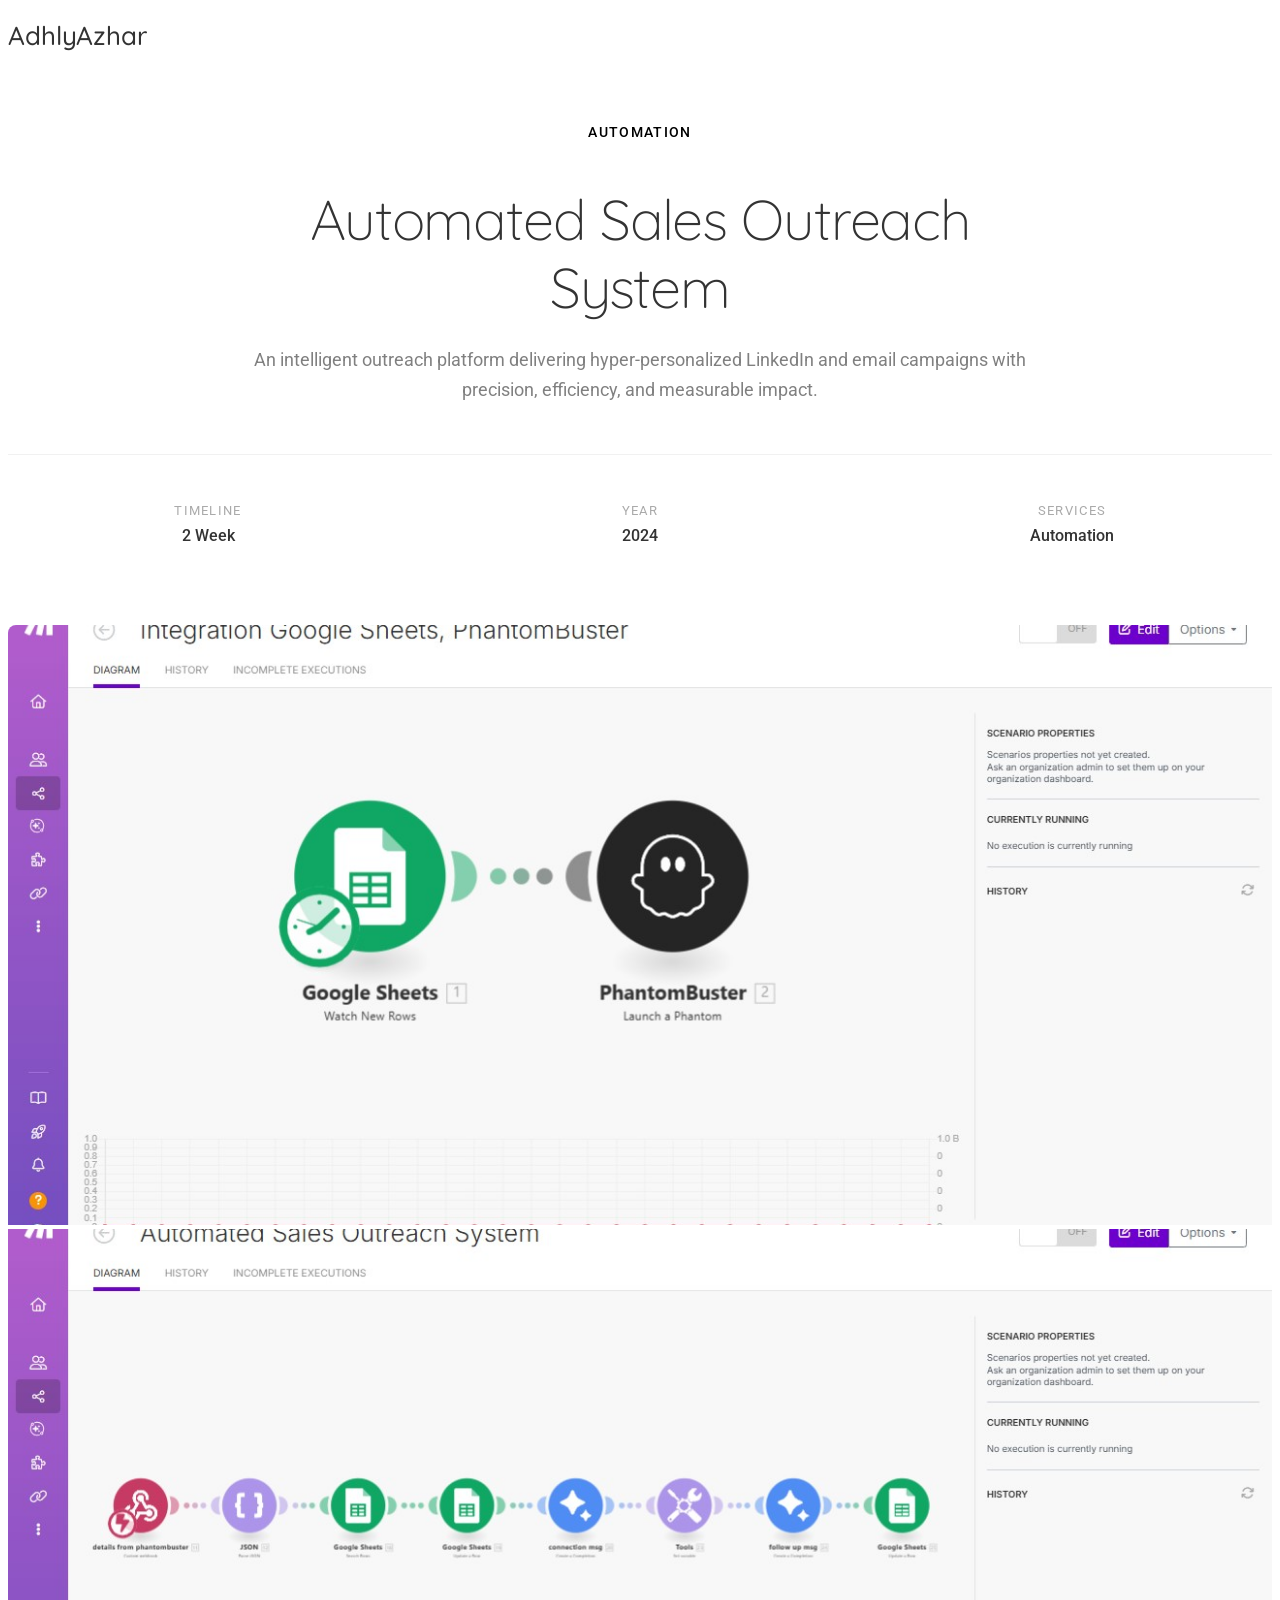
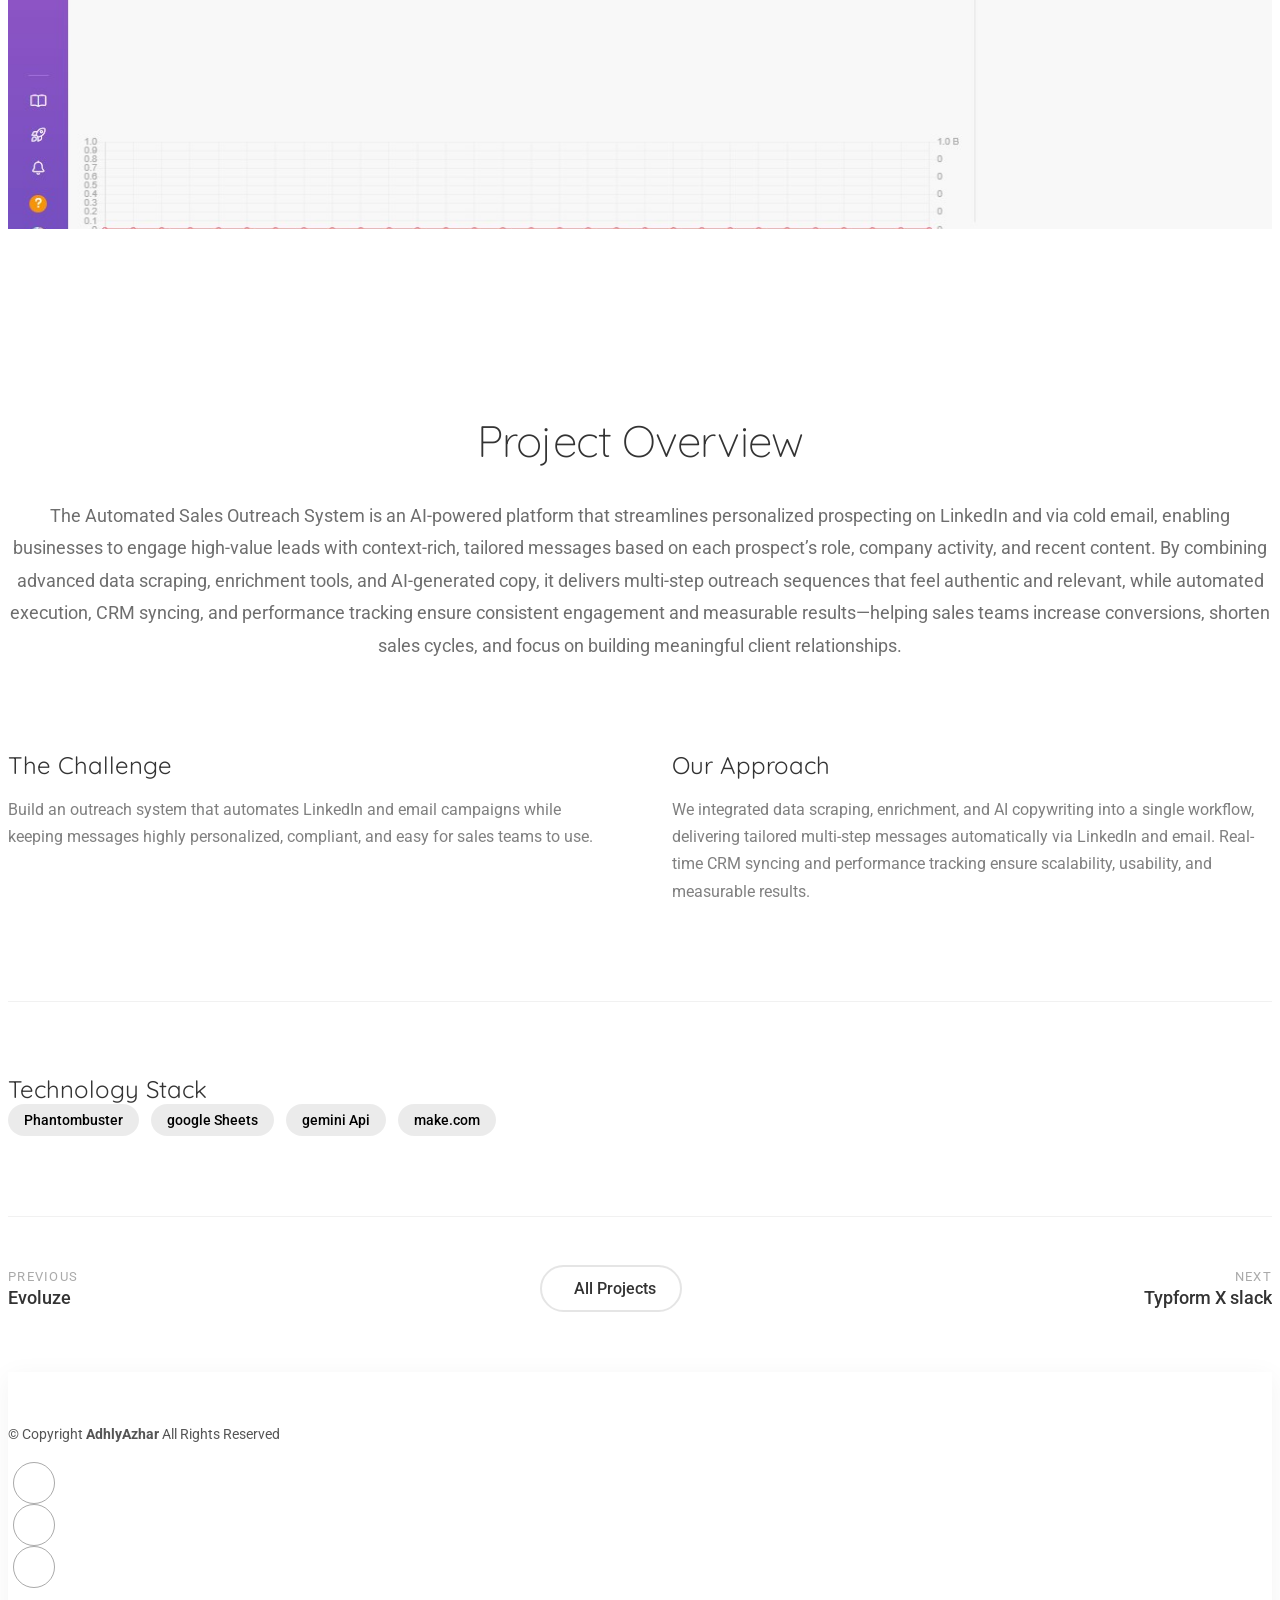
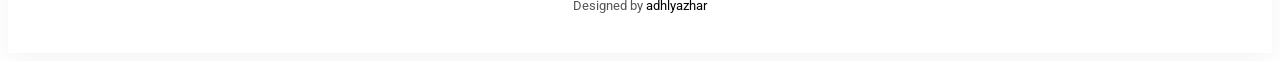
==== Automated-Sales-Outreach-System.html @ bb3eb9dc "Initial commit" ====
<!DOCTYPE html>
<html lang="en">

<head>
  <meta charset="utf-8">
  <meta content="width=device-width, initial-scale=1.0" name="viewport">
  <title>Automated Sales Outreach System</title>
  <meta name="description" content="">
  <meta name="keywords" content="">

  <link href="assets/img/code-slash.svg" rel="icon">
  <link href="assets/img/code-slash.svg" rel="apple-touch-icon">
  <!-- Fonts -->
  <link href="https://fonts.googleapis.com" rel="preconnect">
  <link href="https://fonts.gstatic.com" rel="preconnect" crossorigin>
  <link
    href="https://fonts.googleapis.com/css2?family=Roboto:ital,wght@0,100;0,300;0,400;0,500;0,700;0,900;1,100;1,300;1,400;1,500;1,700;1,900&family=Raleway:ital,wght@0,100;0,200;0,300;0,400;0,500;0,600;0,700;0,800;0,900;1,100;1,200;1,300;1,400;1,500;1,600;1,700;1,800;1,900&family=Quicksand:wght@300;400;500;600;700&display=swap"
    rel="stylesheet">

  <!-- Vendor CSS Files -->
  <link href="assets/vendor/bootstrap/css/bootstrap.min.css" rel="stylesheet">
  <link href="assets/vendor/bootstrap-icons/bootstrap-icons.css" rel="stylesheet">
  <link href="assets/vendor/aos/aos.css" rel="stylesheet">
  <link href="assets/vendor/glightbox/css/glightbox.min.css" rel="stylesheet">
  <link href="assets/vendor/swiper/swiper-bundle.min.css" rel="stylesheet">

  <!-- Main CSS File -->
  <link href="assets/css/main.css" rel="stylesheet">

</head>

<body class="portfolio-details-page">

  <header id="header" class="header d-flex align-items-center position-relative">
    <div class="container-fluid position-relative d-flex align-items-center justify-content-between">

      <a href="index.html" class="logo d-flex align-items-center">
        <h1 class="sitename">AdhlyAzhar</h1>
      </a>

      <nav id="navmenu" class="navmenu">
        <ul>
          <li><a href="index.html#hero">Home</a></li>
          <li><a href="index.html#about">About</a></li>
          <li><a href="index.html#resume">Resume</a></li>
          <li><a href="index.html#portfolio">Portfolio</a></li>
          <li><a href="index.html#services">Services</a></li>
          <li><a href="index.html#contact">Contact</a></li>
        </ul>
        <i class="mobile-nav-toggle d-xl-none bi bi-list"></i>
      </nav>

    </div>
  </header>

  <main class="main">

    <!-- Page Title -->
    <!-- <div class="page-title">
      <div class="breadcrumbs">
        <nav aria-label="breadcrumb">
          <ol class="breadcrumb">
            <li class="breadcrumb-item"><a href="#"><i class="bi bi-house"></i> Home</a></li>
            <li class="breadcrumb-item"><a href="#">Category</a></li>
            <li class="breadcrumb-item active current">evoluze</li>
          </ol>
        </nav>
      </div> -->

    <!-- <div class="title-wrapper">
        <h1>Portfolio Details</h1>
        <p>Lorem ipsum dolor sit amet, consectetur adipiscing elit. Ut elit tellus, luctus nec ullamcorper mattis,
          pulvinar dapibus leo.</p>
      </div> -->
    <!-- </div>End Page Title -->

    <!-- Portfolio Details Section -->
    <section id="portfolio-details" class="portfolio-details section">

      <div class="container" data-aos="fade-up" data-aos-delay="100">

        <div class="project-hero">
          <div class="hero-content" data-aos="fade-up">
            <div class="project-category">Automation</div>
            <h1 class="project-title">Automated Sales Outreach System</h1>
            <p class="project-subtitle">An intelligent outreach platform delivering hyper-personalized LinkedIn and
              email campaigns with precision, efficiency, and measurable impact.</p>
          </div>

          <div class="project-meta-grid" data-aos="fade-up" data-aos-delay="200">
            <!-- <div class="meta-column">
              <div class="meta-label">Client</div>
              <div class="meta-value">create for my portfolio</div>
            </div> -->
            <div class="meta-column">
              <div class="meta-label">Timeline</div>
              <div class="meta-value">2 Week</div>
            </div>
            <div class="meta-column">
              <div class="meta-label">Year</div>
              <div class="meta-value">2024</div>
            </div>
            <div class="meta-column">
              <div class="meta-label">Services</div>
              <div class="meta-value">Automation</div>
            </div>
          </div>
        </div>

        <div class="visual-showcase" data-aos="zoom-in" data-aos-delay="100">
          <div class="main-visual">
            <div class="portfolio-details-slider swiper init-swiper">
              <script type="application/json" class="swiper-config">
                {
                  "loop": true,
                  "speed": 600,
                  "autoplay": {
                    "delay": 4000
                  },
                  "effect": "creative",
                  "creativeEffect": {
                    "prev": {
                      "shadow": false,
                      "translate": ["-120%", 0, -500]
                    },
                    "next": {
                      "shadow": false,
                      "translate": ["120%", 0, -500]
                    }
                  },
                  "slidesPerView": 1,
                  "navigation": {
                    "nextEl": ".swiper-button-next",
                    "prevEl": ".swiper-button-prev"
                  }
                }
              </script>
              <div class="swiper-wrapper">
                <div class="swiper-slide">
                  <img src="assets/img/portfolio/sales/Screenshot 2025-06-04 071626.jpg" alt="Project showcase"
                    class="img-fluid" loading="lazy">
                </div>
                <div class="swiper-slide">
                  <img src="assets/img/portfolio/sales/Screenshot 2025-08-14 080917.jpg" alt="Project showcase"
                    class="img-fluid" loading="lazy">
                </div>
                <!-- <div class="swiper-slide">
                  <img src="assets/img/portfolio/evoluze/Screenshot 2025-04-03 122736.jpg" alt="Project showcase" class="img-fluid"
                    loading="lazy">
                </div>
                <div class="swiper-slide">
                  <img src="assets/img/portfolio/evoluze/Screenshot 2025-04-03 122818.jpg" alt="Project showcase" class="img-fluid"
                    loading="lazy">
                </div>                 -->
              </div>
              <div class="swiper-button-next"></div>
              <div class="swiper-button-prev"></div>
            </div>
          </div>
        </div>

        <div class="content-section">
          <div class="row">
            <div class="col-lg-8 offset-lg-2">
              <div class="project-overview" data-aos="fade-up">
                <h2>Project Overview</h2>
                <p class="overview-text">The Automated Sales Outreach System is an AI-powered platform that streamlines
                  personalized prospecting on LinkedIn and via cold email, enabling businesses to engage high-value
                  leads with context-rich, tailored messages based on each prospect’s role, company activity, and recent
                  content. By combining advanced data scraping, enrichment tools, and AI-generated copy, it delivers
                  multi-step outreach sequences that feel authentic and relevant, while automated execution, CRM
                  syncing, and performance tracking ensure consistent engagement and measurable results—helping sales
                  teams increase conversions, shorten sales cycles, and focus on building meaningful client
                  relationships.</p>

                <div class="challenge-solution">
                  <div class="challenge-block" data-aos="fade-up" data-aos-delay="100">
                    <h3>The Challenge</h3>
                    <p>Build an outreach system that automates LinkedIn and email campaigns while keeping messages
                      highly personalized, compliant, and easy for sales teams to use.</p>
                  </div>

                  <div class="solution-block" data-aos="fade-up" data-aos-delay="200">
                    <h3>Our Approach</h3>
                    <p>We integrated data scraping, enrichment, and AI copywriting into a single workflow, delivering
                      tailored multi-step messages automatically via LinkedIn and email. Real-time CRM syncing and
                      performance tracking ensure scalability, usability, and measurable results.</p>
                  </div>
                </div>
              </div>
            </div>
          </div>
        </div>

        <!-- <div class="metrics-showcase" data-aos="fade-up" data-aos-delay="100">
          <div class="row align-items-center">
            <div class="col-lg-6">
              <div class="metrics-content">
                <h3>Impact &amp; Results</h3>
                <p>Consectetur adipiscing elit pellentesque habitant morbi tristique senectus et netus et malesuada
                  fames ac turpis egestas sed tempus.</p>
              </div>
            </div>
            <div class="col-lg-6">
              <div class="metrics-grid">
                <div class="metric-item" data-aos="fade-up" data-aos-delay="200">
                  <div class="metric-number">250%</div>
                  <div class="metric-label">Increase in conversions</div>
                </div>
                <div class="metric-item" data-aos="fade-up" data-aos-delay="250">
                  <div class="metric-number">45k</div>
                  <div class="metric-label">Monthly active users</div>
                </div>
                <div class="metric-item" data-aos="fade-up" data-aos-delay="300">
                  <div class="metric-number">4.9</div>
                  <div class="metric-label">User satisfaction score</div>
                </div>
                <div class="metric-item" data-aos="fade-up" data-aos-delay="350">
                  <div class="metric-number">68%</div>
                  <div class="metric-label">Reduced bounce rate</div>
                </div>
              </div>
            </div>
          </div>
        </div> -->

        <div class="technology-stack" data-aos="fade-up" data-aos-delay="100">
          <div class="row">
            <div class="col-lg-3">
              <h3>Technology Stack</h3>
            </div>
            <div class="col-lg-9">
              <div class="tech-categories">
                <div class="tech-category" data-aos="fade-up" data-aos-delay="150">
                  <!-- <div class="category-title">Frontend</div> -->
                  <div class="tech-list">
                    <span class="tech-item">Phantombuster</span>
                    <span class="tech-item">google Sheets</span>
                    <span class="tech-item">gemini Api</span>
                    <span class="tech-item">make.com</span>

                  </div>
                </div>
                <!-- <div class="tech-category" data-aos="fade-up" data-aos-delay="200">
                  <div class="category-title">Backend</div>
                  <div class="tech-list">
                    <span class="tech-item">php</span>
                    <span class="tech-item">mysql</span>
                    <span class="tech-item">JavaScript</span>
                  </div>
                </div> -->
                <!-- <div class="tech-category" data-aos="fade-up" data-aos-delay="250">
                  <div class="category-title">Infrastructure</div>
                  <div class="tech-list">
                    <span class="tech-item">AWS</span>
                    <span class="tech-item">Docker</span>
                    <span class="tech-item">Kubernetes</span>
                  </div>
                </div> -->
              </div>
            </div>
          </div>
        </div>

        <!-- <div class="process-gallery" data-aos="fade-up" data-aos-delay="100">
          <h3>Design Process</h3>
          <div class="gallery-masonry">
            <div class="gallery-item large" data-aos="fade-up" data-aos-delay="150">
              <img src="assets/img/portfolio/portfolio-11.webp" alt="Design process" class="img-fluid glightbox"
                loading="lazy">
              <div class="gallery-caption">User Research &amp; Personas</div>
            </div>
            <div class="gallery-item" data-aos="fade-up" data-aos-delay="200">
              <img src="assets/img/portfolio/portfolio-12.webp" alt="Design process" class="img-fluid glightbox"
                loading="lazy">
              <div class="gallery-caption">Wireframes</div>
            </div>
            <div class="gallery-item" data-aos="fade-up" data-aos-delay="250">
              <img src="assets/img/portfolio/portfolio-3.webp" alt="Design process" class="img-fluid glightbox"
                loading="lazy">
              <div class="gallery-caption">Prototypes</div>
            </div>
            <div class="gallery-item" data-aos="fade-up" data-aos-delay="300">
              <img src="assets/img/portfolio/portfolio-4.webp" alt="Design process" class="img-fluid glightbox"
                loading="lazy">
              <div class="gallery-caption">Final Design</div>
            </div>
          </div>
        </div> -->

        <!-- <div class="key-features-section" data-aos="fade-up" data-aos-delay="100">
          <div class="row">
            <div class="col-lg-4">
              <div class="features-intro">
                <h3>Key Features</h3>
                <p>Kartly software is built to streamline operations, improve efficiency, and enhance user experience.</p>
              </div>
            </div>
            <div class="col-lg-8">
              <div class="features-list">
                <div class="feature-row" data-aos="fade-up" data-aos-delay="150">
                  <div class="feature-icon">
                    <i class="bi bi-search"></i>
                  </div>
                  <div class="feature-content">
                    <h4>Advanced Search Filters</h4>
                    <p>Quickly find products with smart search options and refined filters for precise results.</p>
                  </div>
                </div>
                <div class="feature-row" data-aos="fade-up" data-aos-delay="200">
                  <div class="feature-icon">
                    <i class="bi bi-heart"></i>
                  </div>
                  <div class="feature-content">
                    <h4>Customizable Dashboards</h4>
                    <p>Create dashboards tailored to specific needs and metrics
                    </p>
                  </div>
                </div>
                <div class="feature-row" data-aos="fade-up" data-aos-delay="250">
                  <div class="feature-icon">
                    <i class="bi bi-people"></i>
                  </div>
                  <div class="feature-content">
                    <h4>Security & Permissions</h4>
                    <p>Protect data with secure authentication and user access controls.
                    </p>
                  </div>
                </div>
              </div>
            </div>
          </div>
        </div> -->

        <div class="project-footer" data-aos="fade-up" data-aos-delay="200">
          <div class="footer-navigation">
            <a href="evoluze.html" class="nav-link prev-project">
              <span class="nav-direction">Previous</span>
              <span class="nav-title">Evoluze</span>
            </a>
            <a href="../portfolio/index.html#portfolio" class="nav-link all-projects">
              <i class="bi bi-grid-3x3-gap"></i>
              <span>All Projects</span>
            </a>
            <a href="Typform-slack.html" class="nav-link next-project">
              <span class="nav-direction">Next</span>
              <span class="nav-title">Typform X slack</span>
            </a>
          </div>
        </div>

      </div>

    </section><!-- /Portfolio Details Section -->

  </main>

  <footer id="footer" class="footer">

    <div class="container">
      <div class="copyright text-center ">
        <p>© <span>Copyright</span> <strong class="px-1 sitename">AdhlyAzhar</strong> <span>All Rights Reserved</span>
        </p>
      </div>
      <div class="social-links d-flex justify-content-center">
        <!-- <a href=""><i class="bi bi-twitter-x"></i></a> -->
        <a href="https://www.facebook.com/share/19dGxczndk/"><i class="bi bi-facebook"></i></a>
        <a href="https://www.instagram.com/adhly_18?igsh=MTJzc24yM2NpcnQ4MQ=="><i class="bi bi-instagram"></i></a>
        <a href="https://www.linkedin.com/in/adhly-azhar/"><i class="bi bi-linkedin"></i></a>
      </div>
      <div class="credits">
        Designed by <a href="index.html">adhlyazhar</a>
      </div>
    </div>

  </footer>

  <!-- Scroll Top -->
  <a href="#" id="scroll-top" class="scroll-top d-flex align-items-center justify-content-center"><i
      class="bi bi-arrow-up-short"></i></a>

  <!-- Preloader -->
  <div id="preloader">
    <div></div>
    <div></div>
    <div></div>
    <div></div>
  </div>

  <!-- Vendor JS Files -->
  <script src="assets/vendor/bootstrap/js/bootstrap.bundle.min.js"></script>
  <script src="assets/vendor/php-email-form/validate.js"></script>
  <script src="assets/vendor/aos/aos.js"></script>
  <script src="assets/vendor/typed.js/typed.umd.js"></script>
  <script src="assets/vendor/waypoints/noframework.waypoints.js"></script>
  <script src="assets/vendor/imagesloaded/imagesloaded.pkgd.min.js"></script>
  <script src="assets/vendor/isotope-layout/isotope.pkgd.min.js"></script>
  <script src="assets/vendor/glightbox/js/glightbox.min.js"></script>
  <script src="assets/vendor/swiper/swiper-bundle.min.js"></script>

  <!-- Main JS File -->
  <script src="assets/js/main.js"></script>

</body>

</html>
---- assets/css/main.css ----
/**
* Template Name: MinimalFolio
* Template URL: https://bootstrapmade.com/minimalfolio-bootstrap-portfolio-template/
* Updated: Aug 05 2025 with Bootstrap v5.3.7
* Author: BootstrapMade.com
* License: https://bootstrapmade.com/license/
*/

/*--------------------------------------------------------------
# Font & Color Variables
# Help: https://bootstrapmade.com/color-system/
--------------------------------------------------------------*/
/* Fonts */
:root {
  --default-font: "Roboto",  system-ui, -apple-system, "Segoe UI", Roboto, "Helvetica Neue", Arial, "Noto Sans", "Liberation Sans", sans-serif, "Apple Color Emoji", "Segoe UI Emoji", "Segoe UI Symbol", "Noto Color Emoji";
  --heading-font: "Quicksand",  sans-serif;
  --nav-font: "Raleway",  sans-serif;
}

/* Global Colors - The following color variables are used throughout the website. Updating them here will change the color scheme of the entire website */
:root { 
  --background-color: #ffffff; /* Background color for the entire website, including individual sections */
  --default-color: #555555; /* Default color used for the majority of the text content across the entire website */
  --heading-color: #333333; /* Color for headings, subheadings and title throughout the website */
  --accent-color: #000000; /* Accent color that represents your brand on the website. It's used for buttons, links, and other elements that need to stand out */
  --surface-color: #ffffff; /* The surface color is used as a background of boxed elements within sections, such as cards, icon boxes, or other elements that require a visual separation from the global background. */
  --contrast-color: #ffffff; /* Contrast color for text, ensuring readability against backgrounds of accent, heading, or default colors. */
}

/* Nav Menu Colors - The following color variables are used specifically for the navigation menu. They are separate from the global colors to allow for more customization options */
:root {
  --nav-color: #555555;  /* The default color of the main navmenu links */
  --nav-hover-color: #000000; /* Applied to main navmenu links when they are hovered over or active */
  --nav-mobile-background-color: #fafafa; /* Used as the background color for mobile navigation menu */
  --nav-dropdown-background-color: #ffffff; /* Used as the background color for dropdown items that appear when hovering over primary navigation items */
  --nav-dropdown-color: #8f8f8f; /* Used for navigation links of the dropdown items in the navigation menu. */
  --nav-dropdown-hover-color: #000000; /* Similar to --nav-hover-color, this color is applied to dropdown navigation links when they are hovered over. */
}

/* Color Presets - These classes override global colors when applied to any section or element, providing reuse of the sam color scheme. */

.light-background {
  --background-color: #fafafa;
  --surface-color: #ffffff;
}

.dark-background {
  --background-color: #060606;
  --default-color: #ffffff;
  --heading-color: #ffffff;
  --surface-color: #252525;
  --contrast-color: #ffffff;
}

/* Smooth scroll */
:root {
  scroll-behavior: smooth;
}

/*--------------------------------------------------------------
# General Styling & Shared Classes
--------------------------------------------------------------*/
body {
  color: var(--default-color);
  background-color: var(--background-color);
  font-family: var(--default-font);
}

a {
  color: var(--accent-color);
  text-decoration: none;
  transition: 0.3s;
}

a:hover {
  color: color-mix(in srgb, var(--accent-color), transparent 25%);
  text-decoration: none;
}

h1,
h2,
h3,
h4,
h5,
h6 {
  color: var(--heading-color);
  font-family: var(--heading-font);
}

/* PHP Email Form Messages
------------------------------*/
.php-email-form .error-message {
  display: none;
  background: #df1529;
  color: #ffffff;
  text-align: left;
  padding: 15px;
  margin-bottom: 24px;
  font-weight: 600;
}

.php-email-form .sent-message {
  display: none;
  color: #ffffff;
  background: #059652;
  text-align: center;
  padding: 15px;
  margin-bottom: 24px;
  font-weight: 600;
}

.php-email-form .loading {
  display: none;
  background: var(--surface-color);
  text-align: center;
  padding: 15px;
  margin-bottom: 24px;
}

.php-email-form .loading:before {
  content: "";
  display: inline-block;
  border-radius: 50%;
  width: 24px;
  height: 24px;
  margin: 0 10px -6px 0;
  border: 3px solid var(--accent-color);
  border-top-color: var(--surface-color);
  animation: php-email-form-loading 1s linear infinite;
}

@keyframes php-email-form-loading {
  0% {
    transform: rotate(0deg);
  }

  100% {
    transform: rotate(360deg);
  }
}

/*--------------------------------------------------------------
# Global Header
--------------------------------------------------------------*/
.header {
  --background-color: rgba(255, 255, 255, 0);
  color: var(--default-color);
  background-color: var(--background-color);
  padding: 15px 0;
  transition: all 0.5s;
  z-index: 997;
}

.header .logo {
  line-height: 1;
}

.header .logo img {
  max-height: 32px;
  margin-right: 8px;
}

.header .logo h1 {
  font-size: 26px;
  margin: 0;
  font-weight: 500;
  color: var(--heading-color);
}

/*--------------------------------------------------------------
# Navigation Menu
--------------------------------------------------------------*/
/* Navmenu */
.mobile-nav-toggle {
  background-color: var(--background-color);
  padding: 4px;
  color: var(--nav-color);
  position: fixed;
  top: 20px;
  right: 20px;
  font-size: 32px;
  line-height: 0;
  cursor: pointer;
  display: block !important;
  z-index: 998;
  transition: 0.3s;
}

.mobile-nav-toggle:hover {
  color: var(--nav-hover-color);
}

.navmenu {
  position: fixed;
  top: 0;
  bottom: 0;
  right: -300px;
  z-index: 997;
  transition: 0.3s;
  width: 300px;
  overflow: hidden;
}

.navmenu ul {
  display: block;
  list-style: none;
  padding: 10px 0;
  margin: 0;
  overflow-y: auto;
  transition: 0.3s;
  z-index: 998;
}

.navmenu a,
.navmenu a:focus {
  color: var(--nav-dropdown-color);
  padding: 10px 20px;
  font-family: var(--nav-font);
  font-size: 15px;
  font-weight: 400;
  display: flex;
  align-items: center;
  justify-content: space-between;
  white-space: nowrap;
  transition: 0.3s;
}

.navmenu a i,
.navmenu a:focus i {
  font-size: 12px;
  line-height: 0;
  margin-left: 5px;
  width: 30px;
  height: 30px;
  display: flex;
  align-items: center;
  justify-content: center;
  border-radius: 50%;
  transition: 0.3s;
  background-color: color-mix(in srgb, var(--accent-color), transparent 90%);
}

.navmenu a i:hover,
.navmenu a:focus i:hover {
  background-color: var(--accent-color);
  color: var(--contrast-color);
}

.navmenu a:hover,
.navmenu .active,
.navmenu .active:focus {
  color: var(--nav-dropdown-hover-color);
}

.navmenu .active i,
.navmenu .active:focus i {
  background-color: var(--accent-color);
  color: var(--contrast-color);
  transform: rotate(180deg);
}

.navmenu .dropdown ul {
  position: static;
  display: none;
  z-index: 99;
  padding: 10px 0;
  margin: 10px 20px;
  box-shadow: none;
  transition: all 0.5s ease-in-out;
}

.navmenu .dropdown>.dropdown-active {
  display: block;
  background-color: var(--nav-dropdown-background-color);
  border: 1px solid color-mix(in srgb, var(--nav-dropdown-color), transparent 90%);
}

.mobile-nav-active {
  overflow: hidden;
}

.mobile-nav-active .mobile-nav-toggle {
  right: 310px;
  font-size: 36px;
}

.mobile-nav-active .navmenu {
  position: fixed;
  overflow: hidden;
  top: 0;
  bottom: 0;
  right: 0;
  background-color: var(--nav-mobile-background-color);
  transition: 0.3s;
}

/*--------------------------------------------------------------
# Global Footer
--------------------------------------------------------------*/
.footer {
  color: var(--default-color);
  background-color: var(--background-color);
  font-size: 14px;
  padding: 40px 0;
  position: relative;
  box-shadow: 0 5px 25px rgba(0, 0, 0, 0.05);
}

.footer .copyright p {
  margin-bottom: 0;
}

.footer .social-links {
  margin-top: 20px;
}

.footer .social-links a {
  display: flex;
  align-items: center;
  justify-content: center;
  width: 40px;
  height: 40px;
  border-radius: 50%;
  border: 1px solid color-mix(in srgb, var(--default-color), transparent 50%);
  font-size: 16px;
  color: color-mix(in srgb, var(--default-color), transparent 50%);
  margin: 0 5px;
  transition: 0.3s;
}

.footer .social-links a:hover {
  color: var(--accent-color);
  border-color: var(--accent-color);
}

.footer .credits {
  margin-top: 10px;
  font-size: 13px;
  text-align: center;
}

/*--------------------------------------------------------------
# Preloader
--------------------------------------------------------------*/
#preloader {
  position: fixed;
  inset: 0;
  z-index: 9999;
  overflow: hidden;
  background-color: var(--background-color);
  transition: all 0.6s ease-out;
  width: 100%;
  height: 100vh;
  display: flex;
  align-items: center;
  justify-content: center;
}

#preloader div {
  width: 13px;
  height: 13px;
  background-color: var(--accent-color);
  border-radius: 50%;
  animation-timing-function: cubic-bezier(0, 1, 1, 0);
  position: absolute;
  left: 50%;
}

#preloader div:nth-child(1) {
  left: calc(50% + 8px);
  animation: animate-preloader-1 0.6s infinite;
}

#preloader div:nth-child(2) {
  left: calc(50% + 8px);
  animation: animate-preloader-2 0.6s infinite;
}

#preloader div:nth-child(3) {
  left: calc(50% + 32px);
  animation: animate-preloader-2 0.6s infinite;
}

#preloader div:nth-child(4) {
  left: calc(50% + 56px);
  animation: animate-preloader-3 0.6s infinite;
}

@keyframes animate-preloader-1 {
  0% {
    transform: scale(0);
  }

  100% {
    transform: scale(1);
  }
}

@keyframes animate-preloader-3 {
  0% {
    transform: scale(1);
  }

  100% {
    transform: scale(0);
  }
}

@keyframes animate-preloader-2 {
  0% {
    transform: translate(0, 0);
  }

  100% {
    transform: translate(24px, 0);
  }
}

/*--------------------------------------------------------------
# Scroll Top Button
--------------------------------------------------------------*/
.scroll-top {
  position: fixed;
  visibility: hidden;
  opacity: 0;
  right: 15px;
  bottom: 15px;
  z-index: 99999;
  background-color: var(--accent-color);
  width: 40px;
  height: 40px;
  border-radius: 4px;
  transition: all 0.4s;
}

.scroll-top i {
  font-size: 24px;
  color: var(--contrast-color);
  line-height: 0;
}

.scroll-top:hover {
  background-color: color-mix(in srgb, var(--accent-color), transparent 20%);
  color: var(--contrast-color);
}

.scroll-top.active {
  visibility: visible;
  opacity: 1;
}

/*--------------------------------------------------------------
# Disable aos animation delay on mobile devices
--------------------------------------------------------------*/
@media screen and (max-width: 768px) {
  [data-aos-delay] {
    transition-delay: 0 !important;
  }
}

/*--------------------------------------------------------------
# Global Page Titles & Breadcrumbs
--------------------------------------------------------------*/
.page-title {
  text-align: center;
  padding: 20px 0;
}

.page-title .breadcrumbs {
  margin-bottom: 1.5rem;
}

.page-title .breadcrumbs .breadcrumb {
  justify-content: center;
  margin: 0;
  padding: 0;
  background: none;
}

.page-title .breadcrumbs .breadcrumb .breadcrumb-item {
  font-size: 0.9rem;
  color: color-mix(in srgb, var(--default-color), transparent 30%);
}

.page-title .breadcrumbs .breadcrumb .breadcrumb-item.active {
  color: var(--accent-color);
}

.page-title .breadcrumbs .breadcrumb .breadcrumb-item a {
  color: inherit;
  text-decoration: none;
  transition: color 0.3s ease;
  font-weight: 300;
}

.page-title .breadcrumbs .breadcrumb .breadcrumb-item a:hover {
  color: var(--accent-color);
}

.page-title .breadcrumbs .breadcrumb .breadcrumb-item a i {
  font-size: 0.9rem;
  margin-right: 0.2rem;
}

.page-title .breadcrumbs .breadcrumb .breadcrumb-item+.breadcrumb-item::before {
  color: color-mix(in srgb, var(--default-color), transparent 50%);
}

.page-title .title-wrapper {
  max-width: 800px;
  margin: 0 auto;
  padding: 1rem 0;
}

.page-title .title-wrapper h1 {
  font-size: 2.5rem;
  margin-bottom: 1rem;
  font-weight: 400;
  color: var(--heading-color);
}

.page-title .title-wrapper p {
  font-size: 1.1rem;
  color: color-mix(in srgb, var(--default-color), transparent 20%);
  margin: 0;
  line-height: 1.6;
}

@media (max-width: 768px) {
  .page-title .title-wrapper h1 {
    font-size: 2rem;
  }

  .page-title .title-wrapper p {
    font-size: 1rem;
  }
}

@media (max-width: 576px) {
  .page-title .title-wrapper h1 {
    font-size: 1.75rem;
  }
}

/*--------------------------------------------------------------
# Global Sections
--------------------------------------------------------------*/
section,
.section {
  color: var(--default-color);
  background-color: var(--background-color);
  padding: 60px 0;
  overflow: clip;
}

/*--------------------------------------------------------------
# Global Section Titles
--------------------------------------------------------------*/
.section-title {
  text-align: center;
  padding-bottom: 60px;
  position: relative;
}

.section-title h2 {
  font-size: 32px;
  font-weight: 400;
  margin-bottom: 15px;
}

.section-title p {
  margin-bottom: 0;
  font-size: 14px;
  font-weight: 300;
}

/*--------------------------------------------------------------
# Hero Section
--------------------------------------------------------------*/
.hero {
  padding-top: 60px;
  min-height: 100vh;
  display: flex;
  align-items: center;
  padding-bottom: 120px;
  /* Typographic system for hero */
  /* CTAs */
  /* Meta row */
  /* Portrait block */
  /* Gentle section visual calm */
  /* Spacing rhythm */
  /* Subtle parallax simulation for large screens */
  /* Responsive refinements */
}

.hero .intro .eyebrow .dot {
  width: 8px;
  height: 8px;
  border-radius: 50%;
  background: var(--accent-color);
  flex: 0 0 auto;
}

.hero .intro .eyebrow .text {
  font-family: var(--nav-font);
  font-size: 14px;
  letter-spacing: 0.12em;
  text-transform: uppercase;
  color: color-mix(in srgb, var(--default-color), transparent 30%);
}

.hero .intro .display-heading {
  font-family: var(--heading-font);
  font-weight: 300;
  font-size: clamp(36px, 5vw, 56px);
  line-height: 1.15;
  letter-spacing: -0.02em;
  margin-bottom: 10px;
}

.hero .intro .lead {
  font-size: 18px;
  line-height: 1.8;
  color: color-mix(in srgb, var(--default-color), transparent 10%);
  max-width: 58ch;
}

.hero .btn-ghost {
  --_border: color-mix(in srgb, var(--default-color), transparent 80%);
  --_hover: color-mix(in srgb, var(--accent-color), transparent 85%);
  border: 1px solid var(--_border);
  color: var(--default-color);
  background-color: var(--surface-color);
  padding: 10px 18px;
  border-radius: 8px;
  transition: all 0.3s ease-in-out;
}

.hero .btn-ghost:hover,
.hero .btn-ghost:focus {
  border-color: var(--accent-color);
  color: var(--accent-color);
  box-shadow: 0 6px 20px color-mix(in srgb, var(--accent-color), transparent 90%);
  outline: none;
}

.hero .btn-ghost:active {
  transform: translateY(1px);
}

.hero .link-underline {
  position: relative;
  color: var(--accent-color);
  font-weight: 400;
  padding-bottom: 2px;
  transition: color 0.3s ease-in-out;
}

.hero .link-underline:after {
  content: "";
  position: absolute;
  left: 0;
  bottom: -2px;
  width: 100%;
  height: 1px;
  background: color-mix(in srgb, var(--accent-color), transparent 40%);
  transform: scaleX(0.6);
  transform-origin: left;
  transition: transform 0.3s ease-in-out, background 0.3s ease-in-out;
}

.hero .link-underline:hover,
.hero .link-underline:focus {
  color: color-mix(in srgb, var(--accent-color), transparent 10%);
  outline: none;
  border-radius: 4px;
}

.hero .link-underline:hover:after,
.hero .link-underline:focus:after {
  transform: scaleX(1);
  background: var(--accent-color);
}

.hero .meta .meta-item {
  color: color-mix(in srgb, var(--default-color), transparent 20%);
}

.hero .meta .meta-item i {
  color: var(--accent-color);
}

.hero .portrait-wrap .portrait-img {
  width: 100%;
  height: auto;
  border-radius: 10px;
  display: block;
  box-shadow: 0 20px 60px color-mix(in srgb, var(--default-color), transparent 90%);
  transform: translateZ(0);
  transition: transform 0.4s ease-in-out, box-shadow 0.4s ease-in-out;
}

.hero .portrait-wrap:hover .portrait-img {
  transform: scale(1.015);
  box-shadow: 0 28px 80px color-mix(in srgb, var(--accent-color), transparent 90%);
}

.hero .portrait-wrap .badge.note {
  position: absolute;
  right: 12px;
  bottom: 12px;
  display: inline-flex;
  align-items: center;
  gap: 8px;
  padding: 8px 12px;
  border-radius: 999px;
  background: color-mix(in srgb, var(--accent-color), var(--surface-color) 85%);
  color: var(--default-color);
  font-size: 13px;
  backdrop-filter: blur(6px);
  box-shadow: 0 10px 30px color-mix(in srgb, var(--accent-color), transparent 88%);
}

.hero .portrait-wrap .badge.note i {
  color: var(--accent-color);
}

section .hero {
  background: var(--background-color);
}

.hero .cta-group {
  gap: 16px;
}

@media (min-width: 992px) {
  .hero .portrait-wrap {
    will-change: transform;
  }
}

@media (max-width: 992px) {
  .hero .intro .lead {
    font-size: 17px;
  }

  .hero .portrait-wrap .badge.note {
    transform: scale(0.95);
  }
}

@media (max-width: 576px) {
  .hero .intro .display-heading {
    font-size: 34px;
  }

  .hero .cta-group {
    flex-direction: column;
    align-items: flex-start;
  }
}

/*--------------------------------------------------------------
# About Section
--------------------------------------------------------------*/
.about {
  /* Layout rhythm */
  --maxw: 1200px;
  --space-1: 16px;
  --space-2: 24px;
  --space-3: 40px;
  --space-4: 64px;
  --radius-s: 6px;
  --shadow-soft: 0 10px 30px color-mix(in srgb, var(--default-color), transparent 92%);
}

.about .container {
  max-width: var(--maxw);
}

.about .intro-wrap {
  margin-bottom: var(--space-4);
}

.about .intro-content .eyebrow {
  display: inline-block;
  letter-spacing: 0.12em;
  text-transform: uppercase;
  font-size: 12px;
  color: color-mix(in srgb, var(--default-color), transparent 40%);
  margin-bottom: var(--space-1);
}

.about .intro-content .headline {
  font-family: var(--heading-font);
  font-weight: 300;
  line-height: 1.2;
  font-size: clamp(28px, 4vw, 44px);
  margin: 0 0 var(--space-2) 0;
}

.about .intro-content .lead {
  font-size: 18px;
  line-height: 1.8;
  color: color-mix(in srgb, var(--default-color), transparent 10%);
  margin-bottom: var(--space-2);
}

.about .intro-content p {
  line-height: 1.8;
  margin-bottom: var(--space-2);
  color: color-mix(in srgb, var(--default-color), transparent 5%);
}

.about .intro-content .cta-group {
  display: flex;
  gap: var(--space-2);
  align-items: center;
  margin-top: var(--space-2);
}

.about .intro-content .cta-group .btn-ghost {
  display: inline-flex;
  align-items: center;
  gap: 8px;
  padding: 12px 18px;
  border-radius: var(--radius-s);
  color: var(--accent-color);
  background: color-mix(in srgb, var(--accent-color), transparent 92%);
  border: 1px solid color-mix(in srgb, var(--accent-color), transparent 70%);
  transition: 0.3s ease-in-out;
}

.about .intro-content .cta-group .btn-ghost:hover,
.about .intro-content .cta-group .btn-ghost:focus {
  color: var(--contrast-color);
  background: var(--accent-color);
  border-color: var(--accent-color);
  outline: none;
  box-shadow: 0 0 0 3px color-mix(in srgb, var(--accent-color), transparent 70%);
}

.about .intro-content .cta-group .link-underline {
  display: inline-flex;
  align-items: center;
  gap: 8px;
  position: relative;
  color: var(--accent-color);
  padding-bottom: 4px;
  transition: 0.3s ease-in-out;
}

.about .intro-content .cta-group .link-underline::after {
  content: "";
  position: absolute;
  left: 0;
  right: 0;
  bottom: 0;
  height: 1px;
  background: color-mix(in srgb, var(--accent-color), transparent 40%);
  transform: scaleX(0.4);
  transform-origin: left;
  transition: 0.3s ease-in-out;
}

.about .intro-content .cta-group .link-underline:hover,
.about .intro-content .cta-group .link-underline:focus {
  color: color-mix(in srgb, var(--accent-color), transparent 10%);
  outline: none;
}

.about .intro-content .cta-group .link-underline:hover::after,
.about .intro-content .cta-group .link-underline:focus::after {
  transform: scaleX(1);
}

.about .profile-figure {
  margin: 0;
}

.about .profile-figure .profile-photo {
  width: 88%;
  max-width: 440px;
  border-radius: 18px;
  box-shadow: var(--shadow-soft);
  transform: translateY(0);
  transition: transform 0.3s ease-in-out;
}

.about .profile-figure .profile-caption {
  margin-top: var(--space-2);
  display: flex;
  align-items: center;
  gap: var(--space-2);
}

.about .profile-figure .profile-caption .signature {
  max-width: 160px;
  filter: grayscale(100%);
  opacity: 0.85;
}

.about .profile-figure .profile-caption .meta {
  font-size: 14px;
  color: color-mix(in srgb, var(--default-color), transparent 20%);
}

.about .profile-figure .profile-caption .meta .funfact {
  font-size: 13px;
  margin-top: 4px;
  color: color-mix(in srgb, var(--default-color), transparent 35%);
}

.about .profile-figure:hover .profile-photo {
  transform: translateY(-4px);
}

.about .skills-wrap {
  margin-top: var(--space-4);
  margin-bottom: var(--space-4);
}

.about .skills-wrap .skill-item {
  padding: var(--space-2);
  border-radius: var(--radius-s);
  transition: 0.3s ease-in-out;
  background: color-mix(in srgb, var(--surface-color), var(--accent-color) 2%);
  border: 1px solid color-mix(in srgb, var(--default-color), transparent 88%);
  height: 100%;
}

.about .skills-wrap .skill-item i {
  font-size: 24px;
  color: var(--accent-color);
  margin-bottom: var(--space-1);
  display: inline-block;
}

.about .skills-wrap .skill-item h3 {
  font-size: 16px;
  margin-bottom: 6px;
  font-weight: 500;
}

.about .skills-wrap .skill-item p {
  margin: 0;
  font-size: 14px;
  color: color-mix(in srgb, var(--default-color), transparent 25%);
}

.about .skills-wrap .skill-item:hover {
  transform: translateY(-3px);
  border-color: color-mix(in srgb, var(--accent-color), transparent 60%);
  box-shadow: var(--shadow-soft);
}

.about .journey-wrap {
  margin-bottom: var(--space-4);
}

.about .journey-wrap .timeline-item {
  position: relative;
  padding-left: 26px;
}

.about .journey-wrap .timeline-item time {
  display: inline-block;
  font-size: 12px;
  letter-spacing: 0.08em;
  text-transform: uppercase;
  color: color-mix(in srgb, var(--default-color), transparent 45%);
  margin-bottom: 6px;
}

.about .journey-wrap .timeline-item h4 {
  font-size: 18px;
  font-weight: 400;
  margin: 0 0 6px;
}

.about .journey-wrap .timeline-item p {
  font-size: 14px;
  color: color-mix(in srgb, var(--default-color), transparent 25%);
  margin: 0;
}

.about .journey-wrap .timeline-item .dot {
  position: absolute;
  left: 0;
  top: 4px;
  width: 10px;
  height: 10px;
  border-radius: 50%;
  background: var(--accent-color);
  box-shadow: 0 0 0 6px color-mix(in srgb, var(--accent-color), transparent 80%);
}

.about .personal-quote {
  margin: var(--space-3) 0 var(--space-4);
  padding: var(--space-2) 0;
  text-align: center;
}

.about .personal-quote p {
  font-family: var(--heading-font);
  font-weight: 300;
  font-size: clamp(20px, 3vw, 28px);
  line-height: 1.5;
  color: color-mix(in srgb, var(--default-color), transparent 5%);
  margin: 0 auto;
  max-width: 800px;
}

.about .facts-wrap .fact-pill {
  display: flex;
  align-items: center;
  justify-content: center;
  gap: 10px;
  padding: 10px 14px;
  border-radius: 999px;
  border: 1px solid color-mix(in srgb, var(--default-color), transparent 85%);
  background: var(--surface-color);
  color: color-mix(in srgb, var(--default-color), transparent 10%);
  transition: 0.3s ease-in-out;
}

.about .facts-wrap .fact-pill i {
  color: var(--accent-color);
}

.about .facts-wrap .fact-pill span {
  font-size: 14px;
}

.about .facts-wrap .fact-pill:hover {
  transform: translateY(-2px);
  border-color: color-mix(in srgb, var(--accent-color), transparent 60%);
  box-shadow: var(--shadow-soft);
}

.about .facts-wrap .fact-pill:focus-within {
  box-shadow: 0 0 0 3px color-mix(in srgb, var(--accent-color), transparent 70%);
}

@media (max-width: 992px) {
  .about .profile-figure {
    text-align: center !important;
  }

  .about .profile-figure .profile-photo {
    width: 72%;
  }

  .about .intro-content .cta-group {
    flex-wrap: wrap;
  }
}

@media (max-width: 576px) {
  .about .profile-figure .profile-photo {
    width: 100%;
  }

  .about .skills-wrap {
    margin-top: var(--space-3);
  }
}

/*--------------------------------------------------------------
# Skills Section
--------------------------------------------------------------*/
.skills {
  padding-top: 60px;
  padding-bottom: 60px;
  /* Design tokens for this section */
  --radius: 8px;
  --muted: color-mix(in srgb, var(--default-color), transparent 65%);
  --soft-border: color-mix(in srgb, var(--default-color), transparent 85%);
  --soft-shadow: 0 8px 24px color-mix(in srgb, var(--default-color), transparent 94%);
  --accent-soft: color-mix(in srgb, var(--accent-color), var(--background-color) 85%);
  /* Focus styles for accessibility */
  /* Subtle divider behavior via spacing rhythm */
  /* Swiper compatibility snippet (kept global for any future slider inside) */
  /* Responsive tweaks */
}

.skills .skill-block {
  padding: 22px 6px 6px 6px;
  border-radius: var(--radius);
  transition: transform 0.3s ease-in-out, box-shadow 0.3s ease-in-out;
  position: relative;
}

.skills .skill-block:hover {
  transform: translateY(-2px);
}

.skills .skill-block header .skill-title {
  font-size: 18px;
  font-weight: 400;
  margin: 0;
}

.skills .skill-block header .skill-badge {
  font-size: 12px;
  padding: 4px 10px;
  border-radius: 999px;
  color: var(--accent-color);
  background: color-mix(in srgb, var(--accent-color), transparent 92%);
  border: 1px solid color-mix(in srgb, var(--accent-color), transparent 80%);
}

.skills .skill-block .skill-desc {
  color: var(--muted);
  font-size: 15px;
  line-height: 1.8;
  margin-bottom: 14px;
}

.skills .skill-block .progress.slim {
  height: 6px;
  background-color: color-mix(in srgb, var(--default-color), transparent 90%);
  border-radius: 999px;
  overflow: hidden;
}

.skills .skill-block .progress.slim .progress-bar {
  width: 0%;
  background: linear-gradient(90deg, var(--accent-color), color-mix(in srgb, var(--accent-color), transparent 20%));
  transition: width 0.6s ease-in-out;
}

.skills .soft-card {
  background: var(--surface-color);
  border: 1px solid var(--soft-border);
  box-shadow: var(--soft-shadow);
}

.skills .soft-card .mini-head {
  font-weight: 400;
  letter-spacing: 0.3px;
  font-size: 16px;
  color: var(--heading-color);
  margin-bottom: 10px;
}

.skills .soft-card .tool-list li {
  padding: 8px 0;
  border-bottom: 1px dashed color-mix(in srgb, var(--default-color), transparent 88%);
}

.skills .soft-card .tool-list li:last-child {
  border-bottom: 0;
}

.skills .soft-card .tool-list li i {
  color: var(--accent-color);
  font-size: 18px;
  line-height: 1;
}

.skills .soft-card .tool-list li span {
  color: var(--default-color);
}

.skills .note {
  color: var(--muted);
  font-size: 16px;
  line-height: 1.8;
}

.skills a:focus-visible,
.skills button:focus-visible,
.skills .skill-block:focus-visible,
.skills .soft-card:focus-visible {
  outline: 2px solid var(--accent-color);
  outline-offset: 3px;
  border-radius: calc(var(--radius) - 2px);
}

.skills .alt-grid {
  margin-top: 60px;
}

.skills .swiper-wrapper {
  height: auto !important;
}

@media (max-width: 992px) {
  .skills .intro-wrap .headline {
    font-size: clamp(26px, 4.2vw, 36px);
  }
}

@media (max-width: 768px) {
  .skills .soft-card {
    padding: 24px !important;
  }

  .skills .skill-block {
    padding-top: 18px;
  }
}

/*--------------------------------------------------------------
# Resume Section
--------------------------------------------------------------*/
.resume .resume-navigation {
  gap: 4rem;
  margin-bottom: 5rem;
  padding: 2rem 0;
  border-bottom: 1px solid color-mix(in srgb, var(--default-color), transparent 90%);
  border: none;
}

@media (max-width: 992px) {
  .resume .resume-navigation {
    padding: 0;
  }
}

.resume .resume-navigation .nav-item .nav-link {
  background: none;
  border: none;
  display: flex;
  align-items: center;
  gap: 1rem;
  cursor: pointer;
  padding: 1rem 1.5rem;
  border-radius: 0;
  transition: all 0.3s ease;
  position: relative;
  color: var(--default-color);
}

.resume .resume-navigation .nav-item .nav-link .nav-number {
  font-size: 0.875rem;
  font-weight: 300;
  color: color-mix(in srgb, var(--default-color), transparent 50%);
  transition: color 0.3s ease;
}

.resume .resume-navigation .nav-item .nav-link .nav-label {
  font-size: 1rem;
  font-weight: 400;
  color: var(--default-color);
  transition: color 0.3s ease;
}

.resume .resume-navigation .nav-item .nav-link::after {
  content: "";
  position: absolute;
  bottom: -2rem;
  left: 50%;
  transform: translateX(-50%) scaleX(0);
  width: 100%;
  height: 2px;
  background: var(--accent-color);
  transition: transform 0.3s ease;
}

.resume .resume-navigation .nav-item .nav-link:hover,
.resume .resume-navigation .nav-item .nav-link.active {
  background: none;
  border: none;
  box-shadow: none;
}

.resume .resume-navigation .nav-item .nav-link:hover .nav-number,
.resume .resume-navigation .nav-item .nav-link.active .nav-number {
  color: var(--accent-color);
}

.resume .resume-navigation .nav-item .nav-link:hover .nav-label,
.resume .resume-navigation .nav-item .nav-link.active .nav-label {
  color: var(--accent-color);
}

.resume .resume-navigation .nav-item .nav-link:hover::after,
.resume .resume-navigation .nav-item .nav-link.active::after {
  transform: translateX(-50%) scaleX(1);
}

.resume .resume-navigation .nav-item .nav-link:focus {
  outline: none;
  box-shadow: none;
}

@media (max-width: 992px) {
  .resume .resume-navigation .nav-item .nav-link::after {
    display: none;
  }
}

.resume .resume-content .tab-pane {
  min-height: 400px;
}

.resume .resume-content .section-intro {
  text-align: center;
  max-width: 600px;
  margin: 0 auto 4rem;
}

.resume .resume-content .section-intro h2 {
  font-size: 2.25rem;
  font-weight: 300;
  margin-bottom: 1.5rem;
  letter-spacing: -0.02em;
}

.resume .resume-content .section-intro p {
  font-size: 1.125rem;
  line-height: 1.7;
  color: color-mix(in srgb, var(--default-color), transparent 30%);
  font-weight: 300;
}

.resume .experience-grid {
  max-width: 800px;
  margin: 0 auto;
}

.resume .experience-grid .experience-item {
  padding: 2.5rem 0;
  border-bottom: 1px solid color-mix(in srgb, var(--default-color), transparent 92%);
}

.resume .experience-grid .experience-item:last-child {
  border-bottom: none;
}

.resume .experience-grid .experience-item .item-header {
  display: flex;
  justify-content: space-between;
  align-items: flex-start;
  margin-bottom: 1.5rem;
}

.resume .experience-grid .experience-item .item-header .position-info h3 {
  font-size: 1.375rem;
  font-weight: 400;
  margin-bottom: 0.5rem;
  line-height: 1.3;
}

.resume .experience-grid .experience-item .item-header .position-info .company {
  font-size: 1rem;
  color: var(--accent-color);
  font-weight: 400;
}

.resume .experience-grid .experience-item .item-header .period {
  font-size: 0.9rem;
  color: color-mix(in srgb, var(--default-color), transparent 40%);
  font-weight: 300;
  white-space: nowrap;
  margin-left: 2rem;
}

.resume .experience-grid .experience-item .item-content p {
  font-size: 1rem;
  line-height: 1.7;
  color: color-mix(in srgb, var(--default-color), transparent 25%);
  margin: 0;
  font-weight: 300;
}

.resume .education-list {
  max-width: 700px;
  margin: 0 auto;
}

.resume .education-list .education-entry {
  display: flex;
  gap: 3rem;
  padding: 2rem 0;
  border-bottom: 1px solid color-mix(in srgb, var(--default-color), transparent 92%);
}

.resume .education-list .education-entry:last-child {
  border-bottom: none;
}

.resume .education-list .education-entry .degree-year {
  flex-shrink: 0;
  font-size: 1.125rem;
  font-weight: 400;
  color: var(--accent-color);
  width: 80px;
}

.resume .education-list .education-entry .degree-details {
  flex: 1;
}

.resume .education-list .education-entry .degree-details h3 {
  font-size: 1.25rem;
  font-weight: 400;
  margin-bottom: 0.5rem;
  line-height: 1.3;
}

.resume .education-list .education-entry .degree-details .institution {
  font-size: 1rem;
  color: color-mix(in srgb, var(--default-color), transparent 30%);
  margin-bottom: 1rem;
  font-weight: 300;
}

.resume .education-list .education-entry .degree-details p {
  font-size: 0.95rem;
  line-height: 1.6;
  color: color-mix(in srgb, var(--default-color), transparent 35%);
  margin: 0;
  font-weight: 300;
}

.resume .skills-categories {
  max-width: 800px;
  margin: 0 auto;
}

.resume .skills-categories .skill-category {
  margin-bottom: 3rem;
}

.resume .skills-categories .skill-category:last-child {
  margin-bottom: 0;
}

.resume .skills-categories .skill-category h3 {
  font-size: 1.25rem;
  font-weight: 400;
  margin-bottom: 1.5rem;
  text-align: center;
}

.resume .skills-categories .skill-category .skill-tags {
  display: flex;
  flex-wrap: wrap;
  gap: 1rem;
  justify-content: center;
}

.resume .skills-categories .skill-category .skill-tags .skill-tag {
  background: var(--surface-color);
  border: 1px solid color-mix(in srgb, var(--default-color), transparent 85%);
  padding: 0.75rem 1.5rem;
  font-size: 0.9rem;
  font-weight: 300;
  color: var(--default-color);
  border-radius: 0;
  transition: all 0.3s ease;
}

.resume .skills-categories .skill-category .skill-tags .skill-tag:hover {
  border-color: var(--accent-color);
  color: var(--accent-color);
}

@media (max-width: 992px) {
  .resume .resume-navigation {
    gap: 2rem;
    margin-bottom: 3rem;
  }

  .resume .resume-navigation .nav-item .nav-link {
    padding: 0.75rem 1rem;
  }

  .resume .resume-navigation .nav-item .nav-link .nav-label {
    font-size: 0.9rem;
  }

  .resume .section-intro {
    margin-bottom: 3rem;
  }

  .resume .section-intro h2 {
    font-size: 1.875rem;
  }

  .resume .section-intro p {
    font-size: 1rem;
  }

  .resume .experience-grid .experience-item .item-header {
    flex-direction: column;
    gap: 1rem;
  }

  .resume .experience-grid .experience-item .item-header .period {
    margin-left: 0;
  }

  .resume .education-list .education-entry {
    gap: 2rem;
  }

  .resume .education-list .education-entry .degree-year {
    width: 60px;
  }
}

@media (max-width: 768px) {
  .resume .resume-navigation {
    flex-direction: column;
    gap: 1rem;
    align-items: center;
  }

  .resume .resume-navigation .nav-item {
    width: 100%;
  }

  .resume .resume-navigation .nav-item .nav-link {
    justify-content: center;
    width: 100%;
  }

  .resume .education-list .education-entry {
    flex-direction: column;
    gap: 0.5rem;
  }

  .resume .skills-categories .skill-category .skill-tags {
    gap: 0.75rem;
  }

  .resume .skills-categories .skill-category .skill-tags .skill-tag {
    padding: 0.6rem 1.2rem;
    font-size: 0.85rem;
  }
}

@media (max-width: 576px) {
  .resume .section-intro h2 {
    font-size: 1.625rem;
  }

  .resume .experience-grid .experience-item {
    padding: 2rem 0;
  }

  .resume .experience-grid .experience-item .item-header .position-info h3 {
    font-size: 1.25rem;
  }

  .resume .skills-categories .skill-category .skill-tags .skill-tag {
    padding: 0.5rem 1rem;
    font-size: 0.8rem;
  }

  .resume .resume-navigation .nav-item .nav-link {
    padding: 0.5rem 1rem;
    gap: 0.5rem;
  }

  .resume .resume-navigation .nav-item .nav-link .nav-number {
    font-size: 0.75rem;
  }

  .resume .resume-navigation .nav-item .nav-link .nav-label {
    font-size: 0.85rem;
  }
}

/*--------------------------------------------------------------
# Portfolio Section
--------------------------------------------------------------*/
.portfolio .portfolio-filters-wrapper {
  text-align: center;
  margin-bottom: 80px;
}

.portfolio .portfolio-filters {
  display: inline-flex;
  align-items: center;
  gap: 40px;
  padding: 0;
  margin: 0;
  list-style: none;
  position: relative;
}

.portfolio .portfolio-filters::after {
  content: "";
  position: absolute;
  bottom: -8px;
  left: 0;
  width: 100%;
  height: 1px;
  background: color-mix(in srgb, var(--default-color), transparent 90%);
}

.portfolio .portfolio-filters li {
  position: relative;
  cursor: pointer;
  padding: 12px 0;
  font-size: 15px;
  font-weight: 400;
  color: color-mix(in srgb, var(--default-color), transparent 30%);
  transition: all 0.4s ease-out;
  letter-spacing: 0.5px;
}

.portfolio .portfolio-filters li::after {
  content: "";
  position: absolute;
  bottom: -8px;
  left: 50%;
  width: 0;
  height: 2px;
  background: var(--accent-color);
  transition: all 0.4s ease-out;
  transform: translateX(-50%);
}

.portfolio .portfolio-filters li:hover {
  color: var(--default-color);
}

.portfolio .portfolio-filters li.filter-active {
  color: var(--default-color);
}

.portfolio .portfolio-filters li.filter-active::after {
  width: 100%;
}

@media (max-width: 768px) {
  .portfolio .portfolio-filters {
    flex-wrap: wrap;
    gap: 20px;
    justify-content: center;
  }
}

.portfolio .portfolio-card {
  background: var(--surface-color);
  transition: all 0.4s ease-out;
  overflow: hidden;
}

.portfolio .portfolio-card:hover {
  transform: translateY(-8px);
}

.portfolio .portfolio-card:hover .image-container img {
  transform: scale(1.05);
}

.portfolio .portfolio-card:hover .overlay {
  opacity: 1;
  visibility: visible;
}

.portfolio .portfolio-card:hover .content h3 {
  color: var(--accent-color);
}

.portfolio .image-container {
  position: relative;
  overflow: hidden;
  aspect-ratio: 4/3;
  border-radius: 8px;
}

.portfolio .image-container img {
  width: 100%;
  height: 100%;
  object-fit: cover;
  transition: transform 0.6s ease-out;
}

.portfolio .image-container .overlay {
  position: absolute;
  top: 0;
  left: 0;
  right: 0;
  bottom: 0;
  background: color-mix(in srgb, var(--accent-color), transparent 50%);
  display: flex;
  align-items: center;
  justify-content: center;
  opacity: 0;
  visibility: hidden;
  transition: all 0.4s ease-out;
  backdrop-filter: blur(2px);
}

.portfolio .image-container .overlay-content {
  display: flex;
  gap: 20px;
  transform: translateY(20px);
  transition: transform 0.4s ease-out 0.1s;
}

.portfolio-card:hover .portfolio .image-container .overlay-content {
  transform: translateY(0);
}

.portfolio .image-container .overlay-content a {
  width: 50px;
  height: 50px;
  background: var(--surface-color);
  color: var(--heading-color);
  display: flex;
  align-items: center;
  justify-content: center;
  border-radius: 50%;
  transition: all 0.3s ease;
  font-size: 18px;
}

.portfolio .image-container .overlay-content a:hover {
  background: var(--accent-color);
  color: var(--contrast-color);
  transform: scale(1.1);
}

.portfolio .content {
  padding: 30px 0;
  text-align: center;
}

.portfolio .content h3 {
  font-size: 20px;
  font-weight: 400;
  margin-bottom: 8px;
  transition: color 0.3s ease;
  letter-spacing: 0.5px;
}

.portfolio .content p {
  color: color-mix(in srgb, var(--default-color), transparent 40%);
  font-size: 14px;
  line-height: 1.6;
  margin: 0;
  letter-spacing: 0.3px;
}

@media (min-width: 992px) {
  .portfolio .portfolio-grid {
    grid-template-columns: repeat(3, 1fr);
  }
}

@media (min-width: 1200px) {
  .portfolio .portfolio-grid {
    grid-template-columns: repeat(4, 1fr);
    gap: 50px;
  }
}

/*--------------------------------------------------------------
# Testimonials Section
--------------------------------------------------------------*/
.testimonials p {
  line-height: 1.7;
  color: var(--default-color);
}

.testimonials .testimonial {
  max-width: 500px;
  text-align: center;
  margin-bottom: 30px;
}

.testimonials .testimonial .name {
  font-size: 18px;
  color: var(--heading-color);
}

.testimonials .testimonial .img-wrap img {
  margin: 0 auto;
  width: 70px;
  height: 70px;
  border-radius: 50%;
}

.testimonials .swiper-pagination {
  position: absolute;
  bottom: 0px;
}

.testimonials .swiper-pagination .swiper-pagination-bullet {
  margin: 0 5px;
  background-color: color-mix(in srgb, var(--default-color) 65%, transparent);
  opacity: 0.3;
}

.testimonials .swiper-pagination .swiper-pagination-bullet.swiper-pagination-bullet-active {
  background: var(--accent-color);
  opacity: 1;
}

/*--------------------------------------------------------------
# Services Section
--------------------------------------------------------------*/
.services {
  padding: 100px 0 80px;
}

.services .service-grid {
  gap: 60px 0;
}

.services .service-item {
  padding: 0;
  text-align: left;
  transition: all 0.4s ease;
}

.services .service-item:hover {
  transform: translateY(-8px);
}

.services .service-item:hover .service-icon {
  transform: scale(1.05);
}

.services .service-item:hover .service-link a {
  color: var(--accent-color);
}

.services .service-item:hover .service-link a i {
  transform: translateX(5px);
}

.services .service-item .service-icon {
  width: 80px;
  height: 80px;
  margin-bottom: 40px;
  display: flex;
  align-items: center;
  justify-content: center;
  border-radius: 8px;
  background: color-mix(in srgb, var(--accent-color), transparent 92%);
  transition: all 0.4s ease;
}

.services .service-item .service-icon i {
  font-size: 32px;
  color: var(--accent-color);
  transition: all 0.3s ease;
}

.services .service-item h3 {
  font-size: 24px;
  font-weight: 300;
  margin-bottom: 24px;
  line-height: 1.3;
}

.services .service-item h3 a {
  color: var(--heading-color);
  text-decoration: none;
  transition: color 0.3s ease;
}

.services .service-item h3 a:hover {
  color: var(--accent-color);
}

.services .service-item p {
  font-size: 16px;
  line-height: 1.7;
  color: var(--default-color);
  margin-bottom: 32px;
  opacity: 0.85;
}

.services .service-item .service-link a {
  display: inline-flex;
  align-items: center;
  gap: 8px;
  font-size: 14px;
  font-weight: 500;
  color: var(--default-color);
  text-decoration: none;
  text-transform: uppercase;
  letter-spacing: 0.5px;
  transition: all 0.3s ease;
}

.services .service-item .service-link a span {
  position: relative;
}

.services .service-item .service-link a i {
  font-size: 12px;
  transition: transform 0.3s ease;
}

.services .service-item .service-link a:hover {
  color: var(--accent-color);
}

@media (max-width: 768px) {
  .services {
    padding: 60px 0;
  }

  .services .service-intro {
    font-size: 16px;
    margin-bottom: 60px;
  }

  .services .service-grid {
    gap: 50px 0;
  }

  .services .service-item .service-icon {
    width: 70px;
    height: 70px;
    margin-bottom: 30px;
  }

  .services .service-item .service-icon i {
    font-size: 28px;
  }

  .services .service-item h3 {
    font-size: 22px;
    margin-bottom: 20px;
  }

  .services .service-item p {
    margin-bottom: 28px;
  }
}

/*--------------------------------------------------------------
# Faq Section
--------------------------------------------------------------*/
.faq .faq-item {
  margin-bottom: 0;
  border-bottom: 1px solid color-mix(in srgb, var(--default-color), transparent 90%);
  transition: all 0.4s cubic-bezier(0.25, 0.46, 0.45, 0.94);
}

.faq .faq-item:last-child {
  border-bottom: none;
}

.faq .faq-item.faq-active .faq-header .faq-number {
  color: var(--accent-color);
  font-weight: 500;
}

.faq .faq-item.faq-active .faq-header h4 {
  color: var(--accent-color);
}

.faq .faq-item.faq-active .faq-header .faq-toggle {
  color: var(--accent-color);
  transform: rotate(0deg);
}

.faq .faq-item.faq-active .faq-header .faq-toggle i.bi-plus {
  opacity: 0;
  transform: rotate(90deg);
}

.faq .faq-item.faq-active .faq-header .faq-toggle i.bi-dash {
  opacity: 1;
  transform: rotate(0deg);
}

.faq .faq-item.faq-active .faq-content {
  grid-template-rows: 1fr;
  visibility: visible;
  opacity: 1;
}

.faq .faq-item:not(.faq-active) .faq-header .faq-toggle i.bi-plus {
  opacity: 1;
  transform: rotate(0deg);
}

.faq .faq-item:not(.faq-active) .faq-header .faq-toggle i.bi-dash {
  opacity: 0;
  transform: rotate(-90deg);
}

.faq .faq-item .faq-header {
  display: flex;
  align-items: center;
  padding: 40px 0;
  cursor: pointer;
  gap: 0;
  transition: all 0.3s ease;
}

.faq .faq-item .faq-header:hover .faq-number {
  transform: scale(1.1);
}

.faq .faq-item .faq-header:hover .faq-toggle {
  transform: scale(1.1);
}

.faq .faq-item .faq-header .faq-number {
  flex-shrink: 0;
  width: 80px;
  font-family: var(--heading-font);
  font-size: 1.1rem;
  font-weight: 300;
  color: color-mix(in srgb, var(--default-color), transparent 50%);
  transition: all 0.3s ease;
  letter-spacing: -0.02em;
}

.faq .faq-item .faq-header h4 {
  flex: 1;
  margin: 0;
  font-family: var(--heading-font);
  font-size: 1.25rem;
  font-weight: 300;
  color: var(--heading-color);
  transition: all 0.3s ease;
  line-height: 1.5;
  letter-spacing: -0.01em;
  margin-right: 20px;
}

.faq .faq-item .faq-header .faq-toggle {
  flex-shrink: 0;
  width: 24px;
  height: 24px;
  display: flex;
  align-items: center;
  justify-content: center;
  color: color-mix(in srgb, var(--default-color), transparent 40%);
  font-size: 18px;
  transition: all 0.3s ease;
  position: relative;
}

.faq .faq-item .faq-header .faq-toggle i {
  position: absolute;
  transition: all 0.3s cubic-bezier(0.25, 0.46, 0.45, 0.94);
}

.faq .faq-item .faq-content {
  display: grid;
  grid-template-rows: 0fr;
  transition: 0.4s cubic-bezier(0.25, 0.46, 0.45, 0.94);
  visibility: hidden;
  opacity: 0;
}

.faq .faq-item .faq-content .content-inner {
  padding: 0 80px 40px 80px;
  overflow: hidden;
}

.faq .faq-item .faq-content .content-inner p {
  margin: 0;
  color: color-mix(in srgb, var(--default-color), transparent 25%);
  line-height: 1.8;
  font-size: 1rem;
  font-weight: 300;
}

@media (max-width: 768px) {
  .faq .faq-item .faq-header {
    padding: 30px 0;
  }

  .faq .faq-item .faq-header .faq-number {
    width: 60px;
    font-size: 1rem;
  }

  .faq .faq-item .faq-header h4 {
    font-size: 1.1rem;
    margin-right: 15px;
  }

  .faq .faq-item .faq-header .faq-toggle {
    width: 20px;
    height: 20px;
    font-size: 16px;
  }

  .faq .faq-item .faq-content .content-inner {
    padding: 0 60px 30px 60px;
  }

  .faq .faq-item .faq-content .content-inner p {
    font-size: 0.95rem;
  }
}

@media (max-width: 576px) {
  .faq .faq-item .faq-header {
    padding: 25px 0;
  }

  .faq .faq-item .faq-header .faq-number {
    width: 50px;
    font-size: 0.9rem;
  }

  .faq .faq-item .faq-header h4 {
    font-size: 1rem;
    margin-right: 10px;
  }

  .faq .faq-item .faq-content .content-inner {
    padding: 0 50px 25px 50px;
  }

  .faq .faq-item .faq-content .content-inner p {
    font-size: 0.9rem;
  }
}

/*--------------------------------------------------------------
# Contact Section
--------------------------------------------------------------*/
.contact .contact-form-container {
  padding: 60px 0;
}

.contact .contact-form-container .form-intro {
  margin-bottom: 60px;
}

.contact .contact-form-container .form-intro h2 {
  font-size: 36px;
  font-weight: 300;
  line-height: 1.3;
  margin-bottom: 20px;
  color: var(--heading-color);
  letter-spacing: -0.5px;
}

@media (max-width: 768px) {
  .contact .contact-form-container .form-intro h2 {
    font-size: 28px;
  }
}

.contact .contact-form-container .form-intro p {
  font-size: 18px;
  line-height: 1.7;
  color: var(--default-color);
  margin-bottom: 0;
  opacity: 0.85;
}

.contact .contact-form-container .contact-form .row {
  margin-bottom: 40px;
}

.contact .contact-form-container .contact-form .row:last-of-type {
  margin-bottom: 0;
}

.contact .contact-form-container .contact-form .form-field {
  position: relative;
  margin-bottom: 40px;
}

.contact .contact-form-container .contact-form .form-field.message-field {
  margin-bottom: 50px;
}

.contact .contact-form-container .contact-form .form-field .field-label {
  position: absolute;
  top: -10px;
  left: 0;
  font-size: 13px;
  font-weight: 500;
  color: var(--heading-color);
  letter-spacing: 0.5px;
  text-transform: uppercase;
  opacity: 0.8;
}

.contact .contact-form-container .contact-form .form-field .form-input {
  width: 100%;
  border: none;
  border-bottom: 1px solid color-mix(in srgb, var(--default-color), transparent 80%);
  background: transparent;
  padding: 20px 0 15px 0;
  font-size: 16px;
  color: var(--default-color);
  transition: all 0.3s ease;
}

.contact .contact-form-container .contact-form .form-field .form-input:focus {
  outline: none;
  border-bottom-color: var(--accent-color);
  background: transparent;
}

.contact .contact-form-container .contact-form .form-field .form-input::placeholder {
  color: color-mix(in srgb, var(--default-color), transparent 60%);
  opacity: 1;
}

.contact .contact-form-container .contact-form .form-field .message-input {
  resize: vertical;
  min-height: 120px;
  font-family: inherit;
  padding-top: 25px;
}

.contact .contact-form-container .contact-form .send-button {
  background: transparent;
  border: 1px solid var(--accent-color);
  color: var(--accent-color);
  padding: 18px 40px;
  font-size: 14px;
  font-weight: 500;
  letter-spacing: 1px;
  text-transform: uppercase;
  display: inline-flex;
  align-items: center;
  gap: 15px;
  transition: all 0.3s ease;
  cursor: pointer;
}

.contact .contact-form-container .contact-form .send-button .button-arrow {
  font-size: 18px;
  transition: transform 0.3s ease;
}

.contact .contact-form-container .contact-form .send-button:hover {
  background: var(--accent-color);
  color: var(--contrast-color);
}

.contact .contact-form-container .contact-form .send-button:hover .button-arrow {
  transform: translateX(5px);
}

.contact .contact-sidebar {
  background: color-mix(in srgb, var(--accent-color), transparent 97%);
  height: 100%;
  padding: 60px 40px;
}

.contact .contact-sidebar .contact-header {
  margin-bottom: 60px;
}

.contact .contact-sidebar .contact-header h3 {
  font-size: 28px;
  font-weight: 300;
  margin-bottom: 20px;
  color: var(--heading-color);
  letter-spacing: -0.3px;
}

.contact .contact-sidebar .contact-header p {
  font-size: 16px;
  line-height: 1.7;
  color: var(--default-color);
  margin-bottom: 0;
  opacity: 0.85;
}

.contact .contact-sidebar .contact-methods {
  margin-bottom: 60px;
}

.contact .contact-sidebar .contact-method {
  display: flex;
  align-items: flex-start;
  gap: 20px;
  margin-bottom: 40px;
}

.contact .contact-sidebar .contact-method:last-child {
  margin-bottom: 0;
}

.contact .contact-sidebar .contact-method .contact-icon {
  width: 40px;
  height: 40px;
  flex-shrink: 0;
  display: flex;
  align-items: center;
  justify-content: center;
  color: var(--accent-color);
}

.contact .contact-sidebar .contact-method .contact-icon i {
  font-size: 20px;
}

.contact .contact-sidebar .contact-method .contact-details {
  flex: 1;
}

.contact .contact-sidebar .contact-method .contact-details .method-label {
  font-size: 12px;
  font-weight: 600;
  color: var(--accent-color);
  letter-spacing: 1px;
  text-transform: uppercase;
  display: block;
  margin-bottom: 8px;
}

.contact .contact-sidebar .contact-method .contact-details p {
  font-size: 15px;
  line-height: 1.6;
  color: var(--default-color);
  margin-bottom: 0;
}

.contact .contact-sidebar .connect-section {
  border-top: 1px solid color-mix(in srgb, var(--default-color), transparent 90%);
  padding-top: 40px;
}

.contact .contact-sidebar .connect-section .connect-label {
  font-size: 12px;
  font-weight: 600;
  color: var(--accent-color);
  letter-spacing: 1px;
  text-transform: uppercase;
  display: block;
  margin-bottom: 20px;
}

.contact .contact-sidebar .connect-section .social-links {
  display: flex;
  gap: 15px;
}

.contact .contact-sidebar .connect-section .social-links .social-link {
  display: flex;
  align-items: center;
  justify-content: center;
  width: 40px;
  height: 40px;
  color: var(--default-color);
  text-decoration: none;
  transition: all 0.3s ease;
}

.contact .contact-sidebar .connect-section .social-links .social-link i {
  font-size: 16px;
}

.contact .contact-sidebar .connect-section .social-links .social-link:hover {
  color: var(--accent-color);
  transform: translateY(-2px);
}

@media (max-width: 992px) {
  .contact .contact-form-container {
    padding: 40px 0;
  }

  .contact .contact-sidebar {
    padding: 40px 30px;
    margin-bottom: 40px;
  }
}

@media (max-width: 768px) {
  .contact .contact-form-container .form-intro {
    margin-bottom: 40px;
    text-align: center;
  }

  .contact .contact-form-container .contact-form .row {
    margin-bottom: 20px;
  }

  .contact .contact-form-container .contact-form .form-field {
    margin-bottom: 30px;
  }

  .contact .contact-sidebar {
    padding: 30px 25px;
  }

  .contact .contact-sidebar .contact-header,
  .contact .contact-sidebar .contact-methods {
    margin-bottom: 40px;
  }

  .contact .contact-sidebar .contact-method {
    margin-bottom: 30px;
  }
}

/*--------------------------------------------------------------
# Portfolio Details Section
--------------------------------------------------------------*/
.portfolio-details {
  --section-spacing: 5rem;
  --content-spacing: 4rem;
  --subtle-border: 1px solid color-mix(in srgb, var(--default-color), transparent 92%);
}

.portfolio-details .project-hero {
  margin-bottom: var(--section-spacing);
}

.portfolio-details .project-hero .hero-content {
  text-align: center;
  max-width: 800px;
  margin: 0 auto 3rem;
}

.portfolio-details .project-hero .hero-content .project-category {
  font-size: 0.85rem;
  letter-spacing: 0.1em;
  text-transform: uppercase;
  color: var(--accent-color);
  margin-bottom: 1rem;
  font-weight: 500;
}

.portfolio-details .project-hero .hero-content .project-title {
  font-size: 3.5rem;
  font-weight: 300;
  line-height: 1.2;
  margin-bottom: 1.5rem;
  color: var(--heading-color);
  letter-spacing: -0.02em;
}

.portfolio-details .project-hero .hero-content .project-subtitle {
  font-size: 1.125rem;
  line-height: 1.7;
  color: color-mix(in srgb, var(--default-color), transparent 25%);
  font-weight: 400;
  margin-bottom: 0;
}

.portfolio-details .project-hero .project-meta-grid {
  display: grid;
  grid-template-columns: repeat(auto-fit, minmax(200px, 1fr));
  gap: 2rem;
  padding-top: 3rem;
  border-top: var(--subtle-border);
}

.portfolio-details .project-hero .project-meta-grid .meta-column {
  text-align: center;
}

.portfolio-details .project-hero .project-meta-grid .meta-column .meta-label {
  font-size: 0.8rem;
  text-transform: uppercase;
  letter-spacing: 0.1em;
  color: color-mix(in srgb, var(--default-color), transparent 50%);
  margin-bottom: 0.5rem;
}

.portfolio-details .project-hero .project-meta-grid .meta-column .meta-value {
  font-size: 1rem;
  font-weight: 500;
  color: var(--heading-color);
}

.portfolio-details .visual-showcase {
  margin-bottom: var(--section-spacing);
}

.portfolio-details .visual-showcase .main-visual {
  border-radius: 8px;
  overflow: hidden;
}

.portfolio-details .visual-showcase .main-visual .swiper-wrapper {
  height: auto !important;
}

.portfolio-details .visual-showcase .main-visual .swiper-slide img {
  width: 100%;
  height: 600px;
  object-fit: cover;
}

.portfolio-details .visual-showcase .main-visual .swiper-button-next,
.portfolio-details .visual-showcase .main-visual .swiper-button-prev {
  width: 50px;
  height: 50px;
  background-color: color-mix(in srgb, var(--contrast-color), transparent 10%);
  border-radius: 50%;
  color: var(--heading-color);
  font-size: 1.2rem;
  font-weight: 600;
  transition: all 0.3s ease;
}

.portfolio-details .visual-showcase .main-visual .swiper-button-next::after,
.portfolio-details .visual-showcase .main-visual .swiper-button-prev::after {
  font-size: 1rem;
  font-weight: 600;
}

.portfolio-details .visual-showcase .main-visual .swiper-button-next:hover,
.portfolio-details .visual-showcase .main-visual .swiper-button-prev:hover {
  background-color: var(--accent-color);
  color: var(--contrast-color);
  transform: scale(1.1);
}

.portfolio-details .visual-showcase .main-visual .swiper-button-prev {
  left: 30px;
}

.portfolio-details .visual-showcase .main-visual .swiper-button-next {
  right: 30px;
}

.portfolio-details .content-section {
  margin-bottom: var(--section-spacing);
}

.portfolio-details .content-section .project-overview {
  text-align: center;
}

.portfolio-details .content-section .project-overview h2 {
  font-size: 2.75rem;
  font-weight: 300;
  margin-bottom: 2rem;
  color: var(--heading-color);
  letter-spacing: -0.02em;
}

.portfolio-details .content-section .project-overview .overview-text {
  font-size: 1.125rem;
  line-height: 1.8;
  color: color-mix(in srgb, var(--default-color), transparent 15%);
  margin-bottom: 4rem;
}

.portfolio-details .content-section .project-overview .challenge-solution {
  display: grid;
  grid-template-columns: 1fr 1fr;
  gap: 4rem;
  text-align: left;
}

.portfolio-details .content-section .project-overview .challenge-solution .challenge-block h3,
.portfolio-details .content-section .project-overview .challenge-solution .solution-block h3 {
  font-size: 1.5rem;
  font-weight: 400;
  margin-bottom: 1rem;
  color: var(--heading-color);
}

.portfolio-details .content-section .project-overview .challenge-solution .challenge-block p,
.portfolio-details .content-section .project-overview .challenge-solution .solution-block p {
  color: color-mix(in srgb, var(--default-color), transparent 25%);
  line-height: 1.7;
}

.portfolio-details .metrics-showcase {
  padding: 4rem 0;
  background-color: color-mix(in srgb, var(--surface-color), transparent 50%);
  margin: var(--section-spacing) -15px;
  border-radius: 8px;
}

.portfolio-details .metrics-showcase .metrics-content h3 {
  font-size: 2.25rem;
  font-weight: 300;
  margin-bottom: 1rem;
  color: var(--heading-color);
}

.portfolio-details .metrics-showcase .metrics-content p {
  font-size: 1rem;
  color: color-mix(in srgb, var(--default-color), transparent 25%);
  line-height: 1.7;
}

.portfolio-details .metrics-showcase .metrics-grid {
  display: grid;
  grid-template-columns: 1fr 1fr;
  gap: 2rem;
}

.portfolio-details .metrics-showcase .metrics-grid .metric-item {
  text-align: center;
  padding: 1.5rem;
}

.portfolio-details .metrics-showcase .metrics-grid .metric-item .metric-number {
  font-size: 2.5rem;
  font-weight: 300;
  color: var(--accent-color);
  margin-bottom: 0.5rem;
  line-height: 1;
}

.portfolio-details .metrics-showcase .metrics-grid .metric-item .metric-label {
  font-size: 0.9rem;
  color: color-mix(in srgb, var(--default-color), transparent 40%);
  line-height: 1.4;
}

.portfolio-details .technology-stack {
  margin-bottom: var(--section-spacing);
  padding-top: 3rem;
  border-top: var(--subtle-border);
}

.portfolio-details .technology-stack h3 {
  font-size: 1.5rem;
  font-weight: 400;
  color: var(--heading-color);
  margin-bottom: 0;
}

.portfolio-details .technology-stack .tech-categories {
  display: flex;
  flex-direction: column;
  gap: 2rem;
}

.portfolio-details .technology-stack .tech-categories .tech-category .category-title {
  font-size: 1rem;
  font-weight: 500;
  color: var(--heading-color);
  margin-bottom: 1rem;
}

.portfolio-details .technology-stack .tech-categories .tech-category .tech-list {
  display: flex;
  flex-wrap: wrap;
  gap: 0.75rem;
}

.portfolio-details .technology-stack .tech-categories .tech-category .tech-list .tech-item {
  padding: 0.5rem 1rem;
  background-color: color-mix(in srgb, var(--accent-color), transparent 92%);
  color: var(--accent-color);
  border-radius: 20px;
  font-size: 0.85rem;
  font-weight: 500;
  transition: all 0.3s ease;
}

.portfolio-details .technology-stack .tech-categories .tech-category .tech-list .tech-item:hover {
  background-color: color-mix(in srgb, var(--accent-color), transparent 85%);
  transform: translateY(-2px);
}

.portfolio-details .process-gallery {
  margin-bottom: var(--section-spacing);
}

.portfolio-details .process-gallery h3 {
  font-size: 2.25rem;
  font-weight: 300;
  text-align: center;
  margin-bottom: 3rem;
  color: var(--heading-color);
}

.portfolio-details .process-gallery .gallery-masonry {
  display: grid;
  grid-template-columns: repeat(auto-fit, minmax(300px, 1fr));
  gap: 1.5rem;
}

.portfolio-details .process-gallery .gallery-masonry .gallery-item {
  position: relative;
  border-radius: 8px;
  overflow: hidden;
  transition: all 0.4s ease;
}

.portfolio-details .process-gallery .gallery-masonry .gallery-item.large {
  grid-row: span 2;
}

.portfolio-details .process-gallery .gallery-masonry .gallery-item img {
  width: 100%;
  height: 100%;
  object-fit: cover;
  transition: all 0.5s ease;
}

.portfolio-details .process-gallery .gallery-masonry .gallery-item .gallery-caption {
  position: absolute;
  bottom: 0;
  left: 0;
  right: 0;
  background: linear-gradient(transparent, rgba(0, 0, 0, 0.7));
  color: white;
  padding: 2rem 1.5rem 1.5rem;
  font-weight: 500;
  transform: translateY(100%);
  transition: all 0.3s ease;
}

.portfolio-details .process-gallery .gallery-masonry .gallery-item:hover {
  transform: translateY(-5px);
}

.portfolio-details .process-gallery .gallery-masonry .gallery-item:hover img {
  transform: scale(1.05);
}

.portfolio-details .process-gallery .gallery-masonry .gallery-item:hover .gallery-caption {
  transform: translateY(0);
}

.portfolio-details .key-features-section {
  margin-bottom: var(--section-spacing);
}

.portfolio-details .key-features-section .features-intro {
  padding-right: 2rem;
}

.portfolio-details .key-features-section .features-intro h3 {
  font-size: 2.25rem;
  font-weight: 300;
  margin-bottom: 1rem;
  color: var(--heading-color);
}

.portfolio-details .key-features-section .features-intro p {
  color: color-mix(in srgb, var(--default-color), transparent 25%);
  line-height: 1.7;
}

.portfolio-details .key-features-section .features-list .feature-row {
  display: flex;
  align-items: flex-start;
  gap: 1.5rem;
  margin-bottom: 2.5rem;
}

.portfolio-details .key-features-section .features-list .feature-row:last-child {
  margin-bottom: 0;
}

.portfolio-details .key-features-section .features-list .feature-row .feature-icon {
  width: 50px;
  height: 50px;
  border-radius: 50%;
  background-color: color-mix(in srgb, var(--accent-color), transparent 90%);
  display: flex;
  align-items: center;
  justify-content: center;
  flex-shrink: 0;
}

.portfolio-details .key-features-section .features-list .feature-row .feature-icon i {
  font-size: 1.2rem;
  color: var(--accent-color);
}

.portfolio-details .key-features-section .features-list .feature-row .feature-content h4 {
  font-size: 1.25rem;
  font-weight: 500;
  margin-bottom: 0.5rem;
  color: var(--heading-color);
}

.portfolio-details .key-features-section .features-list .feature-row .feature-content p {
  color: color-mix(in srgb, var(--default-color), transparent 25%);
  line-height: 1.7;
  margin-bottom: 0;
}

.portfolio-details .project-footer {
  padding-top: 3rem;
  border-top: var(--subtle-border);
}

.portfolio-details .project-footer .footer-navigation {
  display: flex;
  justify-content: space-between;
  align-items: center;
}

.portfolio-details .project-footer .footer-navigation .nav-link {
  display: flex;
  flex-direction: column;
  text-decoration: none;
  transition: all 0.3s ease;
}

.portfolio-details .project-footer .footer-navigation .nav-link.prev-project,
.portfolio-details .project-footer .footer-navigation .nav-link.next-project {
  color: var(--heading-color);
}

.portfolio-details .project-footer .footer-navigation .nav-link.prev-project .nav-direction,
.portfolio-details .project-footer .footer-navigation .nav-link.next-project .nav-direction {
  font-size: 0.8rem;
  text-transform: uppercase;
  letter-spacing: 0.1em;
  color: color-mix(in srgb, var(--default-color), transparent 50%);
  margin-bottom: 0.25rem;
}

.portfolio-details .project-footer .footer-navigation .nav-link.prev-project .nav-title,
.portfolio-details .project-footer .footer-navigation .nav-link.next-project .nav-title {
  font-size: 1.1rem;
  font-weight: 500;
}

.portfolio-details .project-footer .footer-navigation .nav-link.prev-project:hover,
.portfolio-details .project-footer .footer-navigation .nav-link.next-project:hover {
  color: var(--accent-color);
  transform: translateY(-3px);
}

.portfolio-details .project-footer .footer-navigation .nav-link.next-project {
  text-align: right;
}

.portfolio-details .project-footer .footer-navigation .nav-link.all-projects {
  display: flex;
  flex-direction: row;
  align-items: center;
  gap: 0.5rem;
  padding: 0.75rem 1.5rem;
  border: 2px solid color-mix(in srgb, var(--default-color), transparent 85%);
  border-radius: 25px;
  color: var(--heading-color);
  font-weight: 500;
  transition: all 0.3s ease;
}

.portfolio-details .project-footer .footer-navigation .nav-link.all-projects i {
  font-size: 1rem;
}

.portfolio-details .project-footer .footer-navigation .nav-link.all-projects:hover {
  background-color: var(--accent-color);
  border-color: var(--accent-color);
  color: var(--contrast-color);
  transform: translateY(-3px);
}

@media (max-width: 991px) {
  .portfolio-details .project-hero .hero-content .project-title {
    font-size: 3rem;
  }

  .portfolio-details .project-hero .project-meta-grid {
    grid-template-columns: repeat(2, 1fr);
  }

  .portfolio-details .content-section .project-overview .challenge-solution {
    grid-template-columns: 1fr;
    gap: 3rem;
  }

  .portfolio-details .content-section .project-overview h2 {
    font-size: 2.25rem;
  }

  .portfolio-details .metrics-showcase .metrics-grid {
    grid-template-columns: 1fr;
    gap: 1.5rem;
  }

  .portfolio-details .key-features-section .features-intro {
    margin-bottom: 2rem;
    padding-right: 0;
  }
}

@media (max-width: 768px) {
  .portfolio-details {
    --section-spacing: 3rem;
  }

  .portfolio-details .project-hero .hero-content .project-title {
    font-size: 2.5rem;
  }

  .portfolio-details .project-hero .project-meta-grid {
    grid-template-columns: 1fr;
    gap: 1.5rem;
  }

  .portfolio-details .visual-showcase .main-visual .swiper-slide img {
    height: 400px;
  }

  .portfolio-details .visual-showcase .main-visual .swiper-button-next,
  .portfolio-details .visual-showcase .main-visual .swiper-button-prev {
    width: 40px;
    height: 40px;
  }

  .portfolio-details .visual-showcase .main-visual .swiper-button-next::after,
  .portfolio-details .visual-showcase .main-visual .swiper-button-prev::after {
    font-size: 0.9rem;
  }

  .portfolio-details .visual-showcase .main-visual .swiper-button-prev {
    left: 15px;
  }

  .portfolio-details .visual-showcase .main-visual .swiper-button-next {
    right: 15px;
  }

  .portfolio-details .content-section .project-overview h2 {
    font-size: 2rem;
  }

  .portfolio-details .project-footer .footer-navigation {
    flex-direction: column;
    gap: 2rem;
    text-align: center;
  }

  .portfolio-details .project-footer .footer-navigation .nav-link.prev-project,
  .portfolio-details .project-footer .footer-navigation .nav-link.next-project {
    text-align: center;
  }

  .portfolio-details .project-footer .footer-navigation .nav-link.all-projects {
    order: -1;
  }

  .portfolio-details .technology-stack .tech-categories .tech-category .tech-list .tech-item {
    font-size: 0.8rem;
    padding: 0.4rem 0.8rem;
  }
}

@media (max-width: 576px) {
  .portfolio-details .gallery-masonry {
    grid-template-columns: 1fr !important;
  }

  .portfolio-details .gallery-masonry .gallery-item.large {
    grid-row: span 1;
  }

  .portfolio-details .metrics-showcase {
    margin-left: 0;
    margin-right: 0;
    border-radius: 0;
  }
}

/*--------------------------------------------------------------
# Service Details Section
--------------------------------------------------------------*/
.service-details .service-hero {
  margin-bottom: 4rem;
}

.service-details .service-hero .service-meta {
  display: flex;
  align-items: center;
  gap: 1rem;
  margin-bottom: 1.5rem;
}

.service-details .service-hero .service-meta .service-category {
  background: color-mix(in srgb, var(--accent-color), transparent 85%);
  color: var(--accent-color);
  padding: 0.5rem 1rem;
  border-radius: 20px;
  font-size: 0.85rem;
  font-weight: 500;
  letter-spacing: 0.5px;
}

.service-details .service-hero .service-meta .reading-time {
  color: color-mix(in srgb, var(--default-color), transparent 50%);
  font-size: 0.9rem;
  font-weight: 300;
}

.service-details .service-hero h1 {
  font-size: 3.5rem;
  font-weight: 300;
  line-height: 1.2;
  margin-bottom: 1.5rem;
  color: var(--heading-color);
  letter-spacing: -0.02em;
}

.service-details .service-hero .service-description {
  font-size: 1.25rem;
  line-height: 1.7;
  color: color-mix(in srgb, var(--default-color), transparent 25%);
  font-weight: 300;
  margin: 0;
}

.service-details .service-visual {
  margin-bottom: 4rem;
  overflow: hidden;
  border-radius: 4px;
}

.service-details .service-visual img {
  width: 100%;
  height: 400px;
  object-fit: cover;
  transition: transform 0.5s ease;
}

.service-details .service-visual img:hover {
  transform: scale(1.02);
}

.service-details .service-narrative {
  margin-bottom: 5rem;
}

.service-details .service-narrative h3 {
  font-size: 2rem;
  font-weight: 300;
  margin-bottom: 2rem;
  color: var(--heading-color);
  letter-spacing: -0.01em;
}

.service-details .service-narrative p {
  font-size: 1.1rem;
  line-height: 1.8;
  margin-bottom: 2rem;
  color: var(--default-color);
  font-weight: 300;
}

.service-details .benefits-grid {
  display: grid;
  grid-template-columns: repeat(auto-fit, minmax(280px, 1fr));
  gap: 2.5rem;
  margin-top: 3rem;
}

.service-details .benefits-grid .benefit-card {
  text-align: center;
  padding: 0;
}

.service-details .benefits-grid .benefit-card .benefit-icon {
  width: 60px;
  height: 60px;
  background: color-mix(in srgb, var(--accent-color), transparent 90%);
  border-radius: 50%;
  display: flex;
  align-items: center;
  justify-content: center;
  margin: 0 auto 1.5rem;
  transition: all 0.3s ease;
}

.service-details .benefits-grid .benefit-card .benefit-icon i {
  font-size: 1.5rem;
  color: var(--accent-color);
}

.service-details .benefits-grid .benefit-card:hover .benefit-icon {
  background: var(--accent-color);
  transform: translateY(-2px);
}

.service-details .benefits-grid .benefit-card:hover .benefit-icon i {
  color: var(--contrast-color);
}

.service-details .benefits-grid .benefit-card h4 {
  font-size: 1.2rem;
  font-weight: 400;
  margin-bottom: 1rem;
  color: var(--heading-color);
}

.service-details .benefits-grid .benefit-card p {
  font-size: 1rem;
  line-height: 1.6;
  color: color-mix(in srgb, var(--default-color), transparent 30%);
  margin: 0;
}

.service-details .timeline-section {
  margin-bottom: 4rem;
}

.service-details .timeline-section h3 {
  font-size: 2rem;
  font-weight: 300;
  margin-bottom: 3rem;
  color: var(--heading-color);
  letter-spacing: -0.01em;
}

.service-details .timeline-section .timeline {
  position: relative;
}

.service-details .timeline-section .timeline::before {
  content: "";
  position: absolute;
  left: 30px;
  top: 0;
  bottom: 0;
  width: 1px;
  background: color-mix(in srgb, var(--default-color), transparent 85%);
}

.service-details .timeline-section .timeline .timeline-item {
  position: relative;
  padding-left: 80px;
  margin-bottom: 3rem;
}

.service-details .timeline-section .timeline .timeline-item:last-child {
  margin-bottom: 0;
}

.service-details .timeline-section .timeline .timeline-item .timeline-marker {
  position: absolute;
  left: 0;
  top: 0;
  width: 60px;
  height: 60px;
  background: var(--surface-color);
  border: 2px solid color-mix(in srgb, var(--accent-color), transparent 70%);
  border-radius: 50%;
  display: flex;
  align-items: center;
  justify-content: center;
  z-index: 1;
}

.service-details .timeline-section .timeline .timeline-item .timeline-marker span {
  font-size: 1.2rem;
  font-weight: 500;
  color: var(--accent-color);
}

.service-details .timeline-section .timeline .timeline-item .timeline-content h4 {
  font-size: 1.3rem;
  font-weight: 400;
  margin-bottom: 0.75rem;
  color: var(--heading-color);
}

.service-details .timeline-section .timeline .timeline-item .timeline-content p {
  font-size: 1rem;
  line-height: 1.6;
  margin-bottom: 0.5rem;
  color: var(--default-color);
}

.service-details .timeline-section .timeline .timeline-item .timeline-content small {
  color: color-mix(in srgb, var(--default-color), transparent 40%);
  font-size: 0.9rem;
  font-weight: 500;
}

.service-details .service-sidebar {
  padding-left: 2rem;
}

@media (max-width: 992px) {
  .service-details .service-sidebar {
    padding-left: 0;
    margin-top: 4rem;
  }
}

.service-details .overview-card,
.service-details .success-story,
.service-details .consultation-form {
  background: var(--surface-color);
  border-radius: 8px;
  padding: 2.5rem;
  margin-bottom: 2.5rem;
  border: 1px solid color-mix(in srgb, var(--default-color), transparent 93%);
  transition: all 0.3s ease;
}

.service-details .overview-card:hover,
.service-details .success-story:hover,
.service-details .consultation-form:hover {
  border-color: color-mix(in srgb, var(--accent-color), transparent 80%);
}

.service-details .overview-card .overview-header h4 {
  font-size: 1.4rem;
  font-weight: 400;
  margin-bottom: 2rem;
  color: var(--heading-color);
}

.service-details .overview-card .overview-stats {
  display: grid;
  grid-template-columns: repeat(3, 1fr);
  gap: 1.5rem;
  margin-bottom: 2rem;
}

.service-details .overview-card .overview-stats .stat-item {
  text-align: center;
}

.service-details .overview-card .overview-stats .stat-item .stat-number {
  font-size: 2rem;
  font-weight: 300;
  color: var(--accent-color);
  line-height: 1;
  margin-bottom: 0.5rem;
}

.service-details .overview-card .overview-stats .stat-item .stat-label {
  font-size: 0.85rem;
  color: color-mix(in srgb, var(--default-color), transparent 40%);
  font-weight: 500;
  text-transform: uppercase;
  letter-spacing: 0.5px;
}

.service-details .overview-card .overview-details {
  border-top: 1px solid color-mix(in srgb, var(--default-color), transparent 90%);
  padding-top: 1.5rem;
}

.service-details .overview-card .overview-details .detail-row {
  display: flex;
  justify-content: space-between;
  align-items: center;
  margin-bottom: 1rem;
}

.service-details .overview-card .overview-details .detail-row:last-child {
  margin-bottom: 0;
}

.service-details .overview-card .overview-details .detail-row .detail-label {
  font-size: 0.95rem;
  color: color-mix(in srgb, var(--default-color), transparent 30%);
  font-weight: 400;
}

.service-details .overview-card .overview-details .detail-row .detail-value {
  font-size: 0.95rem;
  color: var(--heading-color);
  font-weight: 500;
}

.service-details .success-story .story-quote p {
  font-size: 1.1rem;
  line-height: 1.7;
  color: color-mix(in srgb, var(--default-color), transparent 20%);
  font-style: italic;
  margin-bottom: 2rem;
}

.service-details .success-story .story-author {
  display: flex;
  align-items: center;
  gap: 1rem;
  margin-bottom: 1.5rem;
}

.service-details .success-story .story-author .author-avatar {
  width: 50px;
  height: 50px;
  border-radius: 50%;
  object-fit: cover;
}

.service-details .success-story .story-author .author-details h5 {
  font-size: 1rem;
  font-weight: 500;
  margin-bottom: 0.25rem;
  color: var(--heading-color);
}

.service-details .success-story .story-author .author-details span {
  display: block;
  font-size: 0.9rem;
  color: color-mix(in srgb, var(--default-color), transparent 40%);
  margin-bottom: 0.25rem;
}

.service-details .success-story .story-author .author-details small {
  font-size: 0.8rem;
  color: color-mix(in srgb, var(--default-color), transparent 50%);
}

.service-details .success-story .story-metrics {
  display: grid;
  grid-template-columns: repeat(2, 1fr);
  gap: 1rem;
  padding-top: 1.5rem;
  border-top: 1px solid color-mix(in srgb, var(--default-color), transparent 90%);
}

.service-details .success-story .story-metrics .metric {
  text-align: center;
}

.service-details .success-story .story-metrics .metric .metric-value {
  font-size: 1.5rem;
  font-weight: 500;
  color: var(--accent-color);
  display: block;
  margin-bottom: 0.25rem;
}

.service-details .success-story .story-metrics .metric .metric-label {
  font-size: 0.8rem;
  color: color-mix(in srgb, var(--default-color), transparent 40%);
  text-transform: uppercase;
  letter-spacing: 0.5px;
}

.service-details .consultation-form .form-header {
  margin-bottom: 2rem;
}

.service-details .consultation-form .form-header h4 {
  font-size: 1.4rem;
  font-weight: 400;
  margin-bottom: 0.75rem;
  color: var(--heading-color);
}

.service-details .consultation-form .form-header p {
  font-size: 0.95rem;
  line-height: 1.6;
  color: color-mix(in srgb, var(--default-color), transparent 30%);
  margin: 0;
}

.service-details .consultation-form .form-group {
  margin-bottom: 1.5rem;
}

.service-details .consultation-form .form-input {
  width: 100%;
  padding: 1rem;
  border: 1px solid color-mix(in srgb, var(--default-color), transparent 85%);
  border-radius: 4px;
  font-size: 0.95rem;
  transition: all 0.3s ease;
  background: transparent;
}

.service-details .consultation-form .form-input:focus {
  outline: none;
  border-color: var(--accent-color);
  box-shadow: 0 0 0 3px color-mix(in srgb, var(--accent-color), transparent 90%);
}

.service-details .consultation-form input[type=text],
.service-details .consultation-form input[type=email],
.service-details .consultation-form input[type=tel],
.service-details .consultation-form select,
.service-details .consultation-form textarea {
  color: var(--default-color);
  background-color: var(--surface-color);
  font-size: 14px;
  border-color: color-mix(in srgb, var(--default-color), transparent 80%);
}

.service-details .consultation-form input[type=text]:focus,
.service-details .consultation-form input[type=email]:focus,
.service-details .consultation-form input[type=tel]:focus,
.service-details .consultation-form select:focus,
.service-details .consultation-form textarea:focus {
  border-color: var(--accent-color);
}

.service-details .consultation-form input[type=text]::placeholder,
.service-details .consultation-form input[type=email]::placeholder,
.service-details .consultation-form input[type=tel]::placeholder,
.service-details .consultation-form select::placeholder,
.service-details .consultation-form textarea::placeholder {
  color: color-mix(in srgb, var(--default-color), transparent 70%);
}

.service-details .consultation-form .btn-consultation {
  background: var(--accent-color);
  color: var(--contrast-color);
  border: none;
  padding: 1rem 2rem;
  border-radius: 4px;
  font-size: 0.95rem;
  font-weight: 500;
  width: 100%;
  display: flex;
  align-items: center;
  justify-content: center;
  gap: 0.5rem;
  transition: all 0.3s ease;
  text-transform: none;
}

.service-details .consultation-form .btn-consultation:hover {
  background: color-mix(in srgb, var(--accent-color), transparent 10%);
  transform: translateY(-1px);
}

.service-details .consultation-form .btn-consultation i {
  font-size: 0.9rem;
}

@media (max-width: 768px) {
  .service-details .service-hero h1 {
    font-size: 2.5rem;
  }

  .service-details .service-hero .service-description {
    font-size: 1.1rem;
  }

  .service-details .service-visual img {
    height: 250px;
  }

  .service-details .benefits-grid {
    grid-template-columns: 1fr;
    gap: 2rem;
  }

  .service-details .timeline-section .timeline::before {
    left: 20px;
  }

  .service-details .timeline-section .timeline .timeline-item {
    padding-left: 60px;
  }

  .service-details .timeline-section .timeline .timeline-item .timeline-marker {
    width: 40px;
    height: 40px;
  }

  .service-details .timeline-section .timeline .timeline-item .timeline-marker span {
    font-size: 1rem;
  }

  .service-details .overview-card .overview-stats {
    grid-template-columns: 1fr;
    gap: 1rem;
  }
}

/*--------------------------------------------------------------
# Starter Section Section
--------------------------------------------------------------*/
.starter-section {
  /* Add your styles here */
}
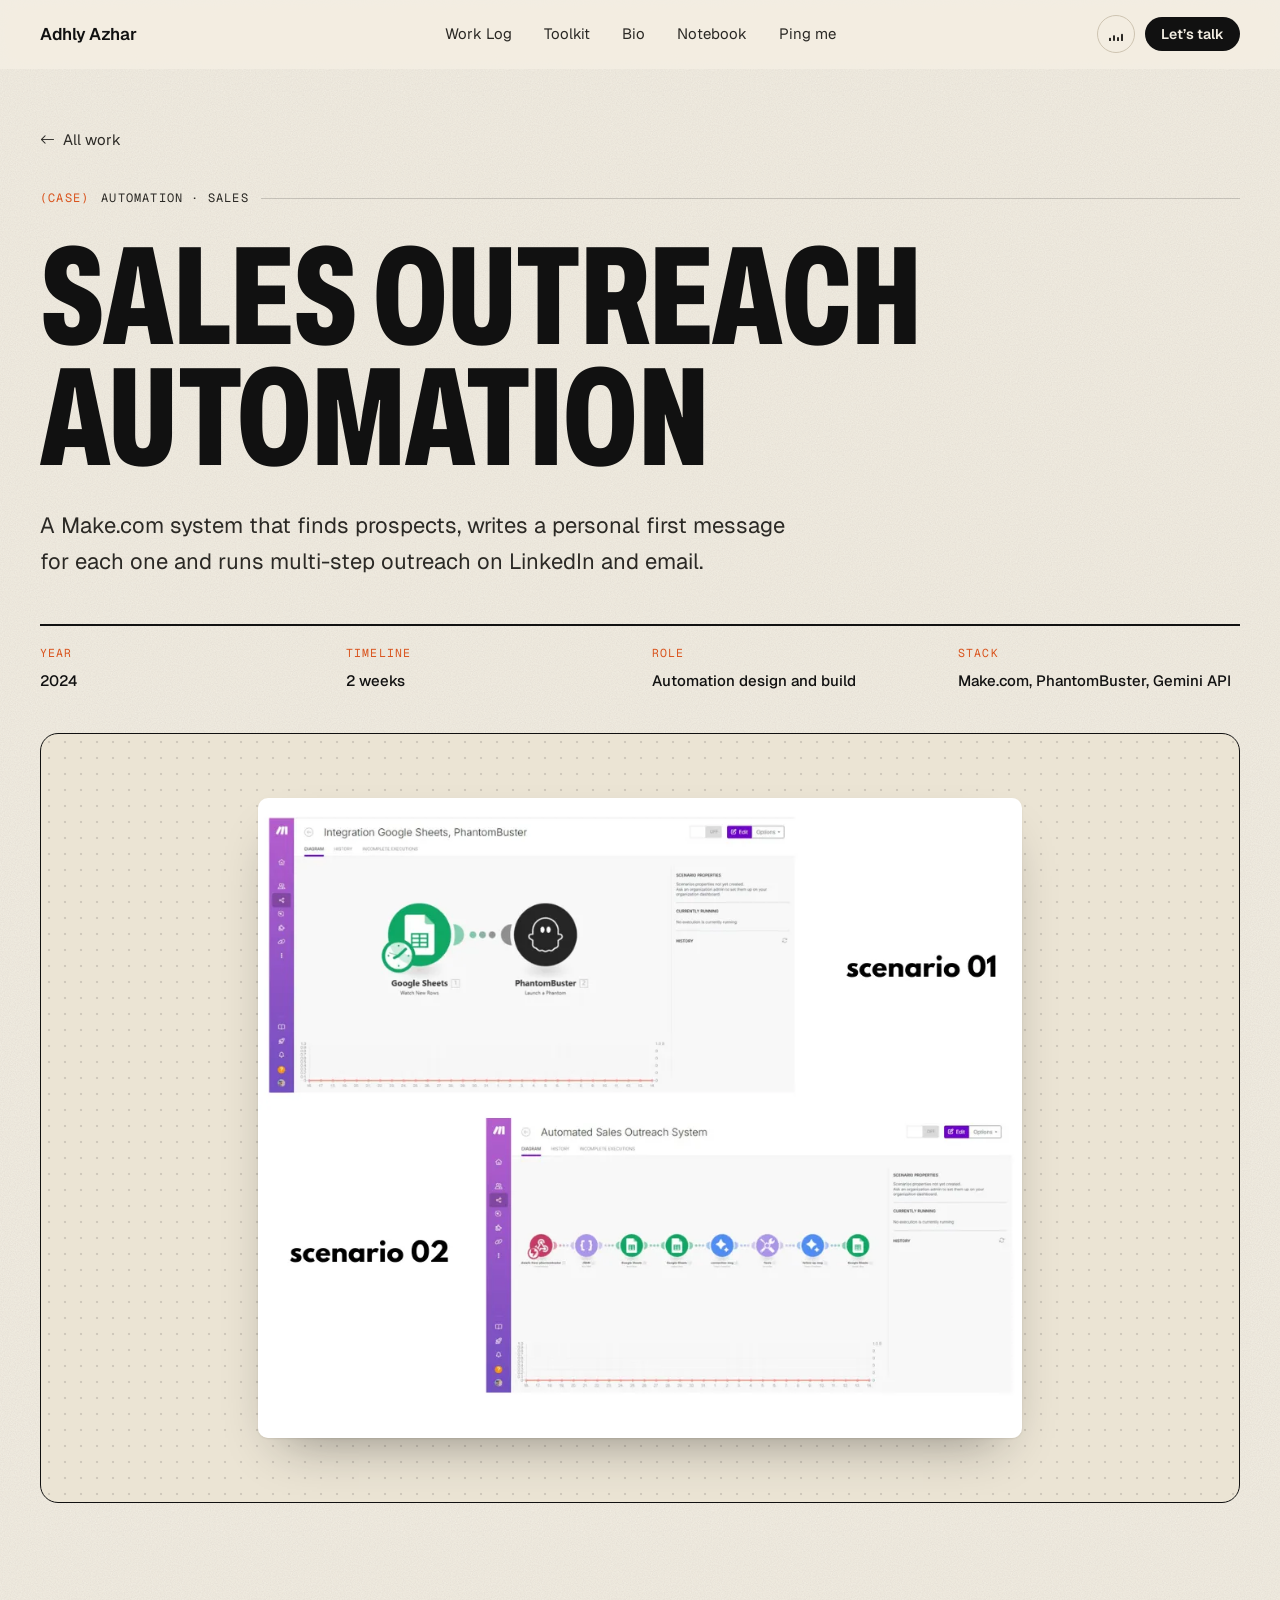
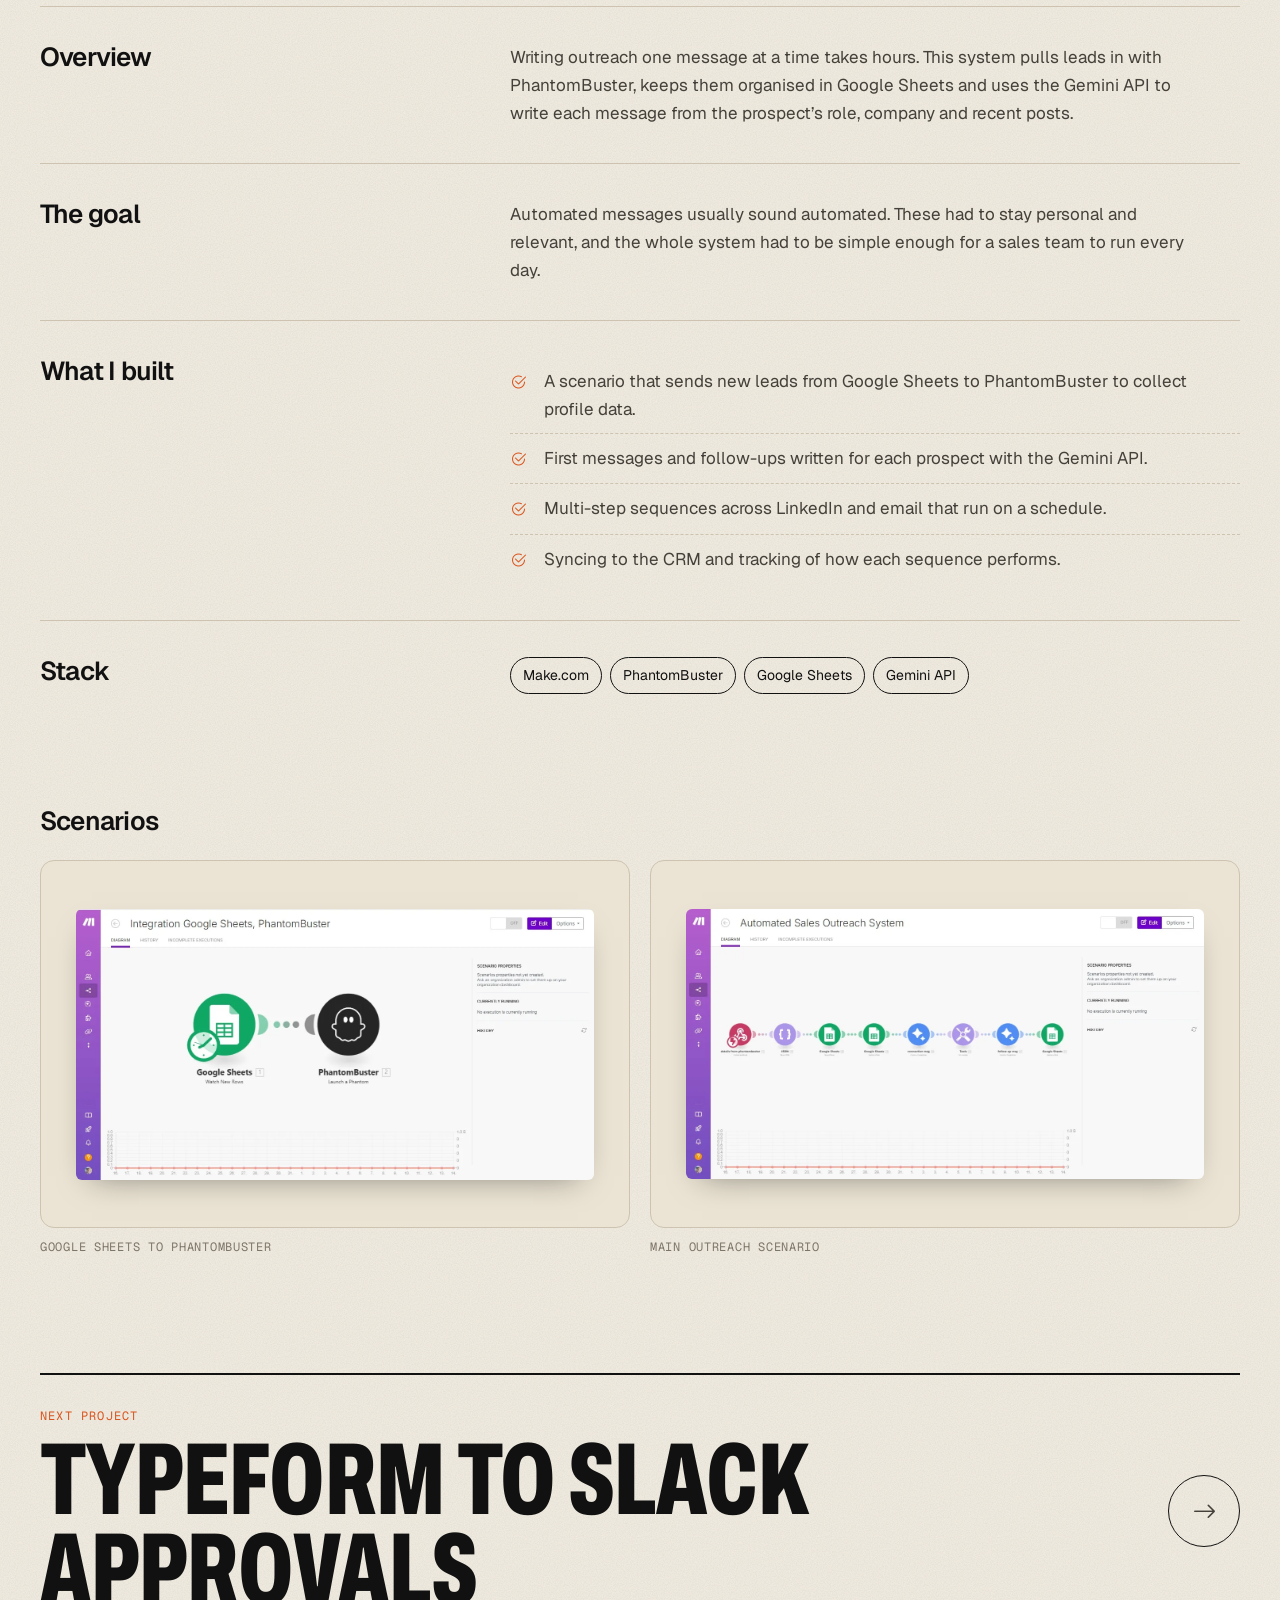
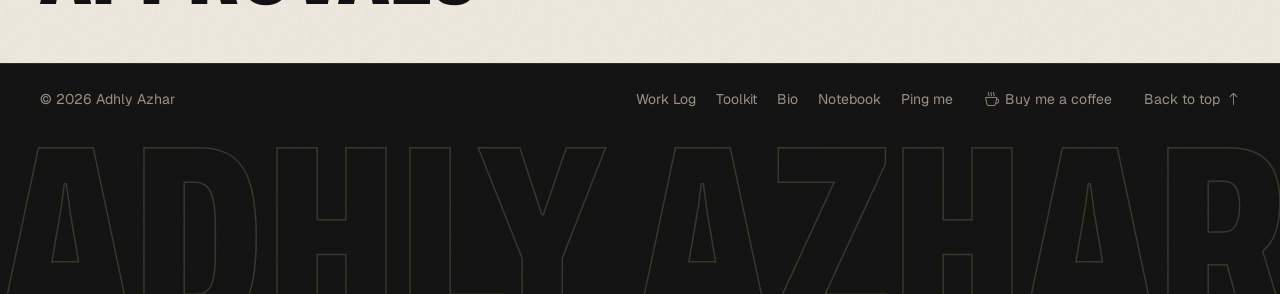
==== commit 57148859: "Redesign portfolio and add technical notebook articles - New stylesheet, site scripts, favicons and " ====
--- a/Automated-Sales-Outreach-System.html
+++ b/Automated-Sales-Outreach-System.html
@@ -3,404 +3,169 @@
 
 <head>
   <meta charset="utf-8">
-  <meta content="width=device-width, initial-scale=1.0" name="viewport">
-  <title>Automated Sales Outreach System</title>
-  <meta name="description" content="">
-  <meta name="keywords" content="">
+  <meta name="viewport" content="width=device-width, initial-scale=1">
+  <title>Sales outreach automation · Adhly Azhar</title>
+  <meta name="description" content="A Make.com system that finds prospects, writes a personal first message for each one and runs multi-step outreach on LinkedIn and email.">
+  <meta name="theme-color" content="#F3EEE3">
+  <meta property="og:type" content="article">
+  <meta property="og:title" content="Sales outreach automation · Adhly Azhar">
+  <meta property="og:description" content="A Make.com system that finds prospects, writes a personal first message for each one and runs multi-step outreach on LinkedIn and email.">
+  <meta property="og:image" content="https://azharadhly.github.io/portfolio/assets/img/profile/og-image.jpg">
 
-  <link href="assets/img/code-slash.svg" rel="icon">
-  <link href="assets/img/code-slash.svg" rel="apple-touch-icon">
-  <!-- Fonts -->
-  <link href="https://fonts.googleapis.com" rel="preconnect">
-  <link href="https://fonts.gstatic.com" rel="preconnect" crossorigin>
-  <link
-    href="https://fonts.googleapis.com/css2?family=Roboto:ital,wght@0,100;0,300;0,400;0,500;0,700;0,900;1,100;1,300;1,400;1,500;1,700;1,900&family=Raleway:ital,wght@0,100;0,200;0,300;0,400;0,500;0,600;0,700;0,800;0,900;1,100;1,200;1,300;1,400;1,500;1,600;1,700;1,800;1,900&family=Quicksand:wght@300;400;500;600;700&display=swap"
-    rel="stylesheet">
-
-  <!-- Vendor CSS Files -->
-  <link href="assets/vendor/bootstrap/css/bootstrap.min.css" rel="stylesheet">
-  <link href="assets/vendor/bootstrap-icons/bootstrap-icons.css" rel="stylesheet">
-  <link href="assets/vendor/aos/aos.css" rel="stylesheet">
-  <link href="assets/vendor/glightbox/css/glightbox.min.css" rel="stylesheet">
-  <link href="assets/vendor/swiper/swiper-bundle.min.css" rel="stylesheet">
-
-  <!-- Main CSS File -->
-  <link href="assets/css/main.css" rel="stylesheet">
-
+  <link rel="icon" href="assets/img/favicon-48.png" sizes="48x48" type="image/png">
+  <link rel="icon" href="assets/img/favicon-32.png" sizes="32x32" type="image/png">
+  <link rel="apple-touch-icon" href="assets/img/apple-touch-icon.png">
+  <link rel="preconnect" href="https://fonts.googleapis.com">
+  <link rel="preconnect" href="https://fonts.gstatic.com" crossorigin>
+  <link href="https://fonts.googleapis.com/css2?family=Archivo:wdth,wght@62..125,400..900&family=Geist:wght@400;500;600;700&family=Geist+Mono:wght@400;500&family=Instrument+Serif:ital@0;1&display=swap" rel="stylesheet">
+  <link href="assets/vendor/bootstrap-icons/bootstrap-icons.min.css" rel="stylesheet">
+  <link href="assets/css/style.css" rel="stylesheet">
+  <script>document.documentElement.classList.add('js');</script>
 </head>
 
-<body class="portfolio-details-page">
+<body id="top">
+  <a class="skip-link" href="#main">Skip to content</a>
 
-  <header id="header" class="header d-flex align-items-center position-relative">
-    <div class="container-fluid position-relative d-flex align-items-center justify-content-between">
-
-      <a href="index.html" class="logo d-flex align-items-center">
-        <h1 class="sitename">AdhlyAzhar</h1>
+  <header class="site-header">
+    <div class="container nav">
+      <a class="brand" href="index.html" aria-label="Adhly Azhar, home">
+        <span>Adhly Azhar</span>
       </a>
 
-      <nav id="navmenu" class="navmenu">
-        <ul>
-          <li><a href="index.html#hero">Home</a></li>
-          <li><a href="index.html#about">About</a></li>
-          <li><a href="index.html#resume">Resume</a></li>
-          <li><a href="index.html#portfolio">Portfolio</a></li>
-          <li><a href="index.html#services">Services</a></li>
-          <li><a href="index.html#contact">Contact</a></li>
-        </ul>
-        <i class="mobile-nav-toggle d-xl-none bi bi-list"></i>
+      <nav id="site-menu" class="nav-links" aria-label="Main">
+        <a href="index.html#work">Work Log</a>
+        <a href="index.html#services">Toolkit</a>
+        <a href="index.html#about">Bio</a>
+        <a href="notebook.html">Notebook</a>
+        <a href="index.html#contact">Ping me</a>
+        <a class="only-mobile" href="assets/resume/adhly-azhar-resume.pdf" download>Download résumé</a>
       </nav>
 
+      <div class="nav-actions">
+        <button class="sound-toggle" type="button" data-sound-toggle data-on="Pause music" data-off="Play music"
+          aria-pressed="false" aria-label="Background music" title="Play music">
+          <span class="eq" aria-hidden="true"><i></i><i></i><i></i><i></i></span>
+        </button>
+        <a class="btn btn-ink btn-sm" href="index.html#contact">Let’s talk</a>
+        <button class="nav-toggle" type="button" aria-expanded="false" aria-controls="site-menu" aria-label="Open menu">
+          <i class="bi bi-list" aria-hidden="true"></i><i class="bi bi-x-lg" aria-hidden="true"></i>
+        </button>
+      </div>
     </div>
   </header>
 
-  <main class="main">
+  <main id="main">
+    <div class="container">
+      <header class="case-head">
+        <a class="back-link" href="index.html#work"><i class="bi bi-arrow-left" aria-hidden="true"></i> All work</a>
+        <p class="label case-eyebrow"><span>(Case)</span>Automation · Sales</p>
+        <h1>Sales outreach automation</h1>
+        <p class="case-lead">A Make.com system that finds prospects, writes a personal first message for each one and runs multi-step outreach on LinkedIn and email.</p>
+        <dl class="case-meta">
+          <div><dt>Year</dt><dd>2024</dd></div>
+          <div><dt>Timeline</dt><dd>2 weeks</dd></div>
+          <div><dt>Role</dt><dd>Automation design and build</dd></div>
+          <div><dt>Stack</dt><dd>Make.com, PhantomBuster, Gemini API</dd></div>
+        </dl>
+      </header>
 
-    <!-- Page Title -->
-    <!-- <div class="page-title">
-      <div class="breadcrumbs">
-        <nav aria-label="breadcrumb">
-          <ol class="breadcrumb">
-            <li class="breadcrumb-item"><a href="#"><i class="bi bi-house"></i> Home</a></li>
-            <li class="breadcrumb-item"><a href="#">Category</a></li>
-            <li class="breadcrumb-item active current">evoluze</li>
-          </ol>
-        </nav>
-      </div> -->
+      <figure class="case-cover">
+        <img src="assets/img/work/outreach/cover.webp" width="940" height="788" alt="Two Make.com scenarios that power the outreach system" fetchpriority="high">
+      </figure>
 
-    <!-- <div class="title-wrapper">
-        <h1>Portfolio Details</h1>
-        <p>Lorem ipsum dolor sit amet, consectetur adipiscing elit. Ut elit tellus, luctus nec ullamcorper mattis,
-          pulvinar dapibus leo.</p>
-      </div> -->
-    <!-- </div>End Page Title -->
+      <div class="case-body">
+        <section class="case-section reveal">
+          <h2>Overview</h2>
+          <div>
+          <p>Writing outreach one message at a time takes hours. This system pulls leads in with PhantomBuster, keeps them organised in Google Sheets and uses the Gemini API to write each message from the prospect’s role, company and recent posts.</p>
+          </div>
+        </section>
 
-    <!-- Portfolio Details Section -->
-    <section id="portfolio-details" class="portfolio-details section">
+        <section class="case-section reveal">
+          <h2>The goal</h2>
+          <div>
+          <p>Automated messages usually sound automated. These had to stay personal and relevant, and the whole system had to be simple enough for a sales team to run every day.</p>
+          </div>
+        </section>
 
-      <div class="container" data-aos="fade-up" data-aos-delay="100">
+        <section class="case-section reveal">
+          <h2>What I built</h2>
+          <div>
+          <ul class="feature-list">
+            <li><i class="bi bi-check2-circle" aria-hidden="true"></i><span>A scenario that sends new leads from Google Sheets to PhantomBuster to collect profile data.</span></li>
+            <li><i class="bi bi-check2-circle" aria-hidden="true"></i><span>First messages and follow-ups written for each prospect with the Gemini API.</span></li>
+            <li><i class="bi bi-check2-circle" aria-hidden="true"></i><span>Multi-step sequences across LinkedIn and email that run on a schedule.</span></li>
+            <li><i class="bi bi-check2-circle" aria-hidden="true"></i><span>Syncing to the CRM and tracking of how each sequence performs.</span></li>
+          </ul>
+          </div>
+        </section>
 
-        <div class="project-hero">
-          <div class="hero-content" data-aos="fade-up">
-            <div class="project-category">Automation</div>
-            <h1 class="project-title">Automated Sales Outreach System</h1>
-            <p class="project-subtitle">An intelligent outreach platform delivering hyper-personalized LinkedIn and
-              email campaigns with precision, efficiency, and measurable impact.</p>
+        <section class="case-section reveal">
+          <h2>Stack</h2>
+          <div>
+          <ul class="stack">
+            <li>Make.com</li>
+            <li>PhantomBuster</li>
+            <li>Google Sheets</li>
+            <li>Gemini API</li>
+          </ul>
           </div>
-
-          <div class="project-meta-grid" data-aos="fade-up" data-aos-delay="200">
-            <!-- <div class="meta-column">
-              <div class="meta-label">Client</div>
-              <div class="meta-value">create for my portfolio</div>
-            </div> -->
-            <div class="meta-column">
-              <div class="meta-label">Timeline</div>
-              <div class="meta-value">2 Week</div>
-            </div>
-            <div class="meta-column">
-              <div class="meta-label">Year</div>
-              <div class="meta-value">2024</div>
-            </div>
-            <div class="meta-column">
-              <div class="meta-label">Services</div>
-              <div class="meta-value">Automation</div>
-            </div>
-          </div>
-        </div>
-
-        <div class="visual-showcase" data-aos="zoom-in" data-aos-delay="100">
-          <div class="main-visual">
-            <div class="portfolio-details-slider swiper init-swiper">
-              <script type="application/json" class="swiper-config">
-                {
-                  "loop": true,
-                  "speed": 600,
-                  "autoplay": {
-                    "delay": 4000
-                  },
-                  "effect": "creative",
-                  "creativeEffect": {
-                    "prev": {
-                      "shadow": false,
-                      "translate": ["-120%", 0, -500]
-                    },
-                    "next": {
-                      "shadow": false,
-                      "translate": ["120%", 0, -500]
-                    }
-                  },
-                  "slidesPerView": 1,
-                  "navigation": {
-                    "nextEl": ".swiper-button-next",
-                    "prevEl": ".swiper-button-prev"
-                  }
-                }
-              </script>
-              <div class="swiper-wrapper">
-                <div class="swiper-slide">
-                  <img src="assets/img/portfolio/sales/Screenshot 2025-06-04 071626.jpg" alt="Project showcase"
-                    class="img-fluid" loading="lazy">
-                </div>
-                <div class="swiper-slide">
-                  <img src="assets/img/portfolio/sales/Screenshot 2025-08-14 080917.jpg" alt="Project showcase"
-                    class="img-fluid" loading="lazy">
-                </div>
-                <!-- <div class="swiper-slide">
-                  <img src="assets/img/portfolio/evoluze/Screenshot 2025-04-03 122736.jpg" alt="Project showcase" class="img-fluid"
-                    loading="lazy">
-                </div>
-                <div class="swiper-slide">
-                  <img src="assets/img/portfolio/evoluze/Screenshot 2025-04-03 122818.jpg" alt="Project showcase" class="img-fluid"
-                    loading="lazy">
-                </div>                 -->
-              </div>
-              <div class="swiper-button-next"></div>
-              <div class="swiper-button-prev"></div>
-            </div>
-          </div>
-        </div>
-
-        <div class="content-section">
-          <div class="row">
-            <div class="col-lg-8 offset-lg-2">
-              <div class="project-overview" data-aos="fade-up">
-                <h2>Project Overview</h2>
-                <p class="overview-text">The Automated Sales Outreach System is an AI-powered platform that streamlines
-                  personalized prospecting on LinkedIn and via cold email, enabling businesses to engage high-value
-                  leads with context-rich, tailored messages based on each prospect’s role, company activity, and recent
-                  content. By combining advanced data scraping, enrichment tools, and AI-generated copy, it delivers
-                  multi-step outreach sequences that feel authentic and relevant, while automated execution, CRM
-                  syncing, and performance tracking ensure consistent engagement and measurable results—helping sales
-                  teams increase conversions, shorten sales cycles, and focus on building meaningful client
-                  relationships.</p>
-
-                <div class="challenge-solution">
-                  <div class="challenge-block" data-aos="fade-up" data-aos-delay="100">
-                    <h3>The Challenge</h3>
-                    <p>Build an outreach system that automates LinkedIn and email campaigns while keeping messages
-                      highly personalized, compliant, and easy for sales teams to use.</p>
-                  </div>
-
-                  <div class="solution-block" data-aos="fade-up" data-aos-delay="200">
-                    <h3>Our Approach</h3>
-                    <p>We integrated data scraping, enrichment, and AI copywriting into a single workflow, delivering
-                      tailored multi-step messages automatically via LinkedIn and email. Real-time CRM syncing and
-                      performance tracking ensure scalability, usability, and measurable results.</p>
-                  </div>
-                </div>
-              </div>
-            </div>
-          </div>
-        </div>
-
-        <!-- <div class="metrics-showcase" data-aos="fade-up" data-aos-delay="100">
-          <div class="row align-items-center">
-            <div class="col-lg-6">
-              <div class="metrics-content">
-                <h3>Impact &amp; Results</h3>
-                <p>Consectetur adipiscing elit pellentesque habitant morbi tristique senectus et netus et malesuada
-                  fames ac turpis egestas sed tempus.</p>
-              </div>
-            </div>
-            <div class="col-lg-6">
-              <div class="metrics-grid">
-                <div class="metric-item" data-aos="fade-up" data-aos-delay="200">
-                  <div class="metric-number">250%</div>
-                  <div class="metric-label">Increase in conversions</div>
-                </div>
-                <div class="metric-item" data-aos="fade-up" data-aos-delay="250">
-                  <div class="metric-number">45k</div>
-                  <div class="metric-label">Monthly active users</div>
-                </div>
-                <div class="metric-item" data-aos="fade-up" data-aos-delay="300">
-                  <div class="metric-number">4.9</div>
-                  <div class="metric-label">User satisfaction score</div>
-                </div>
-                <div class="metric-item" data-aos="fade-up" data-aos-delay="350">
-                  <div class="metric-number">68%</div>
-                  <div class="metric-label">Reduced bounce rate</div>
-                </div>
-              </div>
-            </div>
-          </div>
-        </div> -->
-
-        <div class="technology-stack" data-aos="fade-up" data-aos-delay="100">
-          <div class="row">
-            <div class="col-lg-3">
-              <h3>Technology Stack</h3>
-            </div>
-            <div class="col-lg-9">
-              <div class="tech-categories">
-                <div class="tech-category" data-aos="fade-up" data-aos-delay="150">
-                  <!-- <div class="category-title">Frontend</div> -->
-                  <div class="tech-list">
-                    <span class="tech-item">Phantombuster</span>
-                    <span class="tech-item">google Sheets</span>
-                    <span class="tech-item">gemini Api</span>
-                    <span class="tech-item">make.com</span>
-
-                  </div>
-                </div>
-                <!-- <div class="tech-category" data-aos="fade-up" data-aos-delay="200">
-                  <div class="category-title">Backend</div>
-                  <div class="tech-list">
-                    <span class="tech-item">php</span>
-                    <span class="tech-item">mysql</span>
-                    <span class="tech-item">JavaScript</span>
-                  </div>
-                </div> -->
-                <!-- <div class="tech-category" data-aos="fade-up" data-aos-delay="250">
-                  <div class="category-title">Infrastructure</div>
-                  <div class="tech-list">
-                    <span class="tech-item">AWS</span>
-                    <span class="tech-item">Docker</span>
-                    <span class="tech-item">Kubernetes</span>
-                  </div>
-                </div> -->
-              </div>
-            </div>
-          </div>
-        </div>
-
-        <!-- <div class="process-gallery" data-aos="fade-up" data-aos-delay="100">
-          <h3>Design Process</h3>
-          <div class="gallery-masonry">
-            <div class="gallery-item large" data-aos="fade-up" data-aos-delay="150">
-              <img src="assets/img/portfolio/portfolio-11.webp" alt="Design process" class="img-fluid glightbox"
-                loading="lazy">
-              <div class="gallery-caption">User Research &amp; Personas</div>
-            </div>
-            <div class="gallery-item" data-aos="fade-up" data-aos-delay="200">
-              <img src="assets/img/portfolio/portfolio-12.webp" alt="Design process" class="img-fluid glightbox"
-                loading="lazy">
-              <div class="gallery-caption">Wireframes</div>
-            </div>
-            <div class="gallery-item" data-aos="fade-up" data-aos-delay="250">
-              <img src="assets/img/portfolio/portfolio-3.webp" alt="Design process" class="img-fluid glightbox"
-                loading="lazy">
-              <div class="gallery-caption">Prototypes</div>
-            </div>
-            <div class="gallery-item" data-aos="fade-up" data-aos-delay="300">
-              <img src="assets/img/portfolio/portfolio-4.webp" alt="Design process" class="img-fluid glightbox"
-                loading="lazy">
-              <div class="gallery-caption">Final Design</div>
-            </div>
-          </div>
-        </div> -->
-
-        <!-- <div class="key-features-section" data-aos="fade-up" data-aos-delay="100">
-          <div class="row">
-            <div class="col-lg-4">
-              <div class="features-intro">
-                <h3>Key Features</h3>
-                <p>Kartly software is built to streamline operations, improve efficiency, and enhance user experience.</p>
-              </div>
-            </div>
-            <div class="col-lg-8">
-              <div class="features-list">
-                <div class="feature-row" data-aos="fade-up" data-aos-delay="150">
-                  <div class="feature-icon">
-                    <i class="bi bi-search"></i>
-                  </div>
-                  <div class="feature-content">
-                    <h4>Advanced Search Filters</h4>
-                    <p>Quickly find products with smart search options and refined filters for precise results.</p>
-                  </div>
-                </div>
-                <div class="feature-row" data-aos="fade-up" data-aos-delay="200">
-                  <div class="feature-icon">
-                    <i class="bi bi-heart"></i>
-                  </div>
-                  <div class="feature-content">
-                    <h4>Customizable Dashboards</h4>
-                    <p>Create dashboards tailored to specific needs and metrics
-                    </p>
-                  </div>
-                </div>
-                <div class="feature-row" data-aos="fade-up" data-aos-delay="250">
-                  <div class="feature-icon">
-                    <i class="bi bi-people"></i>
-                  </div>
-                  <div class="feature-content">
-                    <h4>Security & Permissions</h4>
-                    <p>Protect data with secure authentication and user access controls.
-                    </p>
-                  </div>
-                </div>
-              </div>
-            </div>
-          </div>
-        </div> -->
-
-        <div class="project-footer" data-aos="fade-up" data-aos-delay="200">
-          <div class="footer-navigation">
-            <a href="evoluze.html" class="nav-link prev-project">
-              <span class="nav-direction">Previous</span>
-              <span class="nav-title">Evoluze</span>
-            </a>
-            <a href="../portfolio/index.html#portfolio" class="nav-link all-projects">
-              <i class="bi bi-grid-3x3-gap"></i>
-              <span>All Projects</span>
-            </a>
-            <a href="Typform-slack.html" class="nav-link next-project">
-              <span class="nav-direction">Next</span>
-              <span class="nav-title">Typform X slack</span>
-            </a>
-          </div>
-        </div>
-
+        </section>
       </div>
 
-    </section><!-- /Portfolio Details Section -->
+      <section class="case-gallery">
+        <h2>Scenarios</h2>
+        <div class="gallery cols-2">
+          <button type="button" class="shot reveal" data-shot="assets/img/work/outreach/scenario-sheets-phantombuster.webp" data-caption="Google Sheets to PhantomBuster">
+            <span class="shot-frame"><img src="assets/img/work/outreach/scenario-sheets-phantombuster.webp" width="1304" height="683" loading="lazy" alt="Sales outreach automation: google sheets to phantombuster"></span>
+            <span class="shot-caption">Google Sheets to PhantomBuster</span>
+          </button>
+          <button type="button" class="shot reveal" data-shot="assets/img/work/outreach/scenario-outreach.webp" data-caption="Main outreach scenario">
+            <span class="shot-frame"><img src="assets/img/work/outreach/scenario-outreach.webp" width="1304" height="681" loading="lazy" alt="Sales outreach automation: main outreach scenario"></span>
+            <span class="shot-caption">Main outreach scenario</span>
+          </button>
+        </div>
+      </section>
 
+      <nav class="case-next" aria-label="Next project">
+        <a href="Typform-slack.html">
+          <span><small>Next project</small><strong>Typeform to Slack approvals</strong></span>
+          <span class="work-arrow" aria-hidden="true"><i class="bi bi-arrow-right"></i></span>
+        </a>
+      </nav>
+    </div>
   </main>
 
-  <footer id="footer" class="footer">
-
-    <div class="container">
-      <div class="copyright text-center ">
-        <p>© <span>Copyright</span> <strong class="px-1 sitename">AdhlyAzhar</strong> <span>All Rights Reserved</span>
-        </p>
-      </div>
-      <div class="social-links d-flex justify-content-center">
-        <!-- <a href=""><i class="bi bi-twitter-x"></i></a> -->
-        <a href="https://www.facebook.com/share/19dGxczndk/"><i class="bi bi-facebook"></i></a>
-        <a href="https://www.instagram.com/adhly_18?igsh=MTJzc24yM2NpcnQ4MQ=="><i class="bi bi-instagram"></i></a>
-        <a href="https://www.linkedin.com/in/adhly-azhar/"><i class="bi bi-linkedin"></i></a>
-      </div>
-      <div class="credits">
-        Designed by <a href="index.html">adhlyazhar</a>
-      </div>
+  <footer class="site-footer">
+    <div class="container footer-inner">
+      <p>© <span data-year>2026</span> Adhly Azhar</p>
+      <nav aria-label="Footer">
+        <a href="index.html#work">Work Log</a>
+        <a href="index.html#services">Toolkit</a>
+        <a href="index.html#about">Bio</a>
+        <a href="notebook.html">Notebook</a>
+        <a href="index.html#contact">Ping me</a>
+      </nav>
+      <a class="footer-kofi" href="https://ko-fi.com/adhlyazhar" target="_blank" rel="noopener"><i class="bi bi-cup-hot" aria-hidden="true"></i> Buy me a coffee</a>
+      <a class="to-top" href="#top">Back to top <i class="bi bi-arrow-up" aria-hidden="true"></i></a>
     </div>
-
+    <div class="footer-mast" aria-hidden="true">Adhly Azhar</div>
   </footer>
 
-  <!-- Scroll Top -->
-  <a href="#" id="scroll-top" class="scroll-top d-flex align-items-center justify-content-center"><i
-      class="bi bi-arrow-up-short"></i></a>
+  <dialog class="lightbox" aria-label="Screenshot viewer">
+    <figure>
+      <img alt="">
+      <div class="lightbox-bar">
+        <figcaption></figcaption>
+        <button type="button" data-prev aria-label="Previous image"><i class="bi bi-chevron-left" aria-hidden="true"></i></button>
+        <button type="button" data-next aria-label="Next image"><i class="bi bi-chevron-right" aria-hidden="true"></i></button>
+        <button type="button" data-close aria-label="Close"><i class="bi bi-x-lg" aria-hidden="true"></i></button>
+      </div>
+    </figure>
+  </dialog>
 
-  <!-- Preloader -->
-  <div id="preloader">
-    <div></div>
-    <div></div>
-    <div></div>
-    <div></div>
-  </div>
-
-  <!-- Vendor JS Files -->
-  <script src="assets/vendor/bootstrap/js/bootstrap.bundle.min.js"></script>
-  <script src="assets/vendor/php-email-form/validate.js"></script>
-  <script src="assets/vendor/aos/aos.js"></script>
-  <script src="assets/vendor/typed.js/typed.umd.js"></script>
-  <script src="assets/vendor/waypoints/noframework.waypoints.js"></script>
-  <script src="assets/vendor/imagesloaded/imagesloaded.pkgd.min.js"></script>
-  <script src="assets/vendor/isotope-layout/isotope.pkgd.min.js"></script>
-  <script src="assets/vendor/glightbox/js/glightbox.min.js"></script>
-  <script src="assets/vendor/swiper/swiper-bundle.min.js"></script>
-
-  <!-- Main JS File -->
-  <script src="assets/js/main.js"></script>
-
+  <script src="assets/js/site.js" defer></script>
+  <script src="assets/js/sound.js" defer></script>
 </body>
 
-</html>+</html>
--- a/assets/css/style.css
+++ b/assets/css/style.css
@@ -0,0 +1,3662 @@
+/* ==========================================================================
+   Adhly Azhar · portfolio
+   A printed-poster look: cream paper, ink, burnt orange, halftone.
+   Palette: cream #F3EEE3 · ink #111111 · burnt orange #D9541E
+   ========================================================================== */
+
+:root {
+  --cream: #f3eee3;
+  --cream-2: #ebe4d4;
+  --paper: #fffdf8;
+  --ink: #111111;
+  --ink-2: #2b2925;
+  --ink-3: #1b1a18;
+  --text: #45403a;
+  --muted: #7d7568;
+  --line: #ddd4c3;
+  --line-2: #cdc3b0;
+  --orange: #d9541e;
+  --orange-dark: #b9451a;
+  --green: #3f8f5c;
+
+  --display: "Archivo", "Arial Narrow", "Helvetica Neue", sans-serif;
+  --sans: "Geist", ui-sans-serif, system-ui, -apple-system, "Segoe UI", Roboto, sans-serif;
+  --serif: "Instrument Serif", Georgia, "Times New Roman", serif;
+  --mono: "Geist Mono", ui-monospace, SFMono-Regular, Menlo, monospace;
+
+  --radius: 18px;
+  --radius-sm: 10px;
+  --shadow: 0 1px 2px rgba(17, 17, 17, 0.05), 0 14px 34px -14px rgba(17, 17, 17, 0.28);
+  --ease: cubic-bezier(0.2, 0.7, 0.2, 1);
+  --container: 1240px;
+  --gutter: clamp(20px, 4vw, 40px);
+  --section: clamp(88px, 11vw, 144px);
+
+  /* paper grain, drawn once as a tiny SVG tile */
+  --grain: url("data:image/svg+xml,%3Csvg xmlns='http://www.w3.org/2000/svg' width='180' height='180'%3E%3Cfilter id='n'%3E%3CfeTurbulence type='fractalNoise' baseFrequency='.85' numOctaves='3' stitchTiles='stitch'/%3E%3CfeColorMatrix values='0 0 0 0 0.07  0 0 0 0 0.06  0 0 0 0 0.05  0 0 0 .5 0'/%3E%3C/filter%3E%3Crect width='100%25' height='100%25' filter='url(%23n)' opacity='.18'/%3E%3C/svg%3E");
+}
+
+/* ---------- Reset / base ---------- */
+
+*,
+*::before,
+*::after {
+  box-sizing: border-box;
+}
+
+html {
+  scroll-behavior: smooth;
+  scroll-padding-top: 72px;
+  -webkit-text-size-adjust: 100%;
+}
+
+body {
+  margin: 0;
+  background-color: var(--cream);
+  background-image: var(--grain);
+  color: var(--text);
+  font-family: var(--sans);
+  font-size: 17px;
+  line-height: 1.65;
+  -webkit-font-smoothing: antialiased;
+  -moz-osx-font-smoothing: grayscale;
+  overflow-x: clip;
+}
+
+img {
+  display: block;
+  max-width: 100%;
+  height: auto;
+}
+
+a {
+  color: inherit;
+  text-decoration: none;
+}
+
+button,
+input,
+textarea {
+  font: inherit;
+  color: inherit;
+}
+
+h1,
+h2,
+h3,
+h4 {
+  margin: 0;
+  color: var(--ink);
+  font-weight: 600;
+  line-height: 1.1;
+  letter-spacing: -0.025em;
+}
+
+p {
+  margin: 0;
+}
+
+ul,
+ol {
+  margin: 0;
+  padding: 0;
+  list-style: none;
+}
+
+em {
+  font-family: var(--serif);
+  font-style: italic;
+  font-weight: 400;
+  letter-spacing: -0.01em;
+}
+
+::selection {
+  background: var(--orange);
+  color: var(--paper);
+}
+
+:focus-visible {
+  outline: 2px solid var(--orange);
+  outline-offset: 3px;
+  border-radius: 6px;
+}
+
+.container {
+  width: 100%;
+  max-width: calc(var(--container) + var(--gutter) * 2);
+  margin-inline: auto;
+  padding-inline: var(--gutter);
+}
+
+.skip-link {
+  position: absolute;
+  left: 16px;
+  top: -60px;
+  z-index: 100;
+  padding: 10px 16px;
+  border-radius: 999px;
+  background: var(--ink);
+  color: var(--cream);
+  font-size: 14px;
+}
+
+.skip-link:focus {
+  top: 12px;
+}
+
+.mono {
+  font-family: var(--mono);
+}
+
+.status-dot {
+  display: inline-block;
+  width: 8px;
+  height: 8px;
+  margin-right: 8px;
+  border-radius: 50%;
+  background: var(--orange);
+  box-shadow: 0 0 0 3px rgba(217, 84, 30, 0.18);
+  vertical-align: 1px;
+}
+
+/* section label: "(01) Selected work" with a rule running to the edge */
+.label {
+  display: flex;
+  align-items: center;
+  gap: 12px;
+  margin-bottom: 28px;
+  font-family: var(--mono);
+  font-size: 12px;
+  text-transform: uppercase;
+  letter-spacing: 0.1em;
+  color: var(--ink-2);
+}
+
+.label span {
+  color: var(--orange);
+}
+
+.label::after {
+  content: "";
+  flex: 1;
+  height: 1px;
+  background: var(--ink);
+  opacity: 0.18;
+}
+
+.label-light {
+  color: #d9d2c4;
+}
+
+.label-light::after {
+  background: var(--cream);
+}
+
+/* ---------- Buttons & links ---------- */
+
+.btn {
+  display: inline-flex;
+  align-items: center;
+  gap: 10px;
+  padding: 14px 22px;
+  border: 0;
+  border-radius: 999px;
+  font-size: 15px;
+  font-weight: 600;
+  line-height: 1;
+  cursor: pointer;
+  transition: background-color 0.2s ease, color 0.2s ease, border-color 0.2s ease, transform 0.2s ease;
+}
+
+.btn i {
+  transition: transform 0.25s var(--ease);
+}
+
+.btn:hover i {
+  transform: translate(2px, 1px);
+}
+
+.btn:active {
+  transform: translateY(1px);
+}
+
+.btn-accent {
+  background: var(--orange);
+  color: var(--paper);
+}
+
+.btn-accent:hover {
+  background: var(--orange-dark);
+}
+
+.btn-ink {
+  background: var(--ink);
+  color: var(--cream);
+}
+
+.btn-ink:hover {
+  background: var(--ink-2);
+}
+
+.btn-line {
+  border: 1.5px solid var(--ink);
+  color: var(--ink);
+  padding: 12.5px 20px;
+}
+
+.btn-line:hover {
+  background: var(--ink);
+  color: var(--cream);
+}
+
+.btn-sm {
+  padding: 10px 16px;
+  font-size: 14px;
+}
+
+.link-arrow {
+  display: inline-flex;
+  align-items: center;
+  gap: 8px;
+  font-weight: 600;
+  color: var(--ink);
+  border-bottom: 1.5px solid var(--orange);
+  padding-bottom: 2px;
+}
+
+.link-arrow i {
+  transition: transform 0.25s var(--ease);
+}
+
+.link-arrow:hover i {
+  transform: translateX(3px);
+}
+
+/* ---------- Header ---------- */
+
+.site-header {
+  position: sticky;
+  top: 0;
+  z-index: 50;
+  background: rgba(243, 238, 227, 0.9);
+  -webkit-backdrop-filter: saturate(140%) blur(10px);
+  backdrop-filter: saturate(140%) blur(10px);
+  border-bottom: 1px solid transparent;
+  transition: border-color 0.2s ease;
+}
+
+.site-header.is-stuck {
+  border-bottom-color: var(--line-2);
+}
+
+.nav {
+  display: grid;
+  grid-template-columns: 1fr auto 1fr;
+  align-items: center;
+  gap: 24px;
+  min-height: 68px;
+}
+
+.brand {
+  display: inline-flex;
+  align-items: center;
+  gap: 10px;
+  color: var(--ink);
+  font-weight: 600;
+  font-size: 17px;
+  letter-spacing: -0.02em;
+}
+
+
+
+
+.nav-links {
+  display: flex;
+  gap: 4px;
+}
+
+.nav-links a {
+  position: relative;
+  padding: 8px 14px;
+  font-size: 15px;
+  color: var(--ink-2);
+  transition: color 0.2s ease;
+}
+
+/* small orange underline for hover and the section in view */
+.nav-links a::after {
+  content: "";
+  position: absolute;
+  left: 14px;
+  right: 14px;
+  bottom: 2px;
+  height: 1.5px;
+  background: var(--orange);
+  transform: scaleX(0);
+  transform-origin: left;
+  transition: transform 0.3s var(--ease);
+}
+
+.nav-links a:hover::after,
+.nav-links a.is-active::after {
+  transform: scaleX(1);
+}
+
+
+.nav-links a:hover,
+.nav-links a.is-active {
+  color: var(--ink);
+}
+
+
+.nav-links .only-mobile {
+  display: none;
+}
+
+.nav-actions {
+  display: flex;
+  align-items: center;
+  justify-self: end;
+  gap: 10px;
+}
+
+
+/* sound button in the header; its bars are driven by the music in sound.js */
+.sound-toggle {
+  display: inline-flex;
+  align-items: center;
+  gap: 8px;
+  font-family: var(--mono);
+  color: var(--ink-2);
+  cursor: pointer;
+  transition: background-color 0.2s ease, border-color 0.2s ease, color 0.2s ease;
+}
+
+.sound-toggle {
+  justify-content: center;
+  width: 38px;
+  height: 38px;
+  padding: 0;
+  border: 1px solid var(--line-2);
+  border-radius: 50%;
+  background: transparent;
+}
+
+.sound-toggle:hover {
+  border-color: var(--ink);
+}
+
+.sound-toggle[aria-pressed="true"] {
+  background: var(--ink);
+  border-color: var(--ink);
+  color: var(--cream);
+}
+
+
+
+.eq {
+  display: inline-flex;
+  align-items: flex-end;
+  gap: 2px;
+  height: 13px;
+}
+
+.eq i {
+  width: 2px;
+  height: 100%;
+  border-radius: 1px;
+  background: currentColor;
+  transform: scaleY(0.25);
+  transform-origin: 50% 100%;
+}
+
+.eq i:nth-child(2) { transform: scaleY(0.45); }
+.eq i:nth-child(3) { transform: scaleY(0.3); }
+.eq i:nth-child(4) { transform: scaleY(0.55); }
+
+[aria-pressed="true"] .eq i {
+  background: var(--orange);
+}
+
+.nav-toggle {
+  display: none;
+  width: 42px;
+  height: 42px;
+  border: 1px solid var(--line-2);
+  border-radius: 50%;
+  background: transparent;
+  font-size: 22px;
+  cursor: pointer;
+}
+
+.nav-toggle .bi-x-lg {
+  display: none;
+  font-size: 18px;
+}
+
+.menu-open .nav-toggle .bi-list {
+  display: none;
+}
+
+.menu-open .nav-toggle .bi-x-lg {
+  display: inline-block;
+}
+
+@media (max-width: 900px) {
+  .nav {
+    display: flex;
+    gap: 10px;
+    justify-content: space-between;
+  }
+
+  .brand {
+    margin-right: auto;
+  }
+
+  .nav-toggle {
+    display: grid;
+    place-items: center;
+  }
+
+  .sound-toggle {
+    width: 42px;
+    height: 42px;
+  }
+
+  .nav-links {
+    position: absolute;
+    top: 100%;
+    left: 0;
+    right: 0;
+    flex-direction: column;
+    gap: 0;
+    margin: 0;
+    padding: 8px var(--gutter) 20px;
+    background: var(--cream);
+    border-bottom: 1px solid var(--line-2);
+    box-shadow: 0 20px 30px -20px rgba(17, 17, 17, 0.25);
+    visibility: hidden;
+    opacity: 0;
+    transform: translateY(-8px);
+    transition: opacity 0.2s ease, transform 0.25s var(--ease), visibility 0.2s;
+  }
+
+  .menu-open .nav-links {
+    visibility: visible;
+    opacity: 1;
+    transform: none;
+  }
+
+  .nav-links a {
+    padding: 14px 4px;
+    border-bottom: 1px solid var(--line);
+    font-size: 20px;
+    font-weight: 500;
+  }
+
+  .nav-links a::after {
+    display: none;
+  }
+
+
+  .nav-links .only-mobile {
+    display: block;
+    border-bottom: 0;
+  }
+}
+
+@media (max-width: 420px) {
+  .nav-actions .btn-sm {
+    display: none;
+  }
+}
+
+/* ==========================================================================
+   Hero: poster masthead
+   ========================================================================== */
+
+.hero {
+  padding-top: clamp(14px, 2vw, 22px);
+}
+
+.hero-strip {
+  display: grid;
+  grid-template-columns: 1fr auto 1fr;
+  gap: 16px;
+  align-items: center;
+  padding: 10px 0;
+  border-block: 1px solid var(--ink);
+  font-family: var(--mono);
+  font-size: 12px;
+  text-transform: uppercase;
+  letter-spacing: 0.08em;
+  color: var(--ink-2);
+}
+
+.hero-strip > :last-child {
+  justify-self: end;
+}
+
+.hero-strip b {
+  font-weight: 500;
+  color: var(--orange);
+}
+
+.hero-stage {
+  position: relative;
+  height: clamp(420px, calc(100svh - 330px), 640px);
+  min-height: 420px;
+  border-bottom: 2px solid var(--ink);
+  isolation: isolate;
+}
+
+/* orange halftone halo behind the figure */
+.hero-dots {
+  position: absolute;
+  left: 50%;
+  bottom: 0;
+  width: min(900px, 100%);
+  height: 100%;
+  transform: translateX(-50%);
+  z-index: -1;
+  background-image: radial-gradient(circle, var(--orange) 0 1.8px, transparent 2.4px);
+  background-size: 13px 13px;
+  -webkit-mask-image: radial-gradient(closest-side at 50% 62%, #000 0%, rgba(0, 0, 0, 0.55) 45%, transparent 100%);
+  mask-image: radial-gradient(closest-side at 50% 62%, #000 0%, rgba(0, 0, 0, 0.55) 45%, transparent 100%);
+  opacity: 0.55;
+}
+
+.hero-dots.is-live {
+  background: none;
+  -webkit-mask-image: none;
+  mask-image: none;
+  opacity: 1;
+}
+
+.hero-dots canvas {
+  display: block;
+  width: 100%;
+  height: 100%;
+}
+
+.masthead {
+  position: absolute;
+  inset: 13% 0 auto;
+  display: flex;
+  justify-content: space-between;
+  z-index: 1;
+  font-family: var(--display);
+  font-stretch: 62%;
+  font-weight: 800;
+  font-size: clamp(76px, 15.2vw, 216px);
+  line-height: 0.82;
+  letter-spacing: -0.01em;
+  text-transform: uppercase;
+  color: var(--ink);
+  pointer-events: none;
+}
+
+.mast-word {
+  display: block;
+  overflow: hidden;
+  padding-top: 0.04em;
+}
+
+.mast-word > span {
+  display: block;
+}
+
+.mast-right > span {
+  color: var(--orange);
+}
+
+.hero-sticker {
+  position: absolute;
+  left: 50%;
+  bottom: 0;
+  z-index: 2;
+  height: 100%;
+  width: auto;
+  max-width: none;
+  transform: translateX(-50%);
+  filter: drop-shadow(0 18px 24px rgba(17, 17, 17, 0.18));
+}
+
+.hero-bar {
+  position: relative;
+  display: grid;
+  grid-template-columns: minmax(0, 1fr) auto;
+  align-items: center;
+  gap: 24px 48px;
+  padding: 28px 0 40px;
+  padding-right: 170px;
+}
+
+.hero-statement {
+  max-width: 24ch;
+  font-size: clamp(26px, 2.9vw, 40px);
+  font-weight: 600;
+  line-height: 1.12;
+  letter-spacing: -0.035em;
+  color: var(--ink);
+}
+
+.hero-statement .accent {
+  position: relative;
+  display: inline-block;
+  white-space: nowrap;
+  font-family: var(--serif);
+  font-style: italic;
+  font-weight: 400;
+  letter-spacing: -0.015em;
+  padding-right: 0.06em;
+}
+
+.scribble {
+  position: absolute;
+  left: -2%;
+  bottom: -0.2em;
+  width: 104%;
+  height: 0.34em;
+  overflow: visible;
+  pointer-events: none;
+}
+
+.scribble path {
+  fill: none;
+  stroke: var(--orange);
+  stroke-width: 3.5;
+  stroke-linecap: round;
+  vector-effect: non-scaling-stroke;
+  stroke-dasharray: 1;
+  stroke-dashoffset: 0;
+}
+
+.hero-actions {
+  display: flex;
+  flex-wrap: wrap;
+  gap: 12px;
+}
+
+/* rotating stamp that sits on the baseline */
+.stamp {
+  position: absolute;
+  right: 0;
+  top: -66px;
+  z-index: 3;
+  display: grid;
+  place-items: center;
+  width: 140px;
+  height: 140px;
+  border-radius: 50%;
+  background: var(--cream);
+  border: 2px solid var(--ink);
+  color: var(--ink);
+}
+
+.stamp svg {
+  position: absolute;
+  inset: 6px;
+  width: calc(100% - 12px);
+  height: calc(100% - 12px);
+  animation: spin 18s linear infinite;
+}
+
+.stamp text {
+  font-family: var(--mono);
+  font-size: 10.6px;
+  font-weight: 500;
+  letter-spacing: 0.14em;
+  fill: currentColor;
+}
+
+.stamp-core {
+  display: grid;
+  place-items: center;
+  width: 52px;
+  height: 52px;
+  border-radius: 50%;
+  background: var(--orange);
+  color: var(--paper);
+  font-size: 20px;
+  transition: transform 0.35s var(--ease), background-color 0.2s ease;
+}
+
+.stamp:hover .stamp-core {
+  transform: rotate(45deg) scale(1.06);
+  background: var(--ink);
+}
+
+@keyframes spin {
+  to {
+    transform: rotate(360deg);
+  }
+}
+
+/* ---------- Taped marquee bands ---------- */
+
+.tapes {
+  position: relative;
+  height: 190px;
+  margin-top: 8px;
+  overflow: hidden;
+}
+
+.tape {
+  position: absolute;
+  left: -5%;
+  right: -5%;
+  top: 50%;
+  padding: 14px 0;
+  font-family: var(--display);
+  font-stretch: 62%;
+  font-weight: 800;
+  font-size: clamp(26px, 3.2vw, 40px);
+  line-height: 1;
+  text-transform: uppercase;
+  white-space: nowrap;
+  box-shadow: 0 10px 24px -14px rgba(17, 17, 17, 0.45);
+}
+
+.tape-ink {
+  background: var(--ink);
+  color: var(--cream);
+  transform: translateY(-50%) rotate(2.2deg);
+}
+
+.tape-orange {
+  background: var(--orange);
+  color: var(--ink);
+  transform: translateY(-50%) rotate(-2.4deg);
+}
+
+.tape-track {
+  display: flex;
+  width: max-content;
+  animation: tape 46s linear infinite;
+}
+
+.tape-orange .tape-track {
+  animation-direction: reverse;
+  animation-duration: 40s;
+}
+
+.tape-track span {
+  padding-right: 0.3em;
+}
+
+@keyframes tape {
+  to {
+    transform: translateX(-50%);
+  }
+}
+
+/* ---------- Sections ---------- */
+
+.section {
+  padding-block: var(--section);
+}
+
+.sec-head {
+  margin-bottom: 40px;
+}
+
+.sec-head-row {
+  display: flex;
+  align-items: flex-end;
+  justify-content: space-between;
+  gap: 20px 48px;
+  flex-wrap: wrap;
+}
+
+.sec-title {
+  font-size: clamp(42px, 6vw, 80px);
+  line-height: 0.98;
+  letter-spacing: -0.045em;
+}
+
+.sec-title em {
+  white-space: nowrap;
+}
+
+.sec-note {
+  max-width: 36ch;
+  font-size: 15px;
+  color: var(--muted);
+}
+
+/* ---------- Currently (role at Finovation) ---------- */
+
+.now-head {
+  display: grid;
+  grid-template-columns: minmax(0, 1fr) minmax(0, 0.95fr);
+  gap: 24px 64px;
+  align-items: end;
+}
+
+.now-lead {
+  max-width: 52ch;
+  font-size: 18px;
+  color: var(--ink-2);
+}
+
+.now-stats {
+  display: grid;
+  grid-template-columns: repeat(4, minmax(0, 1fr));
+  margin: 56px 0 0;
+  border-top: 2px solid var(--ink);
+  border-bottom: 1px solid var(--line-2);
+}
+
+.now-stats > div {
+  display: flex;
+  flex-direction: column-reverse;
+  gap: 8px;
+  padding: 22px 20px;
+  border-left: 1px solid var(--line-2);
+}
+
+.now-stats > div:first-child {
+  padding-left: 0;
+  border-left: 0;
+}
+
+.now-stats dt {
+  font-family: var(--mono);
+  font-size: 12px;
+  text-transform: uppercase;
+  letter-spacing: 0.08em;
+  color: var(--muted);
+}
+
+.now-stats dd {
+  margin: 0;
+  font-family: var(--display);
+  font-stretch: 62%;
+  font-weight: 800;
+  font-size: clamp(52px, 6.4vw, 88px);
+  line-height: 0.9;
+  color: var(--ink);
+}
+
+.now-stats > div:nth-child(odd) dd {
+  color: var(--orange);
+}
+
+.now-grid {
+  display: grid;
+  grid-template-columns: repeat(3, minmax(0, 1fr));
+  margin-top: 48px;
+  border-top: 1px solid var(--line-2);
+  border-left: 1px solid var(--line-2);
+}
+
+.now-grid li {
+  padding: 28px 26px 30px;
+  border-right: 1px solid var(--line-2);
+  border-bottom: 1px solid var(--line-2);
+  transition: background-color 0.25s ease;
+}
+
+.now-grid li:hover {
+  background: var(--paper);
+}
+
+.now-grid i {
+  display: inline-grid;
+  place-items: center;
+  width: 42px;
+  height: 42px;
+  border-radius: 50%;
+  background: var(--ink);
+  color: var(--cream);
+  font-size: 17px;
+  transition: background-color 0.25s ease;
+}
+
+.now-grid li:hover i {
+  background: var(--orange);
+}
+
+.now-grid h3 {
+  margin: 18px 0 8px;
+  font-size: 20px;
+  letter-spacing: -0.025em;
+}
+
+.now-grid p {
+  font-size: 15px;
+}
+
+.now-foot {
+  display: flex;
+  justify-content: space-between;
+  align-items: baseline;
+  flex-wrap: wrap;
+  gap: 12px 40px;
+  margin-top: 28px;
+}
+
+.now-stack {
+  font-family: var(--mono);
+  font-size: 12.5px;
+  color: var(--ink-2);
+}
+
+.now-also {
+  max-width: 62ch;
+  font-size: 15px;
+  color: var(--muted);
+}
+
+/* ---------- Work index ---------- */
+
+.work-list {
+  border-top: 2px solid var(--ink);
+}
+
+.work-list li {
+  border-bottom: 1px solid var(--line-2);
+}
+
+.work-row {
+  position: relative;
+  display: grid;
+  grid-template-columns: 56px minmax(0, 1fr) 150px 64px 52px;
+  align-items: center;
+  gap: 20px;
+  padding: 26px 0;
+  color: var(--ink);
+}
+
+.work-num {
+  font-family: var(--mono);
+  font-size: 13px;
+  color: var(--muted);
+  transition: color 0.25s ease;
+}
+
+.work-thumb {
+  display: none;
+}
+
+.work-main {
+  position: relative;
+  display: block;
+  min-width: 0;
+  transition: transform 0.45s var(--ease);
+}
+
+.work-title {
+  font-size: clamp(30px, 4vw, 56px);
+  font-weight: 600;
+  line-height: 1;
+  letter-spacing: -0.045em;
+}
+
+.work-desc {
+  position: absolute;
+  left: 2px;
+  top: calc(100% + 4px);
+  white-space: nowrap;
+  font-size: 14px;
+  color: var(--muted);
+  opacity: 0;
+  transform: translateY(6px);
+  transition: opacity 0.3s ease, transform 0.4s var(--ease);
+}
+
+.work-tag,
+.work-year {
+  font-family: var(--mono);
+  font-size: 12.5px;
+  text-transform: uppercase;
+  letter-spacing: 0.06em;
+  color: var(--ink-2);
+}
+
+.work-year {
+  text-align: right;
+}
+
+.work-arrow {
+  display: grid;
+  place-items: center;
+  width: 48px;
+  height: 48px;
+  justify-self: end;
+  border: 1.5px solid var(--ink);
+  border-radius: 50%;
+  font-size: 17px;
+  transition: background-color 0.25s ease, color 0.25s ease, border-color 0.25s ease, transform 0.35s var(--ease);
+}
+
+.work-row:hover .work-num,
+.work-row:focus-visible .work-num {
+  color: var(--orange);
+}
+
+.work-row:hover .work-main,
+.work-row:focus-visible .work-main {
+  transform: translateX(14px);
+}
+
+.work-row:hover .work-desc,
+.work-row:focus-visible .work-desc {
+  opacity: 1;
+  transform: none;
+}
+
+.work-row:hover .work-arrow,
+.work-row:focus-visible .work-arrow {
+  background: var(--orange);
+  border-color: var(--orange);
+  color: var(--paper);
+  transform: rotate(45deg);
+}
+
+.live-badge {
+  display: inline-flex;
+  align-items: center;
+  margin-left: 14px;
+  padding: 4px 10px 4px 8px;
+  border: 1.5px solid var(--ink);
+  border-radius: 999px;
+  font-family: var(--mono);
+  font-size: 11px;
+  font-weight: 500;
+  text-transform: uppercase;
+  letter-spacing: 0.08em;
+  vertical-align: 0.9em;
+  white-space: nowrap;
+}
+
+.live-badge .status-dot {
+  margin-right: 6px;
+  animation: live-pulse 2s ease-in-out infinite;
+}
+
+@keyframes live-pulse {
+  50% {
+    box-shadow: 0 0 0 5px rgba(217, 84, 30, 0);
+  }
+}
+
+/* floating preview that follows the cursor (fx in site.js) */
+.work-preview {
+  position: fixed;
+  top: 0;
+  left: 0;
+  z-index: 40;
+  width: 340px;
+  aspect-ratio: 4 / 3;
+  padding: 12px;
+  border: 1px solid var(--ink);
+  border-radius: 14px;
+  background: var(--paper);
+  box-shadow: 0 30px 60px -24px rgba(17, 17, 17, 0.45);
+  pointer-events: none;
+  opacity: 0;
+  scale: 0.85;
+  transition: opacity 0.25s ease, scale 0.35s var(--ease);
+  will-change: transform;
+}
+
+.work-preview.is-visible {
+  opacity: 1;
+  scale: 1;
+}
+
+.work-preview img {
+  width: 100%;
+  height: 100%;
+  object-fit: cover;
+  object-position: top center;
+  border-radius: 6px;
+}
+
+/* touch screens: no hover, so show a thumbnail in the row instead */
+@media (hover: none), (max-width: 760px) {
+  .work-preview {
+    display: none;
+  }
+
+  .work-desc {
+    opacity: 1;
+    transform: none;
+  }
+}
+
+/* ---------- Services: printed receipt ---------- */
+
+.services {
+  background:
+    radial-gradient(circle, rgba(17, 17, 17, 0.12) 0 1px, transparent 1.6px) 0 0 / 16px 16px,
+    var(--cream-2);
+}
+
+.services-grid {
+  display: grid;
+  grid-template-columns: minmax(0, 1fr) minmax(0, 460px);
+  gap: 56px clamp(40px, 8vw, 120px);
+  align-items: center;
+}
+
+.services-intro p:not(.label) {
+  max-width: 40ch;
+  margin: 24px 0 30px;
+  font-size: 18px;
+}
+
+.receipt-wrap {
+  position: relative;
+  width: 100%;
+  max-width: 420px;
+  justify-self: center;
+  padding-top: 10px;
+  rotate: 1.6deg;
+  filter: drop-shadow(0 26px 30px rgba(17, 17, 17, 0.22));
+}
+
+.receipt-slot {
+  position: absolute;
+  top: 0;
+  left: -18px;
+  right: -18px;
+  z-index: 2;
+  height: 18px;
+  border-radius: 999px;
+  background: var(--ink);
+  box-shadow: inset 0 -4px 0 #000;
+}
+
+.receipt-clip {
+  position: relative;
+  overflow: hidden;
+  padding-bottom: 4px;
+}
+
+.receipt {
+  --z: 9px;
+  padding: 34px 30px calc(30px + var(--z));
+  background: var(--paper) var(--grain);
+  font-family: var(--mono);
+  font-size: 13px;
+  line-height: 1.5;
+  color: var(--ink-2);
+  -webkit-mask: conic-gradient(from -45deg at bottom, #0000, #000 1deg 89deg, #0000 90deg) 50% / calc(2 * var(--z)) 100%;
+  mask: conic-gradient(from -45deg at bottom, #0000, #000 1deg 89deg, #0000 90deg) 50% / calc(2 * var(--z)) 100%;
+}
+
+.receipt-head {
+  display: grid;
+  justify-items: center;
+  gap: 2px;
+  text-align: center;
+  text-transform: uppercase;
+  letter-spacing: 0.08em;
+  font-size: 11.5px;
+  color: var(--muted);
+}
+
+.receipt-head strong {
+  margin-bottom: 4px;
+  font-family: var(--display);
+  font-stretch: 62%;
+  font-weight: 800;
+  font-size: 30px;
+  line-height: 1;
+  letter-spacing: 0.01em;
+  color: var(--ink);
+}
+
+.receipt-meta {
+  display: flex;
+  justify-content: space-between;
+  margin: 20px 0 6px;
+  padding: 10px 0;
+  border-block: 1.5px dashed var(--line-2);
+  font-size: 11.5px;
+  text-transform: uppercase;
+  letter-spacing: 0.06em;
+  color: var(--muted);
+}
+
+.receipt-items li {
+  padding: 14px 0;
+  border-bottom: 1px dotted var(--line-2);
+}
+
+.ri-line,
+.receipt-total {
+  display: flex;
+  align-items: baseline;
+  gap: 8px;
+}
+
+.ri-num {
+  color: var(--orange);
+}
+
+.ri-name {
+  font-weight: 500;
+  color: var(--ink);
+  text-transform: uppercase;
+  letter-spacing: 0.02em;
+}
+
+.ri-dots {
+  flex: 1;
+  border-bottom: 1.5px dotted var(--muted);
+  transform: translateY(-4px);
+  min-width: 20px;
+}
+
+.ri-line i {
+  color: var(--orange);
+  font-size: 15px;
+}
+
+.receipt-items p {
+  margin-top: 4px;
+  padding-left: 28px;
+  font-size: 12.5px;
+  color: var(--muted);
+}
+
+.receipt-total {
+  margin-top: 16px;
+  padding: 12px 0;
+  border-top: 2px solid var(--ink);
+  font-size: 14px;
+  text-transform: uppercase;
+  letter-spacing: 0.06em;
+  color: var(--ink);
+}
+
+.receipt-total strong {
+  font-weight: 500;
+  color: var(--orange);
+}
+
+.receipt-foot {
+  display: grid;
+  justify-items: center;
+  gap: 8px;
+  margin-top: 14px;
+  text-transform: uppercase;
+  letter-spacing: 0.14em;
+  font-size: 11px;
+  color: var(--muted);
+}
+
+.barcode {
+  width: 80%;
+  height: 46px;
+  background: repeating-linear-gradient(90deg,
+      var(--ink) 0 2px, transparent 2px 4px, var(--ink) 4px 5px, transparent 5px 8px,
+      var(--ink) 8px 11px, transparent 11px 12px, var(--ink) 12px 13px, transparent 13px 16px,
+      var(--ink) 16px 17px, transparent 17px 20px, var(--ink) 20px 22px, transparent 22px 23px);
+}
+
+/* ---------- Bio ---------- */
+
+.about-quote {
+  max-width: 20ch;
+  font-size: clamp(38px, 5.6vw, 76px);
+  font-weight: 600;
+  line-height: 1.02;
+  letter-spacing: -0.045em;
+  color: var(--ink);
+}
+
+.about-quote em {
+  color: var(--orange);
+}
+
+.bio-intro {
+  display: grid;
+  grid-template-columns: minmax(0, 1.1fr) minmax(0, 0.9fr);
+  gap: 56px clamp(40px, 8vw, 120px);
+  align-items: center;
+  margin-top: clamp(48px, 6vw, 72px);
+}
+
+.about-copy p {
+  max-width: 48ch;
+  margin-bottom: 18px;
+}
+
+.about-copy p:first-child {
+  font-size: 19px;
+  color: var(--ink-2);
+}
+
+.bio-actions {
+  display: flex;
+  flex-wrap: wrap;
+  gap: 14px 30px;
+  margin-top: 12px;
+}
+
+/* at-a-glance profile card */
+.id-wrap {
+  position: relative;
+}
+
+.id-card {
+  padding: 26px 26px 10px;
+  border: 1.5px solid var(--ink);
+  border-radius: var(--radius);
+  background: var(--paper) var(--grain);
+  box-shadow: 0 8px 0 var(--ink);
+  rotate: -1.2deg;
+}
+
+.id-top {
+  display: flex;
+  align-items: center;
+  gap: 16px;
+  padding-bottom: 20px;
+  border-bottom: 1.5px dashed var(--line-2);
+}
+
+.id-avatar {
+  flex: none;
+  width: 72px;
+  height: 72px;
+  overflow: hidden;
+  border: 1.5px solid var(--ink);
+  border-radius: 50%;
+  background: var(--orange);
+}
+
+.id-avatar img {
+  width: 100%;
+  height: 100%;
+  object-fit: cover;
+  transform: scale(1.55);
+  transform-origin: 50% 12%;
+}
+
+.id-top strong {
+  display: block;
+  font-size: 21px;
+  font-weight: 600;
+  letter-spacing: -0.02em;
+  color: var(--ink);
+}
+
+.id-top span {
+  display: block;
+  margin-top: 4px;
+  line-height: 1.4;
+  font-family: var(--mono);
+  font-size: 11.5px;
+  text-transform: uppercase;
+  letter-spacing: 0.08em;
+  color: var(--orange);
+}
+
+.id-facts {
+  margin: 0;
+}
+
+.id-facts div {
+  display: grid;
+  grid-template-columns: 136px minmax(0, 1fr);
+  align-items: baseline;
+  gap: 12px;
+  padding: 13px 0;
+  border-bottom: 1px solid var(--line);
+}
+
+.id-facts div:last-child {
+  border-bottom: 0;
+}
+
+.id-facts dt {
+  display: inline-flex;
+  align-items: center;
+  gap: 10px;
+  font-family: var(--mono);
+  font-size: 11.5px;
+  text-transform: uppercase;
+  letter-spacing: 0.06em;
+  color: var(--muted);
+}
+
+.id-facts dt i {
+  font-size: 14px;
+  color: var(--orange);
+}
+
+.id-facts dd {
+  margin: 0;
+  font-weight: 500;
+  color: var(--ink);
+}
+
+/* sub-sections */
+.bio-block {
+  margin-top: clamp(64px, 8vw, 104px);
+}
+
+.bio-h {
+  display: flex;
+  align-items: center;
+  gap: 14px;
+  margin-bottom: 26px;
+  font-family: var(--mono);
+  font-size: 12px;
+  font-weight: 500;
+  text-transform: uppercase;
+  letter-spacing: 0.1em;
+  color: var(--orange);
+}
+
+.bio-h::after {
+  content: "";
+  flex: 1;
+  height: 1px;
+  background: var(--ink);
+  opacity: 0.18;
+}
+
+/* journey: two timelines side by side */
+.journey {
+  display: grid;
+  grid-template-columns: repeat(2, minmax(0, 1fr));
+  gap: 40px clamp(32px, 6vw, 88px);
+}
+
+.journey-kind {
+  display: inline-flex;
+  align-items: center;
+  gap: 12px;
+  margin-bottom: 16px;
+  font-size: 19px;
+  font-weight: 600;
+  color: var(--ink);
+}
+
+.journey-kind i {
+  display: grid;
+  place-items: center;
+  width: 38px;
+  height: 38px;
+  border-radius: 50%;
+  background: var(--ink);
+  color: var(--cream);
+  font-size: 16px;
+}
+
+.tl {
+  margin-left: 18px;
+  border-left: 2px solid var(--ink);
+}
+
+.tl li {
+  position: relative;
+  padding: 2px 0 28px 30px;
+}
+
+.tl li:last-child {
+  padding-bottom: 2px;
+}
+
+.tl li::before {
+  content: "";
+  position: absolute;
+  left: -9px;
+  top: 4px;
+  width: 16px;
+  height: 16px;
+  border: 2px solid var(--ink);
+  border-radius: 50%;
+  background: var(--cream);
+}
+
+.tl li.is-now::before {
+  border-color: var(--orange);
+  background: var(--orange);
+  box-shadow: 0 0 0 4px rgba(217, 84, 30, 0.18);
+}
+
+.tl .when {
+  display: flex;
+  align-items: center;
+  gap: 10px;
+  font-family: var(--mono);
+  font-size: 12px;
+  text-transform: uppercase;
+  letter-spacing: 0.06em;
+  color: var(--muted);
+}
+
+.now-chip {
+  padding: 2px 8px;
+  border-radius: 999px;
+  background: var(--orange);
+  color: var(--paper);
+  font-size: 10px;
+  font-weight: 500;
+  letter-spacing: 0.08em;
+}
+
+.tl strong {
+  display: block;
+  margin-top: 6px;
+  font-size: 18px;
+  font-weight: 600;
+  line-height: 1.3;
+  color: var(--ink);
+}
+
+.tl li > span:last-child {
+  font-size: 15px;
+  color: var(--muted);
+}
+
+/* toolbox cards */
+.tool-grid {
+  display: grid;
+  grid-template-columns: repeat(3, minmax(0, 1fr));
+  gap: 16px;
+}
+
+.tool-card {
+  padding: 22px 22px 24px;
+  border: 1.5px solid var(--ink);
+  border-radius: var(--radius);
+  background: var(--paper);
+  transition: transform 0.35s var(--ease), box-shadow 0.35s var(--ease);
+}
+
+.tool-card:hover {
+  transform: translateY(-3px);
+  box-shadow: 0 5px 0 var(--ink);
+}
+
+.tool-card header {
+  display: flex;
+  align-items: center;
+  gap: 12px;
+  margin-bottom: 16px;
+}
+
+.tool-card header i {
+  display: grid;
+  place-items: center;
+  width: 38px;
+  height: 38px;
+  border-radius: 10px;
+  background: var(--orange);
+  color: var(--paper);
+  font-size: 16px;
+}
+
+.tool-card h4 {
+  font-size: 18px;
+  letter-spacing: -0.02em;
+}
+
+.tool-card ul {
+  display: flex;
+  flex-wrap: wrap;
+  gap: 6px;
+}
+
+.tool-card li {
+  padding: 4px 10px;
+  border: 1px solid var(--line-2);
+  border-radius: 999px;
+  background: var(--cream);
+  font-size: 13.5px;
+  color: var(--ink-2);
+}
+
+/* certifications */
+.bio-certs ul {
+  display: flex;
+  flex-wrap: wrap;
+  gap: 10px;
+}
+
+.bio-certs li {
+  display: inline-flex;
+  align-items: center;
+  gap: 10px;
+  padding: 8px 16px 8px 8px;
+  border: 1.5px solid var(--ink);
+  border-radius: 999px;
+  background: var(--paper);
+  font-weight: 500;
+  color: var(--ink);
+}
+
+.bio-certs li i {
+  display: grid;
+  place-items: center;
+  width: 28px;
+  height: 28px;
+  border-radius: 50%;
+  background: var(--orange);
+  color: var(--paper);
+  font-size: 13px;
+}
+
+/* ---------- Contact (ink) ---------- */
+
+.contact {
+  padding: var(--section) 0 clamp(64px, 8vw, 96px);
+  background: var(--ink) var(--grain);
+  color: #c9c2b4;
+}
+
+.contact-grid {
+  display: grid;
+  grid-template-columns: minmax(0, 1.1fr) minmax(0, 0.9fr);
+  gap: 56px clamp(40px, 7vw, 104px);
+  align-items: start;
+}
+
+.contact-title {
+  font-family: var(--display);
+  font-stretch: 62%;
+  font-weight: 800;
+  font-size: clamp(96px, 15vw, 210px);
+  line-height: 0.85;
+  letter-spacing: -0.01em;
+  text-transform: uppercase;
+  color: var(--cream);
+}
+
+.contact-title em {
+  font-family: var(--serif);
+  font-stretch: 100%;
+  font-weight: 400;
+  text-transform: none;
+  letter-spacing: -0.03em;
+  color: var(--orange);
+  padding-left: 0.04em;
+}
+
+.dot-o {
+  color: var(--orange);
+}
+
+.contact-copy > p {
+  max-width: 38ch;
+  margin-top: 28px;
+  font-size: 18px;
+}
+
+.contact-email {
+  display: inline-flex;
+  align-items: center;
+  gap: 12px;
+  margin-top: 28px;
+  padding-bottom: 6px;
+  border-bottom: 2px solid var(--orange);
+  font-size: clamp(20px, 2.4vw, 30px);
+  font-weight: 600;
+  letter-spacing: -0.02em;
+  color: var(--cream);
+  word-break: break-all;
+}
+
+.contact-email i {
+  color: var(--orange);
+  transition: transform 0.3s var(--ease);
+}
+
+.contact-email:hover i {
+  transform: translate(3px, -3px);
+}
+
+.contact-list {
+  display: grid;
+  gap: 4px;
+  margin: 28px 0 24px;
+}
+
+.contact-list a,
+.contact-list span {
+  display: inline-flex;
+  align-items: center;
+  gap: 12px;
+  padding: 4px 0;
+  color: var(--cream);
+}
+
+.contact-list i {
+  color: var(--orange);
+}
+
+.contact-list a:hover {
+  text-decoration: underline;
+  text-decoration-color: var(--orange);
+  text-underline-offset: 4px;
+}
+
+.socials {
+  display: flex;
+  gap: 8px;
+}
+
+.socials a {
+  display: grid;
+  place-items: center;
+  width: 42px;
+  height: 42px;
+  border-radius: 50%;
+  border: 1px solid #3a3631;
+  color: var(--cream);
+  font-size: 16px;
+  transition: background-color 0.2s ease, color 0.2s ease, border-color 0.2s ease;
+}
+
+.socials a:hover {
+  background: var(--orange);
+  border-color: var(--orange);
+  color: var(--paper);
+}
+
+.contact-form {
+  display: grid;
+  gap: 18px;
+  padding: clamp(24px, 3vw, 34px);
+  border-radius: var(--radius);
+  background: var(--cream) var(--grain);
+  color: var(--text);
+}
+
+.field-row {
+  display: grid;
+  grid-template-columns: 1fr 1fr;
+  gap: 18px;
+}
+
+.field {
+  display: grid;
+  gap: 8px;
+  min-width: 0;
+  margin: 0;
+  padding: 0;
+  border: 0;
+}
+
+.field > span,
+.field legend {
+  padding: 0;
+  font-family: var(--mono);
+  font-size: 11.5px;
+  font-weight: 500;
+  text-transform: uppercase;
+  letter-spacing: 0.08em;
+  color: var(--ink);
+}
+
+.field legend {
+  margin-bottom: 8px;
+}
+
+.field input,
+.field textarea {
+  width: 100%;
+  padding: 12px 14px;
+  border: 1px solid var(--line-2);
+  border-radius: var(--radius-sm);
+  background: var(--paper);
+  font-size: 16px;
+  transition: border-color 0.2s ease, box-shadow 0.2s ease;
+}
+
+.field textarea {
+  resize: vertical;
+  min-height: 110px;
+}
+
+.field input::placeholder,
+.field textarea::placeholder {
+  color: #a39b8d;
+}
+
+.field input:focus,
+.field textarea:focus {
+  outline: none;
+  border-color: var(--ink);
+  box-shadow: 0 0 0 3px rgba(17, 17, 17, 0.08);
+}
+
+.chips {
+  display: flex;
+  flex-wrap: wrap;
+  gap: 8px;
+}
+
+.chip {
+  position: relative;
+  cursor: pointer;
+}
+
+.chip input {
+  position: absolute;
+  opacity: 0;
+  pointer-events: none;
+}
+
+.chip span {
+  display: inline-block;
+  padding: 8px 14px;
+  border: 1px solid var(--line-2);
+  border-radius: 999px;
+  background: var(--paper);
+  font-size: 14px;
+  color: var(--ink-2);
+  transition: background-color 0.2s ease, color 0.2s ease, border-color 0.2s ease;
+}
+
+.chip:hover span {
+  border-color: var(--ink);
+}
+
+.chip input:checked + span {
+  background: var(--ink);
+  border-color: var(--ink);
+  color: var(--cream);
+}
+
+.chip input:focus-visible + span {
+  outline: 2px solid var(--orange);
+  outline-offset: 2px;
+}
+
+.contact-form .btn {
+  justify-self: start;
+}
+
+.contact-form .btn[disabled] {
+  opacity: 0.6;
+  cursor: progress;
+}
+
+.form-status {
+  min-height: 1.4em;
+  font-size: 14px;
+}
+
+.form-status.is-ok {
+  color: var(--green);
+}
+
+.form-status.is-error {
+  color: var(--orange-dark);
+}
+
+.hp {
+  position: absolute;
+  left: -9999px;
+  width: 1px;
+  height: 1px;
+  opacity: 0;
+}
+
+.kofi {
+  display: inline-flex;
+  align-items: center;
+  gap: 14px;
+  margin-top: 28px;
+  padding: 12px 18px 12px 12px;
+  border: 1px solid #3a3631;
+  border-radius: 16px;
+  color: var(--cream);
+  transition: border-color 0.2s ease, background-color 0.2s ease;
+}
+
+.kofi:hover {
+  border-color: var(--orange);
+  background: #1d1b18;
+}
+
+.kofi-cup {
+  display: grid;
+  place-items: center;
+  width: 42px;
+  height: 42px;
+  border-radius: 12px;
+  background: var(--orange);
+  color: var(--paper);
+  font-size: 18px;
+  transition: transform 0.35s var(--ease);
+}
+
+.kofi:hover .kofi-cup {
+  transform: rotate(-10deg);
+}
+
+.kofi strong {
+  display: block;
+  font-weight: 600;
+  line-height: 1.3;
+}
+
+.kofi small {
+  display: block;
+  font-size: 13px;
+  color: #9a9284;
+}
+
+.kofi > .bi-arrow-up-right {
+  margin-left: 6px;
+  color: var(--orange);
+  transition: transform 0.3s var(--ease);
+}
+
+.kofi:hover > .bi-arrow-up-right {
+  transform: translate(2px, -2px);
+}
+
+/* ---------- Footer (ink, with a giant cropped name) ---------- */
+
+.site-footer {
+  position: relative;
+  overflow: hidden;
+  background: var(--ink) var(--grain);
+  color: #9a9284;
+  font-size: 14px;
+}
+
+.footer-inner {
+  display: flex;
+  align-items: center;
+  flex-wrap: wrap;
+  gap: 16px 32px;
+  padding-block: 24px;
+  border-top: 1px solid #2c2925;
+}
+
+.footer-inner nav {
+  display: flex;
+  gap: 20px;
+  margin-left: auto;
+}
+
+.footer-inner a:hover {
+  color: var(--cream);
+}
+
+.to-top,
+.footer-kofi {
+  display: inline-flex;
+  align-items: center;
+  gap: 6px;
+}
+
+.footer-mast {
+  margin-bottom: -0.2em;
+  font-family: var(--display);
+  font-stretch: 62%;
+  font-weight: 800;
+  font-size: 20.6vw;
+  line-height: 0.8;
+  text-transform: uppercase;
+  text-align: center;
+  white-space: nowrap;
+  color: transparent;
+  -webkit-text-stroke: 1.5px #3a3631;
+  user-select: none;
+}
+
+/* ---------- Sticky notes that fall in on scroll (site.js drives the fall) ---------- */
+
+.drop-note {
+  position: absolute;
+  z-index: 4;
+  width: 172px;
+  pointer-events: none;
+}
+
+.drop-paper {
+  position: relative;
+  min-height: 150px;
+  padding: 30px 18px 22px;
+  background: linear-gradient(180deg, #f8de74 0%, #f6d860 55%, #eecd4a 100%);
+  box-shadow: 0 1px 1px rgba(17, 17, 17, 0.08), 0 22px 26px -16px rgba(17, 17, 17, 0.45);
+  transform: rotate(var(--r, 0deg));
+  transform-origin: 50% 14px;
+  will-change: transform;
+}
+
+/* a slightly lifted bottom corner */
+.drop-paper::after {
+  content: "";
+  position: absolute;
+  right: 0;
+  bottom: 0;
+  width: 26px;
+  height: 26px;
+  background: linear-gradient(315deg, transparent 50%, rgba(17, 17, 17, 0.12) 50%, #e3c143 62%);
+}
+
+.drop-note .drop-paper p {
+  max-width: none;
+  margin: 0;
+  font-family: var(--serif);
+  font-style: italic;
+  font-size: 25px;
+  line-height: 1.08;
+  letter-spacing: -0.01em;
+  color: var(--ink);
+}
+
+.drop-paper u {
+  text-decoration: underline wavy var(--orange) 1.5px;
+  text-underline-offset: 4px;
+}
+
+.svg-defs {
+  position: absolute;
+  width: 0;
+  height: 0;
+  overflow: hidden;
+}
+
+/* Tackit's pin: glossy ball on a steel needle, the tip stuck 14px into the note */
+.drop-pin {
+  position: absolute;
+  top: calc(14px - 41px);
+  left: 50%;
+  width: 30px;
+  height: 41px;
+  margin-left: -15px;
+}
+
+.pin-body,
+.pin-art {
+  display: block;
+  transform-origin: 50% 100%;
+}
+
+.pin-art {
+  width: 30px;
+  height: 41px;
+  overflow: visible;
+  filter: drop-shadow(1px 2px 1.2px rgba(17, 17, 17, 0.22));
+}
+
+/* small soft shadow where the needle goes into the paper */
+.pin-shadow {
+  position: absolute;
+  bottom: -2px;
+  left: 50%;
+  width: 14px;
+  height: 5px;
+  margin-left: -7px;
+  border-radius: 50%;
+  background: rgba(0, 0, 0, 0.32);
+  filter: blur(1.4px);
+}
+
+/* the paper sags a little around the pin */
+.drop-paper::before {
+  content: "";
+  position: absolute;
+  top: 0;
+  left: 50%;
+  width: 90px;
+  height: 46px;
+  margin-left: -45px;
+  background: radial-gradient(ellipse at 50% 14px, rgba(17, 17, 17, 0.12), transparent 70%);
+  pointer-events: none;
+}
+
+/* with the scroll effect on, the pin only goes in once the note has landed */
+.notes-live .pin-body,
+.notes-live .pin-shadow {
+  opacity: 0;
+}
+
+.notes-live .drop-note.is-landed .pin-body {
+  animation: pin-place 0.55s cubic-bezier(0.3, 0.8, 0.4, 1) both;
+}
+
+.notes-live .drop-note.is-landed .pin-shadow {
+  animation: pin-shadow-place 0.55s cubic-bezier(0.3, 0.8, 0.4, 1) both;
+}
+
+.notes-live .drop-note.is-landed .drop-paper {
+  animation: note-swing 1.4s cubic-bezier(0.25, 0.7, 0.35, 1) 0.36s;
+}
+
+@keyframes note-swing {
+  0% { rotate: 0deg; }
+  18% { rotate: 7deg; }
+  38% { rotate: -4.5deg; }
+  58% { rotate: 2.5deg; }
+  78% { rotate: -1deg; }
+  100% { rotate: 0deg; }
+}
+
+/* the same lift-then-place motion Tackit uses when you drop a pin */
+@keyframes pin-place {
+  0% {
+    opacity: 0;
+    transform: translateY(-18px) scale(1.12);
+    filter: drop-shadow(3px 9px 5px rgba(0, 0, 0, 0.24));
+  }
+  35% {
+    opacity: 1;
+    transform: translateY(-7px) scale(1.06);
+    filter: drop-shadow(3px 9px 5px rgba(0, 0, 0, 0.24));
+  }
+  80% {
+    transform: translateY(1px) scale(0.98);
+  }
+  100% {
+    opacity: 1;
+    transform: none;
+    filter: none;
+  }
+}
+
+@keyframes pin-shadow-place {
+  0% {
+    opacity: 0;
+    transform: scale(0.6);
+  }
+  35% {
+    opacity: 0.5;
+    transform: scale(0.75);
+  }
+  100% {
+    opacity: 1;
+    transform: none;
+  }
+}
+
+.now-foot,
+.sec-head,
+.services-intro,
+.contact-grid,
+.nb-more {
+  position: relative;
+}
+
+@media (min-width: 1101px) {
+  .note-now {
+    right: 1%;
+    top: -30px;
+  }
+
+  .note-work {
+    left: 47%;
+    top: 26px;
+  }
+
+  .note-services {
+    left: 62%;
+    bottom: -64px;
+  }
+
+  .note-about {
+    right: -54px;
+    top: -64px;
+  }
+
+  .note-contact {
+    right: 9%;
+    bottom: 6px;
+  }
+
+  .note-nb {
+    right: 8%;
+    top: 0;
+  }
+}
+
+/* narrower screens: notes sit in the flow under their section */
+@media (max-width: 1100px) {
+  .drop-note {
+    position: relative;
+    width: 160px;
+    margin: 44px 8% 0 auto;
+  }
+
+  .note-work {
+    margin: 44px auto 0 6%;
+  }
+
+  .note-about {
+    margin: 36px auto 0 8%;
+  }
+
+  .now-foot .drop-note {
+    flex-basis: 160px;
+  }
+
+  .contact-grid .drop-note {
+    grid-column: 1 / -1;
+    justify-self: end;
+    margin-top: 8px;
+  }
+
+  .drop-paper {
+    min-height: 136px;
+  }
+
+  .drop-note .drop-paper p {
+    font-size: 23px;
+  }
+}
+
+@media (max-width: 560px) {
+  .drop-note {
+    width: 138px;
+    margin-top: 36px;
+  }
+
+  .drop-paper {
+    min-height: 118px;
+    padding: 26px 14px 18px;
+  }
+
+  .drop-note .drop-paper p {
+    font-size: 20px;
+  }
+}
+
+/* ==========================================================================
+   Case study pages
+   ========================================================================== */
+
+.case-head {
+  padding: clamp(32px, 5vw, 56px) 0 40px;
+}
+
+.back-link {
+  display: inline-flex;
+  align-items: center;
+  gap: 8px;
+  font-size: 15px;
+  color: var(--ink-2);
+}
+
+.back-link i {
+  transition: transform 0.25s var(--ease);
+}
+
+.back-link:hover {
+  color: var(--ink);
+}
+
+.back-link:hover i {
+  transform: translateX(-3px);
+}
+
+.case-eyebrow {
+  margin-top: 36px;
+}
+
+.case-head h1 {
+  font-family: var(--display);
+  font-stretch: 62%;
+  font-weight: 800;
+  font-size: clamp(64px, 11vw, 150px);
+  line-height: 0.86;
+  letter-spacing: -0.005em;
+  text-transform: uppercase;
+}
+
+.case-lead {
+  max-width: 50ch;
+  margin-top: 28px;
+  font-size: clamp(18px, 2vw, 22px);
+  color: var(--ink-2);
+}
+
+.case-meta {
+  display: grid;
+  grid-template-columns: repeat(4, minmax(0, 1fr));
+  gap: 24px;
+  margin: 44px 0 0;
+  padding-top: 18px;
+  border-top: 2px solid var(--ink);
+}
+
+.case-meta dt {
+  font-family: var(--mono);
+  font-size: 11.5px;
+  text-transform: uppercase;
+  letter-spacing: 0.1em;
+  color: var(--orange);
+}
+
+.case-meta dd {
+  margin: 6px 0 0;
+  font-size: 15px;
+  font-weight: 500;
+  color: var(--ink);
+}
+
+.case-cover {
+  margin: 0;
+  padding: clamp(20px, 5vw, 64px);
+  border: 1px solid var(--ink);
+  border-radius: var(--radius);
+  background:
+    radial-gradient(circle, rgba(17, 17, 17, 0.13) 0 1px, transparent 1.6px) 0 0 / 16px 16px,
+    var(--cream-2);
+}
+
+.case-cover img {
+  margin-inline: auto;
+  max-height: 640px;
+  width: auto;
+  border-radius: 10px;
+  box-shadow: 0 1px 2px rgba(17, 17, 17, 0.08), 0 24px 50px -24px rgba(17, 17, 17, 0.45);
+}
+
+.case-body {
+  padding-top: clamp(64px, 8vw, 104px);
+}
+
+.case-section {
+  display: grid;
+  grid-template-columns: minmax(0, 0.7fr) minmax(0, 1.3fr);
+  gap: 16px clamp(32px, 6vw, 96px);
+  padding: 36px 0;
+  border-top: 1px solid var(--line-2);
+}
+
+.case-section h2 {
+  font-size: 26px;
+  letter-spacing: -0.03em;
+}
+
+.case-section p {
+  max-width: 62ch;
+}
+
+.case-section p + p {
+  margin-top: 16px;
+}
+
+.case-section .link-arrow {
+  font-weight: 500;
+}
+
+.feature-list li {
+  display: grid;
+  grid-template-columns: 22px minmax(0, 1fr);
+  gap: 12px;
+  padding: 10px 0;
+}
+
+.feature-list li + li {
+  border-top: 1px dashed var(--line-2);
+}
+
+.feature-list i {
+  padding-top: 3px;
+  font-size: 16px;
+  color: var(--orange);
+}
+
+.stack {
+  display: flex;
+  flex-wrap: wrap;
+  gap: 8px;
+}
+
+.stack li {
+  padding: 6px 12px;
+  border: 1px solid var(--ink);
+  border-radius: 999px;
+  font-size: 14px;
+  color: var(--ink);
+}
+
+.case-gallery {
+  padding-top: clamp(48px, 6vw, 80px);
+}
+
+.case-gallery h2 {
+  margin-bottom: 24px;
+  font-size: 26px;
+  letter-spacing: -0.03em;
+}
+
+.gallery {
+  display: grid;
+  grid-template-columns: repeat(3, minmax(0, 1fr));
+  gap: 20px;
+}
+
+.gallery.cols-2 {
+  grid-template-columns: repeat(2, minmax(0, 1fr));
+}
+
+.shot {
+  display: block;
+  width: 100%;
+  margin: 0;
+  padding: 0;
+  border: 0;
+  background: none;
+  text-align: left;
+  cursor: zoom-in;
+}
+
+.shot-frame {
+  display: grid;
+  place-items: center;
+  aspect-ratio: 16 / 10;
+  padding: 6%;
+  border: 1px solid var(--line-2);
+  border-radius: 14px;
+  background: var(--cream-2);
+  overflow: hidden;
+  transition: border-color 0.25s ease;
+}
+
+.shot-frame img {
+  max-height: 100%;
+  width: auto;
+  border-radius: 6px;
+  box-shadow: 0 12px 30px -16px rgba(17, 17, 17, 0.5);
+  transition: transform 0.5s var(--ease);
+}
+
+.shot:hover .shot-frame {
+  border-color: var(--ink);
+}
+
+.shot:hover .shot-frame img {
+  transform: scale(1.03);
+}
+
+.shot-caption {
+  display: block;
+  margin-top: 10px;
+  font-family: var(--mono);
+  font-size: 12px;
+  text-transform: uppercase;
+  letter-spacing: 0.06em;
+  color: var(--muted);
+}
+
+.case-next {
+  margin-top: clamp(72px, 9vw, 120px);
+  border-top: 2px solid var(--ink);
+}
+
+.case-next a {
+  display: flex;
+  align-items: center;
+  justify-content: space-between;
+  gap: 24px;
+  padding: 32px 0 48px;
+}
+
+.case-next small {
+  display: block;
+  font-family: var(--mono);
+  font-size: 12px;
+  text-transform: uppercase;
+  letter-spacing: 0.1em;
+  color: var(--orange);
+}
+
+.case-next strong {
+  display: block;
+  margin-top: 8px;
+  font-family: var(--display);
+  font-stretch: 62%;
+  font-weight: 800;
+  font-size: clamp(48px, 8vw, 110px);
+  line-height: 0.88;
+  text-transform: uppercase;
+  color: var(--ink);
+  transition: color 0.25s ease;
+}
+
+.case-next a:hover strong {
+  color: var(--orange);
+}
+
+.case-next .work-arrow {
+  flex: none;
+  width: 72px;
+  height: 72px;
+  font-size: 24px;
+}
+
+.case-next a:hover .work-arrow {
+  background: var(--orange);
+  border-color: var(--orange);
+  color: var(--paper);
+  transform: rotate(-45deg);
+}
+
+/* lightbox */
+
+.lightbox {
+  width: min(1200px, 94vw);
+  max-height: 92vh;
+  padding: 0;
+  border: 0;
+  border-radius: var(--radius);
+  background: var(--cream);
+  color: var(--ink);
+  overflow: hidden;
+}
+
+.lightbox::backdrop {
+  background: rgba(17, 17, 17, 0.85);
+}
+
+.lightbox figure {
+  margin: 0;
+}
+
+.lightbox img {
+  margin-inline: auto;
+  max-height: calc(92vh - 64px);
+  width: auto;
+}
+
+.lightbox-bar {
+  display: flex;
+  align-items: center;
+  gap: 10px;
+  min-height: 64px;
+  padding: 10px 16px;
+  border-top: 1px solid var(--line);
+}
+
+.lightbox-bar figcaption {
+  margin-right: auto;
+  font-family: var(--mono);
+  font-size: 12.5px;
+  text-transform: uppercase;
+  letter-spacing: 0.06em;
+  color: var(--ink-2);
+}
+
+.lightbox-bar button {
+  display: grid;
+  place-items: center;
+  width: 40px;
+  height: 40px;
+  border: 1px solid var(--line-2);
+  border-radius: 50%;
+  background: transparent;
+  cursor: pointer;
+}
+
+.lightbox-bar button:hover {
+  background: var(--ink);
+  border-color: var(--ink);
+  color: var(--cream);
+}
+
+/* ==========================================================================
+   Notebook (explainers with moving diagrams)
+   ========================================================================== */
+
+.nb-hero {
+  padding: clamp(40px, 6vw, 72px) 0 clamp(40px, 5vw, 64px);
+}
+
+.nb-title {
+  font-family: var(--display);
+  font-stretch: 62%;
+  font-weight: 800;
+  font-size: clamp(88px, 17vw, 236px);
+  line-height: 0.82;
+  text-transform: uppercase;
+  color: var(--ink);
+}
+
+.nb-title span {
+  color: var(--orange);
+}
+
+.nb-intro {
+  display: flex;
+  justify-content: space-between;
+  align-items: flex-end;
+  gap: 24px 56px;
+  flex-wrap: wrap;
+  margin-top: 28px;
+  padding-top: 22px;
+  border-top: 2px solid var(--ink);
+}
+
+.nb-intro p {
+  max-width: 52ch;
+  font-size: clamp(18px, 2vw, 21px);
+  color: var(--ink-2);
+}
+
+.nb-count {
+  font-family: var(--mono);
+  font-size: 12px;
+  text-transform: uppercase;
+  letter-spacing: 0.1em;
+  color: var(--muted);
+}
+
+.nb-list {
+  display: grid;
+  gap: 28px;
+  padding-bottom: var(--section);
+}
+
+.nb-card {
+  display: grid;
+  grid-template-columns: minmax(0, 1fr) minmax(0, 420px);
+  align-items: stretch;
+  border: 1.5px solid var(--ink);
+  border-radius: var(--radius);
+  background: var(--paper);
+  overflow: hidden;
+  transition: transform 0.4s var(--ease), box-shadow 0.4s var(--ease);
+}
+
+.nb-card:hover {
+  transform: translateY(-4px);
+  box-shadow: 0 6px 0 var(--ink);
+}
+
+.nb-card-body {
+  display: flex;
+  flex-direction: column;
+  gap: 14px;
+  padding: clamp(24px, 3.4vw, 40px);
+}
+
+.nb-num {
+  font-family: var(--mono);
+  font-size: 12px;
+  text-transform: uppercase;
+  letter-spacing: 0.1em;
+  color: var(--orange);
+}
+
+.nb-card h2 {
+  font-size: clamp(30px, 3.6vw, 46px);
+  line-height: 1;
+  letter-spacing: -0.04em;
+}
+
+.nb-card p {
+  max-width: 48ch;
+  color: var(--text);
+}
+
+.nb-meta {
+  display: flex;
+  flex-wrap: wrap;
+  gap: 8px;
+  margin-top: auto;
+  padding-top: 8px;
+}
+
+.nb-meta span {
+  padding: 5px 11px;
+  border: 1px solid var(--line-2);
+  border-radius: 999px;
+  font-family: var(--mono);
+  font-size: 11.5px;
+  color: var(--ink-2);
+}
+
+.nb-read {
+  display: inline-flex;
+  align-items: center;
+  gap: 8px;
+  font-weight: 600;
+  color: var(--ink);
+}
+
+.nb-read i {
+  transition: transform 0.3s var(--ease);
+}
+
+.nb-card:hover .nb-read i {
+  transform: translateX(4px);
+}
+
+.nb-new {
+  display: inline-flex;
+  align-items: center;
+  gap: 5px;
+  margin-right: 10px;
+  padding: 3px 10px;
+  border-radius: 999px;
+  background: var(--orange);
+  color: var(--paper);
+  font-family: var(--mono);
+  font-size: 11px;
+  font-weight: 500;
+  letter-spacing: 0.1em;
+  text-transform: uppercase;
+  vertical-align: 1px;
+  animation: new-glow 2.4s ease-in-out infinite;
+}
+
+.label .nb-new,
+.case-eyebrow .nb-new {
+  margin: 0 0 0 4px;
+  color: var(--paper);
+}
+
+@keyframes new-glow {
+  50% {
+    box-shadow: 0 0 0 5px rgba(217, 84, 30, 0.16);
+  }
+}
+
+.nb-card.is-new {
+  border-width: 2px;
+  border-color: var(--orange);
+  box-shadow: 0 6px 0 var(--orange);
+}
+
+.nb-card.is-new:hover {
+  box-shadow: 0 10px 0 var(--orange);
+}
+
+.nb-card.is-new .nb-card-art {
+  border-left-color: var(--orange);
+  border-bottom-color: var(--orange);
+}
+
+.nb-card-art {
+  display: grid;
+  place-items: center;
+  padding: 18px;
+  border-left: 1.5px solid var(--ink);
+  background:
+    radial-gradient(circle, rgba(17, 17, 17, 0.12) 0 1px, transparent 1.6px) 0 0 / 16px 16px,
+    var(--cream-2);
+}
+
+.nb-card-art svg {
+  width: 100%;
+  height: auto;
+}
+
+.nb-more {
+  position: relative;
+  min-height: 120px;
+}
+
+/* ---------- Article ---------- */
+
+.note-head {
+  padding: clamp(32px, 5vw, 56px) 0 clamp(36px, 5vw, 56px);
+}
+
+.note-head h1 {
+  max-width: 14ch;
+  font-family: var(--display);
+  font-stretch: 62%;
+  font-weight: 800;
+  font-size: clamp(58px, 9.5vw, 132px);
+  line-height: 0.86;
+  text-transform: uppercase;
+}
+
+.note-head h1 span {
+  color: var(--orange);
+}
+
+.note-lead {
+  max-width: 56ch;
+  margin-top: 28px;
+  font-size: clamp(19px, 2.1vw, 23px);
+  line-height: 1.5;
+  color: var(--ink-2);
+}
+
+.note-body {
+  max-width: 1000px;
+}
+
+.prose {
+  max-width: 68ch;
+}
+
+.prose h2 {
+  margin: clamp(56px, 7vw, 88px) 0 18px;
+  font-size: clamp(30px, 3.6vw, 44px);
+  line-height: 1.05;
+  letter-spacing: -0.04em;
+}
+
+.prose h2 .h-num {
+  display: block;
+  margin-bottom: 10px;
+  font-family: var(--mono);
+  font-size: 12px;
+  font-weight: 500;
+  text-transform: uppercase;
+  letter-spacing: 0.1em;
+  color: var(--orange);
+}
+
+.prose p {
+  margin-bottom: 18px;
+}
+
+.prose p strong {
+  color: var(--ink);
+}
+
+.prose ol,
+.prose ul {
+  margin: 0 0 22px;
+}
+
+.prose ol {
+  counter-reset: step;
+}
+
+.prose ol li,
+.prose ul li {
+  position: relative;
+  padding: 10px 0 10px 40px;
+  border-bottom: 1px dashed var(--line-2);
+}
+
+.prose ol li::before {
+  counter-increment: step;
+  content: counter(step, decimal-leading-zero);
+  position: absolute;
+  left: 0;
+  top: 12px;
+  font-family: var(--mono);
+  font-size: 12px;
+  color: var(--orange);
+}
+
+.prose ul li::before {
+  content: "";
+  position: absolute;
+  left: 6px;
+  top: 21px;
+  width: 8px;
+  height: 8px;
+  border-radius: 50%;
+  background: var(--orange);
+}
+
+.prose li strong {
+  color: var(--ink);
+}
+
+.prose code {
+  padding: 1px 6px;
+  border: 1px solid var(--line-2);
+  border-radius: 6px;
+  background: var(--paper);
+  font-family: var(--mono);
+  font-size: 0.84em;
+  color: var(--ink);
+  overflow-wrap: anywhere;
+}
+
+.endpoints {
+  margin: 4px 0 24px;
+  border-top: 2px solid var(--ink);
+}
+
+.endpoints div {
+  display: grid;
+  grid-template-columns: 52px minmax(0, 1.1fr) minmax(0, 1fr);
+  align-items: baseline;
+  gap: 14px;
+  padding: 11px 0;
+  border-bottom: 1px solid var(--line-2);
+}
+
+.endpoints b {
+  font-family: var(--mono);
+  font-size: 11.5px;
+  font-weight: 500;
+  letter-spacing: 0.06em;
+  color: var(--orange);
+}
+
+.endpoints code {
+  padding: 0;
+  border: 0;
+  background: none;
+}
+
+.endpoints span {
+  font-size: 15px;
+  color: var(--muted);
+}
+
+.note-source {
+  margin-top: 28px;
+  font-size: 14px;
+  color: var(--muted);
+}
+
+.note-source a {
+  color: var(--ink);
+  text-decoration: underline;
+  text-decoration-color: var(--orange);
+  text-underline-offset: 3px;
+}
+
+.prose pre.code {
+  margin: 8px 0 24px;
+  padding: 20px 22px;
+  border-radius: 12px;
+  background: var(--ink);
+  color: #e9e3d6;
+  font-family: var(--mono);
+  font-size: 13.5px;
+  line-height: 1.6;
+  overflow-x: auto;
+}
+
+.prose pre.code code {
+  padding: 0;
+  border: 0;
+  background: none;
+  color: inherit;
+  font-size: inherit;
+  overflow-wrap: normal;
+}
+
+.callout {
+  margin: 28px 0;
+  padding: 20px 24px;
+  border-left: 4px solid var(--orange);
+  border-radius: 0 12px 12px 0;
+  background: var(--paper);
+  color: var(--ink-2);
+}
+
+.callout strong {
+  display: block;
+  margin-bottom: 4px;
+  font-family: var(--mono);
+  font-size: 11.5px;
+  font-weight: 500;
+  text-transform: uppercase;
+  letter-spacing: 0.1em;
+  color: var(--orange);
+}
+
+/* figures with animated diagrams */
+.fig {
+  margin: 36px 0 12px;
+}
+
+.fig-stage {
+  border: 1.5px solid var(--ink);
+  border-radius: var(--radius);
+  background:
+    radial-gradient(circle, rgba(17, 17, 17, 0.1) 0 1px, transparent 1.6px) 0 0 / 18px 18px,
+    var(--cream-2);
+  overflow-x: auto;
+  -webkit-overflow-scrolling: touch;
+}
+
+.fig-stage svg {
+  display: block;
+  width: 100%;
+  min-width: 700px;
+  height: auto;
+}
+
+.fig figcaption {
+  display: flex;
+  gap: 12px;
+  margin-top: 12px;
+  font-size: 14.5px;
+  color: var(--muted);
+}
+
+.fig-num {
+  flex: none;
+  font-family: var(--mono);
+  font-size: 12px;
+  text-transform: uppercase;
+  letter-spacing: 0.08em;
+  color: var(--orange);
+  padding-top: 2px;
+}
+
+.fig-hint {
+  display: none;
+  margin-top: 6px;
+  font-family: var(--mono);
+  font-size: 11px;
+  color: var(--muted);
+}
+
+/* diagram vocabulary (used inside the inline SVGs) */
+.d-node rect {
+  fill: var(--paper);
+  stroke: var(--ink);
+  stroke-width: 2;
+}
+
+.d-node.is-dark rect {
+  fill: var(--ink);
+}
+
+.d-node.is-dark .d-title {
+  fill: var(--cream);
+}
+
+.d-node.is-dark .d-sub {
+  fill: #b9b1a2;
+}
+
+.d-node.is-accent rect {
+  fill: var(--orange);
+  stroke: var(--ink);
+}
+
+.d-node.is-accent .d-title,
+.d-node.is-accent .d-sub {
+  fill: var(--paper);
+}
+
+.d-title {
+  font-family: var(--sans);
+  font-size: 17px;
+  font-weight: 600;
+  fill: var(--ink);
+}
+
+.d-sub {
+  font-family: var(--mono);
+  font-size: 11.5px;
+  fill: var(--muted);
+}
+
+.d-label {
+  font-family: var(--mono);
+  font-size: 11.5px;
+  letter-spacing: 0.04em;
+  fill: var(--ink-2);
+}
+
+.d-label.is-orange {
+  fill: var(--orange);
+}
+
+.d-big {
+  font-family: var(--display);
+  font-stretch: 62%;
+  font-weight: 800;
+  font-size: 34px;
+  fill: var(--ink);
+}
+
+.d-line {
+  fill: none;
+  stroke: var(--line-2);
+  stroke-width: 2;
+}
+
+.d-line.is-ink {
+  stroke: var(--ink);
+}
+
+.d-flow {
+  fill: none;
+  stroke: var(--orange);
+  stroke-width: 2.5;
+  stroke-dasharray: 2 9;
+  stroke-linecap: round;
+  animation: d-dash 1.1s linear infinite;
+}
+
+.d-flow.is-ink {
+  stroke: var(--ink);
+}
+
+.d-flow.is-reverse {
+  animation-direction: reverse;
+}
+
+@keyframes d-dash {
+  to {
+    stroke-dashoffset: -22;
+  }
+}
+
+.d-dot {
+  fill: var(--orange);
+  stroke: var(--paper);
+  stroke-width: 2;
+}
+
+.d-dot.is-ink {
+  fill: var(--ink);
+}
+
+.d-tag rect {
+  fill: var(--cream);
+  stroke: var(--line-2);
+}
+
+.d-legend {
+  font-family: var(--mono);
+  font-size: 11px;
+  fill: var(--muted);
+}
+
+/* SMIL animations only run while a diagram is on screen (site.js) */
+svg.motion:not(.is-playing) * {
+  animation-play-state: paused;
+}
+
+.fee-slip {
+  max-width: 460px;
+  margin: 8px 0 24px;
+  padding: 22px 24px;
+  border: 1.5px solid var(--ink);
+  border-radius: 6px;
+  background: var(--paper) var(--grain);
+  font-family: var(--mono);
+  font-size: 13.5px;
+  color: var(--ink-2);
+  rotate: -0.6deg;
+}
+
+.fee-slip div {
+  display: flex;
+  align-items: baseline;
+  gap: 8px;
+  padding: 6px 0;
+}
+
+.fee-slip i {
+  flex: 1;
+  border-bottom: 1.5px dotted var(--muted);
+  transform: translateY(-4px);
+}
+
+.fee-slip b {
+  font-weight: 500;
+  color: var(--ink);
+}
+
+.fee-slip .is-total {
+  margin: 4px 0;
+  padding: 10px 0;
+  border-block: 1.5px dashed var(--line-2);
+}
+
+.fee-slip .is-total b {
+  color: var(--orange);
+}
+
+.glossary {
+  display: grid;
+  grid-template-columns: repeat(2, minmax(0, 1fr));
+  gap: 0 40px;
+  margin: 0;
+}
+
+.glossary div {
+  padding: 16px 0;
+  border-bottom: 1px solid var(--line-2);
+}
+
+.glossary dt {
+  font-weight: 600;
+  color: var(--ink);
+}
+
+.glossary dd {
+  margin: 4px 0 0;
+  font-size: 15px;
+}
+
+@media (max-width: 860px) {
+  .nb-card {
+    grid-template-columns: minmax(0, 1fr);
+  }
+
+  .nb-card-art {
+    order: -1;
+    border-left: 0;
+    border-bottom: 1.5px solid var(--ink);
+  }
+
+  .fig-hint {
+    display: block;
+  }
+
+  .glossary {
+    grid-template-columns: minmax(0, 1fr);
+  }
+
+  .endpoints div {
+    grid-template-columns: 46px minmax(0, 1fr);
+    gap: 2px 14px;
+  }
+
+  .endpoints span {
+    grid-column: 2;
+  }
+}
+
+/* ==========================================================================
+   Motion
+   ========================================================================== */
+
+.js .reveal {
+  opacity: 0;
+  transform: translateY(20px);
+  transition: opacity 0.75s var(--ease), transform 0.75s var(--ease);
+  transition-delay: var(--delay, 0s);
+}
+
+.js .reveal.is-in {
+  opacity: 1;
+  transform: none;
+}
+
+/* hero: masthead words rise out of their line, sticker pops up from the baseline */
+.js .mast-word > span {
+  transform: translateY(105%);
+  transition: transform 1.1s cubic-bezier(0.19, 1, 0.22, 1);
+}
+
+.js .mast-right > span {
+  transition-delay: 0.08s;
+}
+
+.js.is-loaded .mast-word > span {
+  transform: none;
+}
+
+.js .hero-sticker {
+  opacity: 0;
+  transform: translateX(-50%) translateY(14%) rotate(-4deg);
+  transform-origin: 50% 100%;
+  transition: opacity 0.6s ease 0.25s, transform 1.1s cubic-bezier(0.34, 1.4, 0.64, 1) 0.25s;
+}
+
+.js.is-loaded .hero-sticker {
+  opacity: 1;
+  transform: translateX(-50%);
+}
+
+.js [data-intro] {
+  opacity: 0;
+  transform: translateY(12px);
+  transition: opacity 0.8s var(--ease), transform 0.8s var(--ease);
+  transition-delay: var(--delay, 0s);
+}
+
+.js.is-loaded [data-intro] {
+  opacity: 1;
+  transform: none;
+}
+
+.js .scribble path {
+  stroke-dashoffset: 1;
+  transition: stroke-dashoffset 0.9s cubic-bezier(0.65, 0, 0.35, 1) 1.2s;
+}
+
+.js.is-loaded .scribble path {
+  stroke-dashoffset: 0;
+}
+
+.js .stamp {
+  opacity: 0;
+  scale: 0.6;
+  transition: opacity 0.5s ease 0.9s, scale 0.8s cubic-bezier(0.34, 1.56, 0.64, 1) 0.9s;
+}
+
+.js.is-loaded .stamp {
+  opacity: 1;
+  scale: 1;
+}
+
+/* receipt prints out of its slot when it scrolls into view */
+.js .receipt-wrap.reveal {
+  opacity: 1;
+  transform: none;
+}
+
+.js .receipt {
+  transform: translateY(-101%);
+  transition: transform 1.5s cubic-bezier(0.45, 0.05, 0.25, 1) 0.1s;
+}
+
+.js .receipt-wrap.is-in .receipt {
+  transform: none;
+}
+
+@media (prefers-reduced-motion: reduce) {
+  html {
+    scroll-behavior: auto;
+  }
+
+  *,
+  *::before,
+  *::after {
+    transition-duration: 0.01ms !important;
+    transition-delay: 0s !important;
+    animation: none !important;
+  }
+
+  .js .reveal,
+  .js [data-intro],
+  .js .stamp {
+    opacity: 1;
+    transform: none;
+    scale: 1;
+  }
+
+  .js .mast-word > span,
+  .js .receipt {
+    transform: none;
+  }
+
+  .js .hero-sticker {
+    opacity: 1;
+    transform: translateX(-50%);
+  }
+
+  .js .scribble path {
+    stroke-dashoffset: 0;
+  }
+}
+
+/* ==========================================================================
+   Responsive
+   ========================================================================== */
+
+@media (max-width: 1100px) {
+  .work-row {
+    grid-template-columns: 44px minmax(0, 1fr) 120px 52px 48px;
+    gap: 16px;
+  }
+}
+
+@media (max-width: 960px) {
+  .now-head {
+    grid-template-columns: minmax(0, 1fr);
+  }
+
+  .now-grid,
+  .tool-grid {
+    grid-template-columns: repeat(2, minmax(0, 1fr));
+  }
+
+  .id-wrap {
+    max-width: 520px;
+  }
+
+  .services-grid,
+  .bio-intro,
+  .contact-grid {
+    grid-template-columns: minmax(0, 1fr);
+  }
+
+  .receipt-wrap {
+    margin-top: 12px;
+  }
+
+  .case-meta {
+    grid-template-columns: repeat(2, minmax(0, 1fr));
+  }
+
+  .case-section {
+    grid-template-columns: minmax(0, 1fr);
+  }
+
+  .gallery {
+    grid-template-columns: repeat(2, minmax(0, 1fr));
+  }
+
+  .hero-bar {
+    padding-right: 150px;
+  }
+
+  .stamp {
+    width: 124px;
+    height: 124px;
+    top: -58px;
+  }
+}
+
+@media (max-width: 760px) {
+  body {
+    font-size: 16px;
+  }
+
+  .hide-sm {
+    display: none;
+  }
+
+  .hero-strip {
+    grid-template-columns: 1fr auto;
+    font-size: 11px;
+  }
+
+  /* masthead stacks above the sticker on phones */
+  .hero-stage {
+    height: auto;
+    min-height: 0;
+    padding-top: 18px;
+  }
+
+  .masthead {
+    position: relative;
+    inset: auto;
+    flex-direction: column;
+    align-items: flex-start;
+    font-size: 27vw;
+    line-height: 0.8;
+  }
+
+  .mast-right {
+    align-self: flex-end;
+  }
+
+  .hero-sticker {
+    position: relative;
+    left: auto;
+    width: 100%;
+    height: auto;
+    max-width: 440px;
+    margin: -5vw auto 0;
+    transform: none;
+  }
+
+  .js .hero-sticker {
+    transform: translateY(14%) rotate(-4deg);
+  }
+
+  .js.is-loaded .hero-sticker {
+    transform: none;
+  }
+
+  .hero-dots {
+    width: 100%;
+    height: 80%;
+  }
+
+  .hero-bar {
+    grid-template-columns: minmax(0, 1fr);
+    padding: 24px 0 36px;
+  }
+
+  .stamp {
+    width: 104px;
+    height: 104px;
+    top: -128px;
+    right: 0;
+  }
+
+  .receipt-slot {
+    left: -8px;
+    right: -8px;
+  }
+
+  .stamp text {
+    font-size: 11.5px;
+  }
+
+  .stamp-core {
+    width: 40px;
+    height: 40px;
+    font-size: 16px;
+  }
+
+  .tapes {
+    height: 140px;
+  }
+
+  .work-row {
+    grid-template-columns: 88px minmax(0, 1fr) 40px;
+    grid-template-areas:
+      "thumb main arrow"
+      "thumb meta arrow";
+    gap: 4px 16px;
+    padding: 18px 0;
+  }
+
+  .work-num {
+    display: none;
+  }
+
+  .work-thumb {
+    grid-area: thumb;
+    display: block;
+    aspect-ratio: 1;
+    overflow: hidden;
+    border: 1px solid var(--ink);
+    border-radius: 10px;
+    background: var(--paper);
+  }
+
+  .work-thumb img {
+    width: 100%;
+    height: 100%;
+    object-fit: cover;
+    object-position: top center;
+  }
+
+  .work-main {
+    grid-area: main;
+  }
+
+  .work-title {
+    display: inline;
+  }
+
+  .work-desc {
+    position: static;
+    display: block;
+    margin-top: 4px;
+    white-space: normal;
+  }
+
+  .work-title {
+    font-size: 26px;
+  }
+
+  .live-badge {
+    margin-left: 6px;
+    padding: 2px 8px 2px 6px;
+    font-size: 10px;
+    vertical-align: 0.45em;
+  }
+
+  .work-desc {
+    font-size: 14px;
+    line-height: 1.4;
+  }
+
+  .work-tag {
+    grid-area: meta;
+    font-size: 11px;
+  }
+
+  .work-year {
+    display: none;
+  }
+
+  .work-arrow {
+    grid-area: arrow;
+    width: 38px;
+    height: 38px;
+    font-size: 14px;
+  }
+
+  .work-row:hover .work-main {
+    transform: none;
+  }
+
+  .field-row {
+    grid-template-columns: minmax(0, 1fr);
+  }
+
+  .now-stats {
+    grid-template-columns: repeat(2, minmax(0, 1fr));
+  }
+
+  .now-stats > div:nth-child(3) {
+    padding-left: 0;
+    border-left: 0;
+  }
+
+  .now-stats > div:nth-child(n + 3) {
+    border-top: 1px solid var(--line-2);
+  }
+
+  .now-grid {
+    grid-template-columns: minmax(0, 1fr);
+  }
+
+  .journey,
+  .tool-grid {
+    grid-template-columns: minmax(0, 1fr);
+  }
+
+  .id-facts div {
+    grid-template-columns: 118px minmax(0, 1fr);
+  }
+
+  .footer-inner nav {
+    width: 100%;
+    margin-left: 0;
+  }
+}
+
+@media (max-width: 560px) {
+  .gallery,
+  .gallery.cols-2 {
+    grid-template-columns: minmax(0, 1fr);
+  }
+
+  .case-next .work-arrow {
+    width: 52px;
+    height: 52px;
+  }
+
+  .receipt {
+    padding-inline: 22px;
+  }
+}
